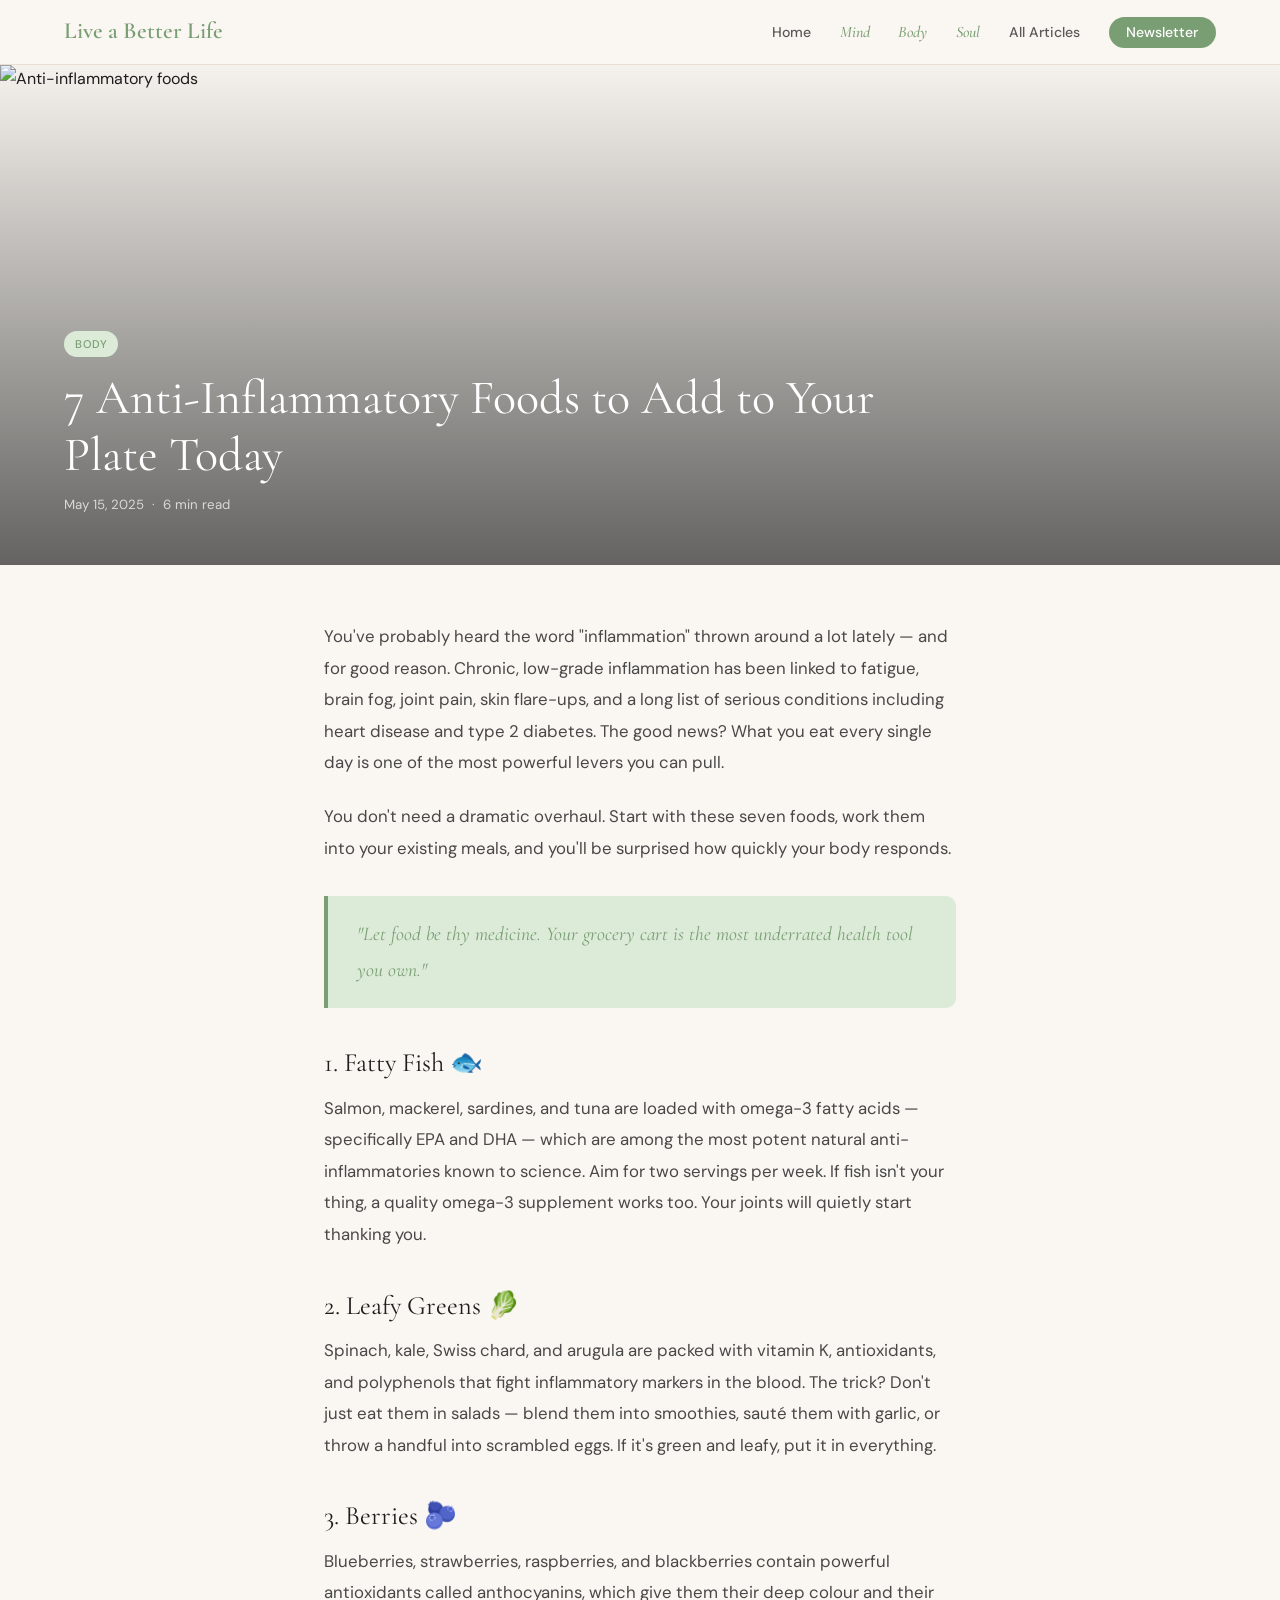
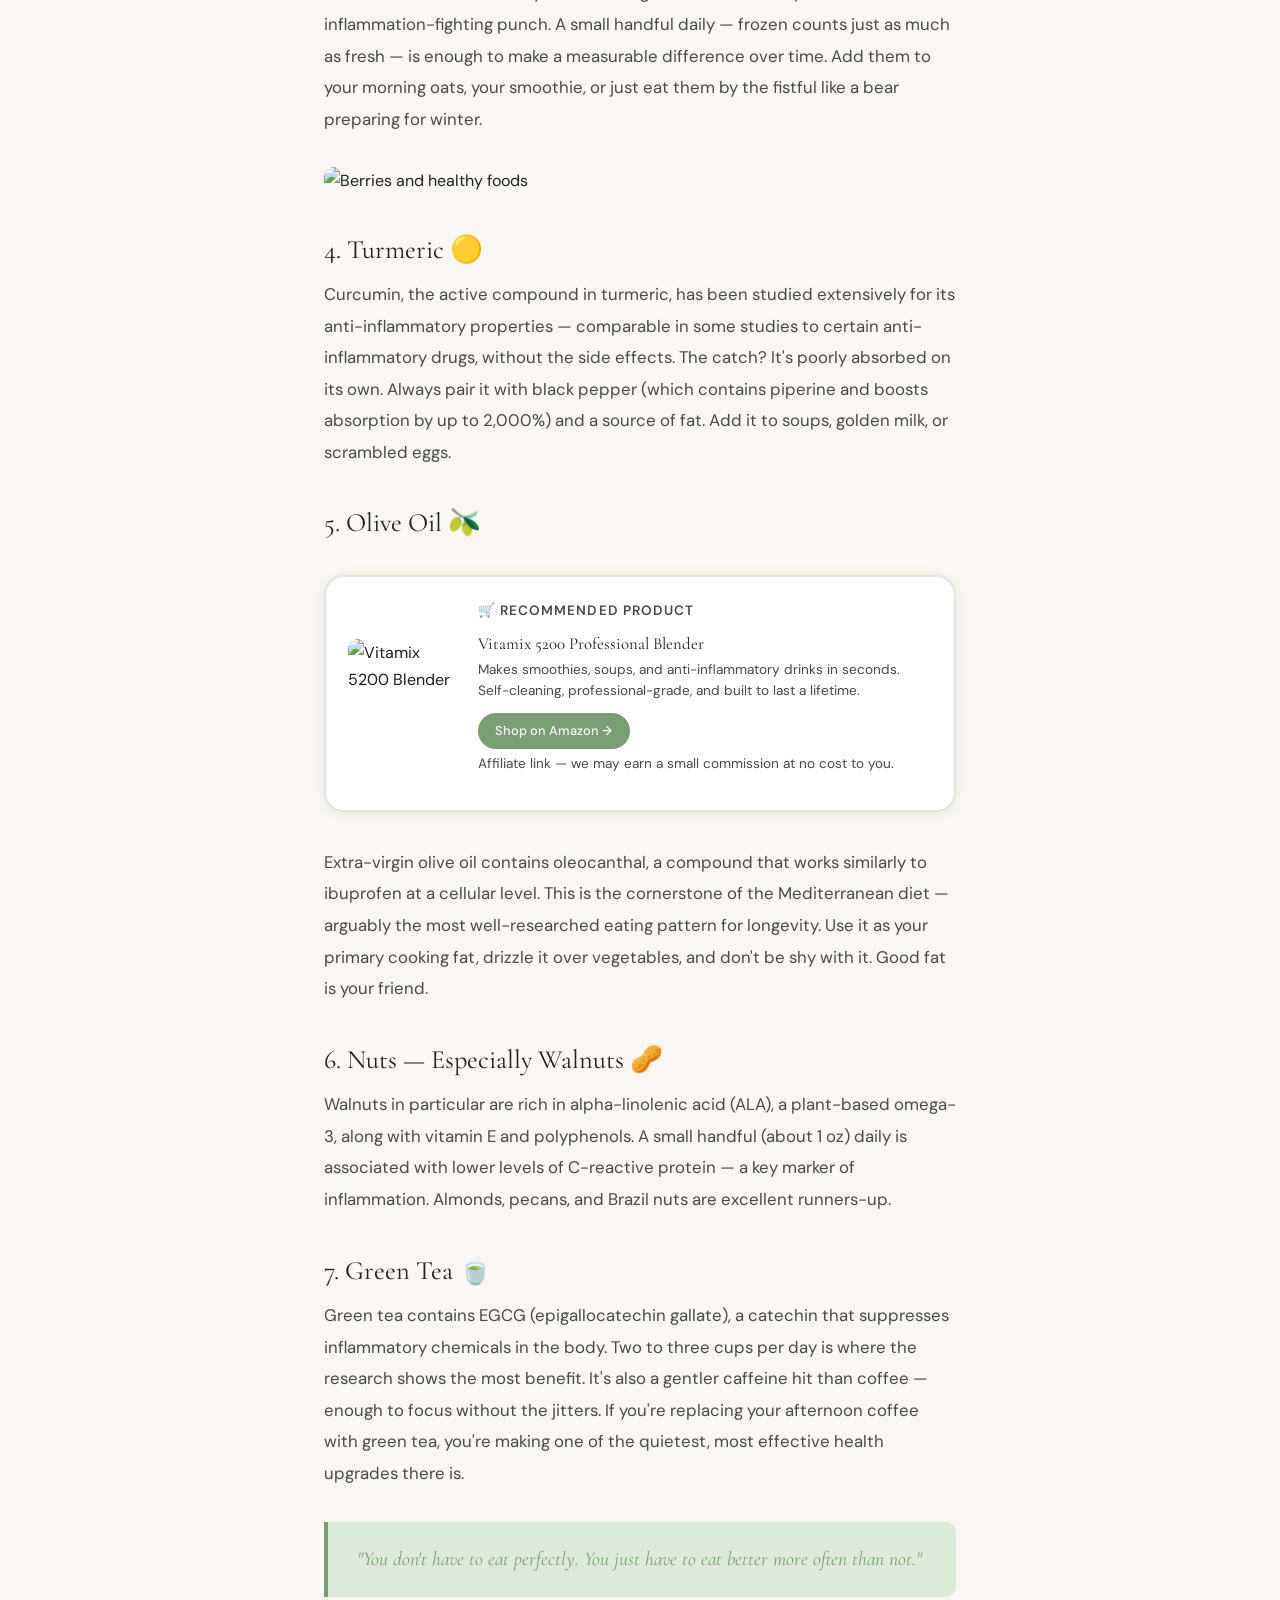
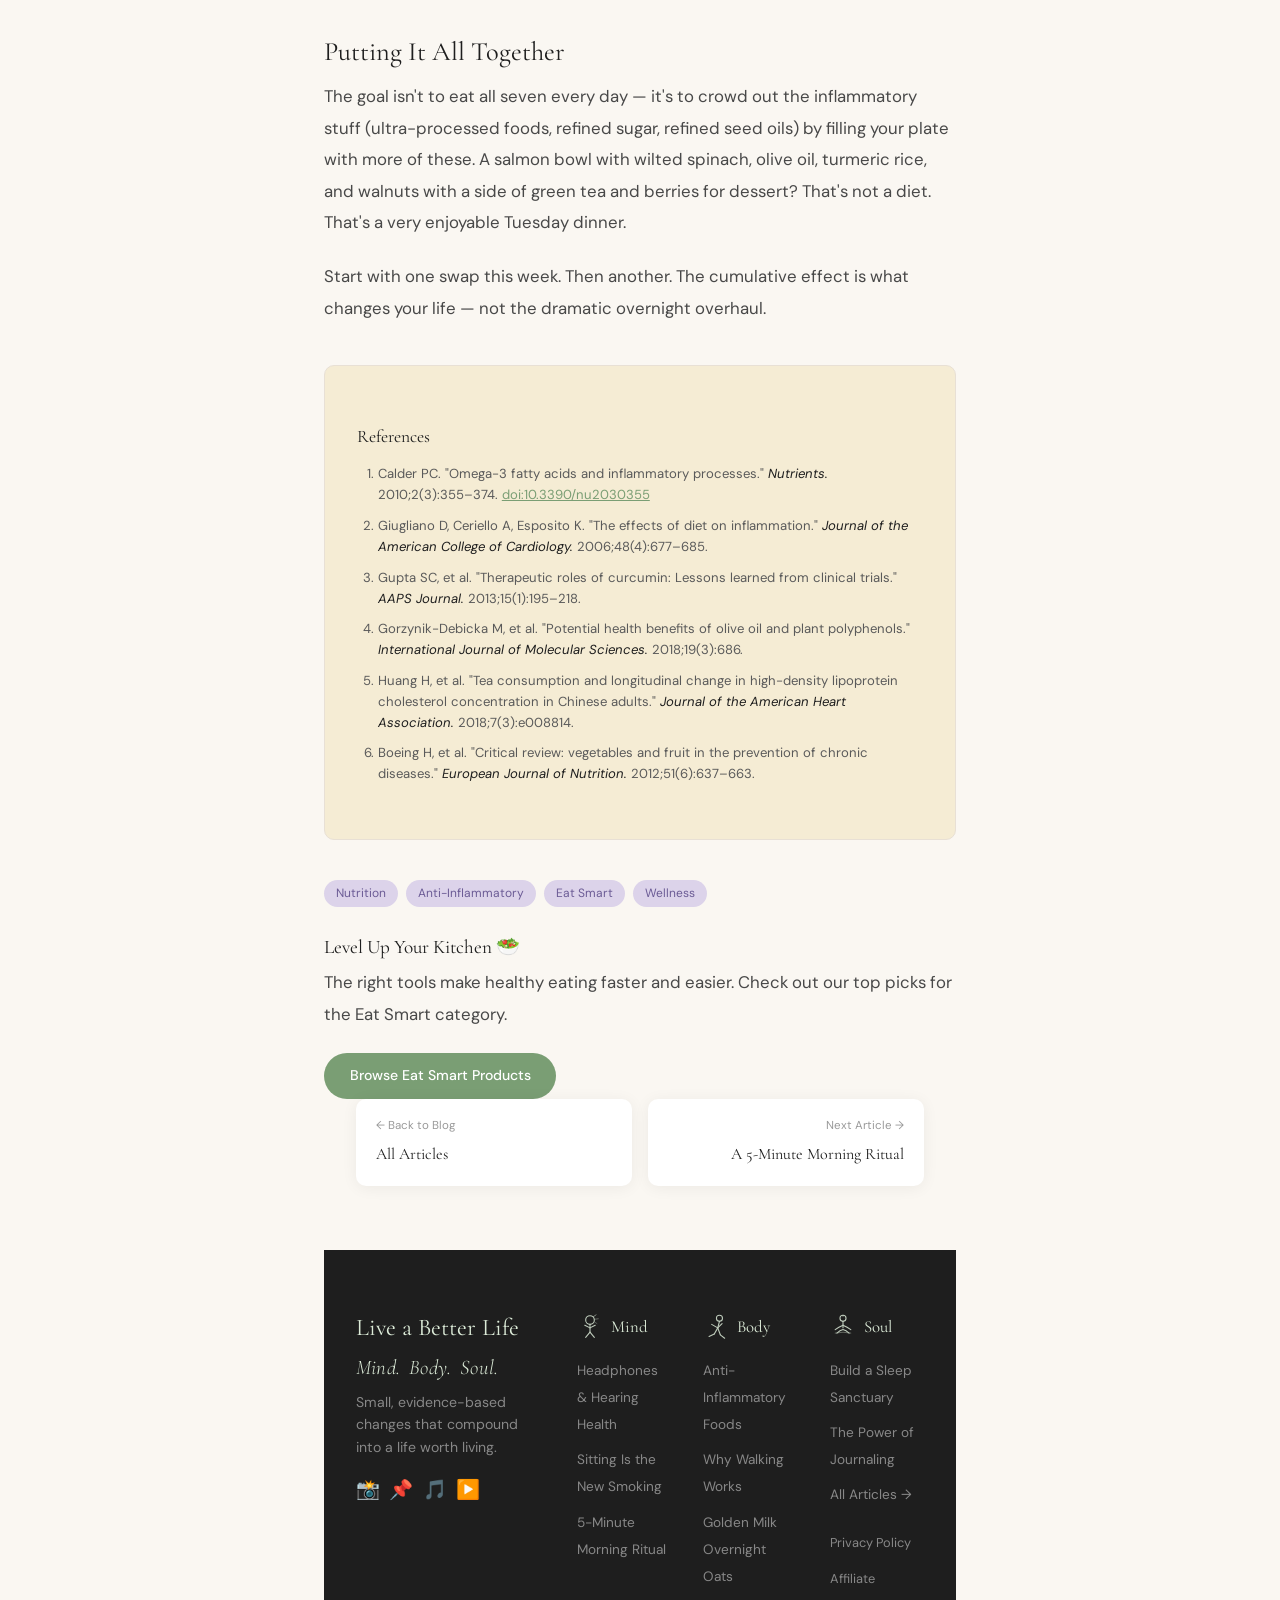
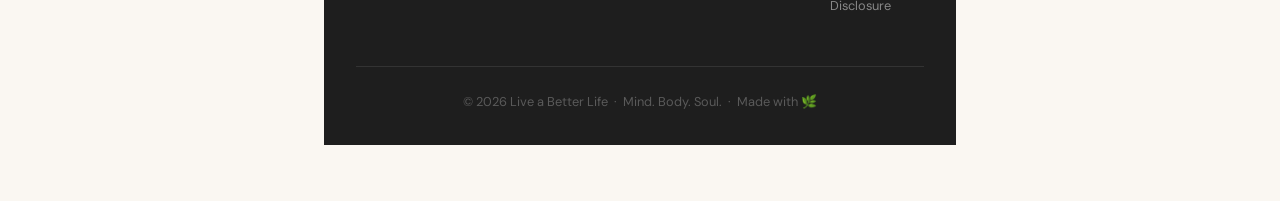
==== blog-post-1.html @ d214e4f0 "first commit" ====
<!DOCTYPE html>
<html lang="en">
<head>
  <meta charset="UTF-8" />
  <meta name="viewport" content="width=device-width, initial-scale=1.0" />
  <title>7 Anti-Inflammatory Foods — Live a Better Life</title>
  <meta name="description" content="Chronic inflammation drives fatigue, brain fog, and disease. Discover 7 evidence-backed foods that help your body fight back — backed by peer-reviewed research." />
  <meta property="og:type" content="website" />
  <meta property="og:title" content="7 Anti-Inflammatory Foods to Add to Your Plate Today — Live a Better Life" />
  <meta property="og:description" content="Chronic inflammation drives fatigue, brain fog, and disease. Discover 7 evidence-backed foods that help your body fight back — backed by peer-reviewed research." />
  <meta property="og:image" content="https://images.unsplash.com/photo-1512621776951-a57141f2eefd?w=1200&q=80" />
  <meta property="og:site_name" content="Live a Better Life" />
  <meta name="twitter:card" content="summary_large_image" />
  <meta name="twitter:title" content="7 Anti-Inflammatory Foods to Add to Your Plate Today — Live a Better Life" />
  <meta name="twitter:description" content="Chronic inflammation drives fatigue, brain fog, and disease. Discover 7 evidence-backed foods that help your body fight back — backed by peer-reviewed research." />
  <meta name="twitter:image" content="https://images.unsplash.com/photo-1512621776951-a57141f2eefd?w=1200&q=80" />
  <link rel="icon" href="data:image/svg+xml,<svg xmlns='http://www.w3.org/2000/svg' viewBox='0 0 100 100'><text y='.9em' font-size='90'>🌿</text></svg>" />
  <link rel="stylesheet" href="css/style.css" />
  <link href="https://fonts.googleapis.com/css2?family=Cormorant+Garamond:ital,wght@0,300;0,400;0,600;1,300;1,400&family=DM+Sans:wght@300;400;500&display=swap" rel="stylesheet" />
</head>
<body>
    <nav class="nav">
    <div class="nav-inner">
      <a href="index.html" class="nav-logo">Live a Better Life</a>
            <ul class="nav-links">
        <li><a href="index.html">Home</a></li>
        <li><a href="blog.html?cat=mind" class="nav-mbs">Mind</a></li>
        <li><a href="blog.html?cat=body" class="nav-mbs">Body</a></li>
        <li><a href="blog.html?cat=soul" class="nav-mbs">Soul</a></li>
        <li><a href="blog.html">All Articles</a></li>
        <li><a href="index.html#newsletter" class="nav-cta">Newsletter</a></li>
      </ul>
      <button class="nav-hamburger" id="hamburger">&#9776;</button>
    </div>
  </nav>

  <div class="article-hero">
    <img src="https://images.unsplash.com/photo-1512621776951-a57141f2eefd?w=1400&q=80&fit=crop" alt="Anti-inflammatory foods" />
    <div class="article-hero-overlay">
      <div class="article-hero-text">
        <span class="blog-category">Body</span>
        <h1>7 Anti-Inflammatory Foods to Add to Your Plate Today</h1>
        <p class="article-meta">May 15, 2025 &nbsp;·&nbsp; 6 min read</p>
      </div>
    </div>
  </div>

  <div class="article-layout"><div class="article-body">

    <p>You've probably heard the word "inflammation" thrown around a lot lately — and for good reason. Chronic, low-grade inflammation has been linked to fatigue, brain fog, joint pain, skin flare-ups, and a long list of serious conditions including heart disease and type 2 diabetes. The good news? What you eat every single day is one of the most powerful levers you can pull.</p>

    <p>You don't need a dramatic overhaul. Start with these seven foods, work them into your existing meals, and you'll be surprised how quickly your body responds.</p>

    <div class="article-pullquote">
      <p>"Let food be thy medicine. Your grocery cart is the most underrated health tool you own."</p>
    </div>

    <h2>1. Fatty Fish 🐟</h2>
    <p>Salmon, mackerel, sardines, and tuna are loaded with omega-3 fatty acids — specifically EPA and DHA — which are among the most potent natural anti-inflammatories known to science. Aim for two servings per week. If fish isn't your thing, a quality omega-3 supplement works too. Your joints will quietly start thanking you.</p>

    <h2>2. Leafy Greens 🥬</h2>
    <p>Spinach, kale, Swiss chard, and arugula are packed with vitamin K, antioxidants, and polyphenols that fight inflammatory markers in the blood. The trick? Don't just eat them in salads — blend them into smoothies, sauté them with garlic, or throw a handful into scrambled eggs. If it's green and leafy, put it in everything.</p>

    <h2>3. Berries 🫐</h2>
    <p>Blueberries, strawberries, raspberries, and blackberries contain powerful antioxidants called anthocyanins, which give them their deep colour and their inflammation-fighting punch. A small handful daily — frozen counts just as much as fresh — is enough to make a measurable difference over time. Add them to your morning oats, your smoothie, or just eat them by the fistful like a bear preparing for winter.</p>

    <img src="https://images.unsplash.com/photo-1490474418585-ba9bad8fd0ea?w=800&q=80&fit=crop" alt="Berries and healthy foods" class="article-inline-img" />

    <h2>4. Turmeric 🟡</h2>
    <p>Curcumin, the active compound in turmeric, has been studied extensively for its anti-inflammatory properties — comparable in some studies to certain anti-inflammatory drugs, without the side effects. The catch? It's poorly absorbed on its own. Always pair it with black pepper (which contains piperine and boosts absorption by up to 2,000%) and a source of fat. Add it to soups, golden milk, or scrambled eggs.</p>

    <h2>5. Olive Oil 🫒</h2>
    <!-- INLINE PRODUCT -->
    <div class="inline-product">
      <img src="https://images.unsplash.com/photo-1570197788417-0e82375c9371?w=300&q=80&fit=crop" alt="Vitamix 5200 Blender" class="inline-product-img" style="object-fit:cover;object-position:center" />
      <div class="inline-product-info">
        <p class="inline-product-label">🛒 Recommended Product</p>
        <h4>Vitamix 5200 Professional Blender</h4>
        <p>Makes smoothies, soups, and anti-inflammatory drinks in seconds. Self-cleaning, professional-grade, and built to last a lifetime.</p>
        <a href="https://amzn.to/4rV2no0" target="_blank" rel="noopener noreferrer" class="inline-product-btn">Shop on Amazon →</a>
        <p class="affiliate-micro">Affiliate link — we may earn a small commission at no cost to you.</p>
      </div>
    </div>
    <p>Extra-virgin olive oil contains oleocanthal, a compound that works similarly to ibuprofen at a cellular level. This is the cornerstone of the Mediterranean diet — arguably the most well-researched eating pattern for longevity. Use it as your primary cooking fat, drizzle it over vegetables, and don't be shy with it. Good fat is your friend.</p>

    <h2>6. Nuts — Especially Walnuts 🥜</h2>
    <p>Walnuts in particular are rich in alpha-linolenic acid (ALA), a plant-based omega-3, along with vitamin E and polyphenols. A small handful (about 1 oz) daily is associated with lower levels of C-reactive protein — a key marker of inflammation. Almonds, pecans, and Brazil nuts are excellent runners-up.</p>

    <h2>7. Green Tea 🍵</h2>
    <p>Green tea contains EGCG (epigallocatechin gallate), a catechin that suppresses inflammatory chemicals in the body. Two to three cups per day is where the research shows the most benefit. It's also a gentler caffeine hit than coffee — enough to focus without the jitters. If you're replacing your afternoon coffee with green tea, you're making one of the quietest, most effective health upgrades there is.</p>

    <div class="article-pullquote">
      <p>"You don't have to eat perfectly. You just have to eat better more often than not."</p>
    </div>

    <h2>Putting It All Together</h2>
    <p>The goal isn't to eat all seven every day — it's to crowd out the inflammatory stuff (ultra-processed foods, refined sugar, refined seed oils) by filling your plate with more of these. A salmon bowl with wilted spinach, olive oil, turmeric rice, and walnuts with a side of green tea and berries for dessert? That's not a diet. That's a very enjoyable Tuesday dinner.</p>

    <p>Start with one swap this week. Then another. The cumulative effect is what changes your life — not the dramatic overnight overhaul.</p>

        <div class="article-references">
      <h3>References</h3>
      <ol>
        <li>Calder PC. "Omega-3 fatty acids and inflammatory processes." <em>Nutrients.</em> 2010;2(3):355–374. <a href="https://doi.org/10.3390/nu2030355" target="_blank" rel="noopener">doi:10.3390/nu2030355</a></li>
        <li>Giugliano D, Ceriello A, Esposito K. "The effects of diet on inflammation." <em>Journal of the American College of Cardiology.</em> 2006;48(4):677–685.</li>
        <li>Gupta SC, et al. "Therapeutic roles of curcumin: Lessons learned from clinical trials." <em>AAPS Journal.</em> 2013;15(1):195–218.</li>
        <li>Gorzynik-Debicka M, et al. "Potential health benefits of olive oil and plant polyphenols." <em>International Journal of Molecular Sciences.</em> 2018;19(3):686.</li>
        <li>Huang H, et al. "Tea consumption and longitudinal change in high-density lipoprotein cholesterol concentration in Chinese adults." <em>Journal of the American Heart Association.</em> 2018;7(3):e008814.</li>
        <li>Boeing H, et al. "Critical review: vegetables and fruit in the prevention of chronic diseases." <em>European Journal of Nutrition.</em> 2012;51(6):637–663.</li>
      </ol>
    </div>

    <div class="article-tags">
      <span class="article-tag-item">Nutrition</span>
      <span class="article-tag-item">Anti-Inflammatory</span>
      <span class="article-tag-item">Eat Smart</span>
      <span class="article-tag-item">Wellness</span>
    </div>

    <div class="article-cta">
      <h3>Level Up Your Kitchen 🥗</h3>
      <p>The right tools make healthy eating faster and easier. Check out our top picks for the Eat Smart category.</p>
      <a href="products.html" class="btn btn-primary">Browse Eat Smart Products</a>
    </div>

  </div>

  <nav class="article-nav">
    <a href="blog.html" class="article-nav-card">
      <span>← Back to Blog</span>
      <p>All Articles</p>
    </a>
    <a href="blog-post-2.html" class="article-nav-card next">
      <span>Next Article →</span>
      <p>A 5-Minute Morning Ritual</p>
    </a>
  </nav>

      <footer class="footer">
    <div class="footer-grid">
      <div class="footer-brand">
        <h3>Live a Better Life</h3>
        <p class="footer-tagline">
          <span class="footer-mbs">Mind.</span>
          <span class="footer-mbs">Body.</span>
          <span class="footer-mbs">Soul.</span>
        </p>
        <p class="footer-sub">Small, evidence-based changes that compound into a life worth living.</p>
        <div class="social-links">
          <a href="#" aria-label="Instagram">📸</a>
          <a href="#" aria-label="Pinterest">📌</a>
          <a href="#" aria-label="TikTok">🎵</a>
          <a href="#" aria-label="YouTube">▶️</a>
        </div>
      </div>

      <div class="footer-col">
        <h4 class="footer-col-heading"><svg class="footer-mbs-svg" viewBox="0 0 60 60" fill="none" xmlns="http://www.w3.org/2000/svg"><circle cx="30" cy="14" r="10" stroke="currentColor" stroke-width="2.5" fill="none"/><line x1="30" y1="24" x2="30" y2="42" stroke="currentColor" stroke-width="2.5" stroke-linecap="round"/><line x1="30" y1="32" x2="18" y2="26" stroke="currentColor" stroke-width="2.5" stroke-linecap="round"/><line x1="30" y1="32" x2="42" y2="26" stroke="currentColor" stroke-width="2.5" stroke-linecap="round"/><line x1="30" y1="42" x2="20" y2="54" stroke="currentColor" stroke-width="2.5" stroke-linecap="round"/><line x1="30" y1="42" x2="40" y2="54" stroke="currentColor" stroke-width="2.5" stroke-linecap="round"/><line x1="38" y1="6" x2="44" y2="2" stroke="currentColor" stroke-width="2" stroke-linecap="round" opacity="0.7"/><line x1="42" y1="12" x2="49" y2="11" stroke="currentColor" stroke-width="2" stroke-linecap="round" opacity="0.5"/><line x1="40" y1="18" x2="46" y2="22" stroke="currentColor" stroke-width="2" stroke-linecap="round" opacity="0.4"/></svg> Mind</h4>
        <ul>
          <li><a href="blog-post-6.html">Headphones &amp; Hearing Health</a></li>
          <li><a href="blog-post-7.html">Sitting Is the New Smoking</a></li>
          <li><a href="blog-post-2.html">5-Minute Morning Ritual</a></li>
        </ul>
      </div>

      <div class="footer-col">
        <h4 class="footer-col-heading"><svg class="footer-mbs-svg" viewBox="0 0 60 60" fill="none" xmlns="http://www.w3.org/2000/svg"><circle cx="38" cy="10" r="7" stroke="currentColor" stroke-width="2.5" fill="none"/><line x1="38" y1="17" x2="34" y2="32" stroke="currentColor" stroke-width="2.5" stroke-linecap="round"/><line x1="34" y1="32" x2="20" y2="24" stroke="currentColor" stroke-width="2.5" stroke-linecap="round"/><line x1="34" y1="32" x2="44" y2="22" stroke="currentColor" stroke-width="2.5" stroke-linecap="round"/><line x1="34" y1="32" x2="26" y2="46" stroke="currentColor" stroke-width="2.5" stroke-linecap="round"/><line x1="26" y1="46" x2="14" y2="52" stroke="currentColor" stroke-width="2.5" stroke-linecap="round"/><line x1="34" y1="32" x2="40" y2="48" stroke="currentColor" stroke-width="2.5" stroke-linecap="round"/><line x1="40" y1="48" x2="50" y2="56" stroke="currentColor" stroke-width="2.5" stroke-linecap="round"/></svg> Body</h4>
        <ul>
          <li><a href="blog-post-1.html">Anti-Inflammatory Foods</a></li>
          <li><a href="blog-post-3.html">Why Walking Works</a></li>
          <li><a href="blog-post-5.html">Golden Milk Overnight Oats</a></li>
        </ul>
      </div>

      <div class="footer-col">
        <h4 class="footer-col-heading"><svg class="footer-mbs-svg" viewBox="0 0 60 60" fill="none" xmlns="http://www.w3.org/2000/svg"><circle cx="30" cy="10" r="7" stroke="currentColor" stroke-width="2.5" fill="none"/><path d="M30 17 Q30 28 30 32" stroke="currentColor" stroke-width="2.5" stroke-linecap="round"/><path d="M30 26 Q20 30 12 36" stroke="currentColor" stroke-width="2.5" stroke-linecap="round"/><path d="M30 26 Q40 30 48 36" stroke="currentColor" stroke-width="2.5" stroke-linecap="round"/><path d="M16 44 Q23 38 30 36 Q37 38 44 44" stroke="currentColor" stroke-width="2.5" stroke-linecap="round" fill="none"/><path d="M12 44 Q30 40 48 44" stroke="currentColor" stroke-width="2" stroke-linecap="round" opacity="0.5"/><circle cx="30" cy="4" r="2" fill="currentColor" opacity="0.6"/></svg> Soul</h4>
        <ul>
          <li><a href="blog-post-4.html">Build a Sleep Sanctuary</a></li>
          <li><a href="blog-post-2.html">The Power of Journaling</a></li>
          <li><a href="blog.html">All Articles →</a></li>
          <li style="margin-top:0.8rem"><span style="color:#888;font-size:0.8rem">Privacy Policy</span></li>
          <li><span style="color:#888;font-size:0.8rem">Affiliate Disclosure</span></li>
        </ul>
      </div>
    </div>
    <div class="footer-bottom">
      <p>© 2026 Live a Better Life &nbsp;·&nbsp; Mind. Body. Soul. &nbsp;·&nbsp; Made with 🌿</p>
    </div>
  </footer>
  <script src="js/main.js"></script>
</body>
</html>
---- css/style.css ----
/* ========================================
   LIVE A BETTER LIFE — Editorial Magazine Theme
   ======================================== */

:root {
  --sage:        #b5c9b0;
  --sage-light:  #dcebd8;
  --sage-dark:   #7a9e74;
  --blush:       #f2d4cf;
  --blush-deep:  #e8b5ae;
  --butter:      #f5ecd4;
  --lavender:    #dcd3ea;
  --cream:       #faf7f2;
  --white:       #ffffff;
  --charcoal:    #1e1e1e;
  --mid:         #5a5a5a;
  --light:       #9a9a9a;
  --border:      #e8e0d5;

  --font-display: 'Cormorant Garamond', Georgia, serif;
  --font-body:    'DM Sans', sans-serif;

  --radius:    10px;
  --radius-lg: 20px;
  --shadow:    0 2px 16px rgba(0,0,0,0.06);
  --shadow-lg: 0 8px 40px rgba(0,0,0,0.10);

  --max-w: 1200px;
}

/* RESET */
*, *::before, *::after { box-sizing: border-box; margin: 0; padding: 0; }
html { scroll-behavior: smooth; }
body { font-family: var(--font-body); background: var(--cream); color: var(--charcoal); line-height: 1.7; font-size: 16px; }
img { max-width: 100%; display: block; }
a { color: inherit; text-decoration: none; }
ul { list-style: none; }

/* ========== TYPOGRAPHY ========== */
h1,h2,h3,h4 { font-family: var(--font-display); font-weight: 400; line-height: 1.2; color: var(--charcoal); }
h1 { font-size: clamp(2.2rem, 5vw, 3.8rem); }
h2 { font-size: clamp(1.6rem, 3vw, 2.6rem); }
h3 { font-size: clamp(1.2rem, 2vw, 1.7rem); }
h4 { font-size: 1.1rem; }
em { font-style: italic; color: var(--sage-dark); }
p  { color: var(--mid); }

/* ========== BUTTONS ========== */
.btn {
  display: inline-block;
  padding: 0.7rem 1.6rem;
  border-radius: 100px;
  font-family: var(--font-body);
  font-size: 0.88rem;
  font-weight: 500;
  cursor: pointer;
  border: none;
  transition: all 0.22s ease;
  white-space: nowrap;
}
.btn-primary { background: var(--sage-dark); color: white; }
.btn-primary:hover { background: #5d7d58; transform: translateY(-1px); box-shadow: 0 6px 18px rgba(122,158,116,0.32); }
.btn-outline { background: transparent; border: 2px solid var(--sage-dark); color: var(--sage-dark); }
.btn-outline:hover { background: var(--sage-dark); color: white; }

/* ========== NAV ========== */
.nav {
  position: sticky; top: 0; z-index: 100;
  background: rgba(250,247,242,0.94);
  backdrop-filter: blur(14px);
  border-bottom: 1px solid var(--border);
  padding: 0 5%;
}
.nav-inner {
  max-width: var(--max-w);
  margin: 0 auto;
  display: flex;
  align-items: center;
  justify-content: space-between;
  height: 64px;
  gap: 1rem;
}
.nav-logo {
  font-family: var(--font-display);
  font-size: 1.45rem;
  font-weight: 600;
  color: var(--sage-dark);
  white-space: nowrap;
}
.nav-links { display: flex; align-items: center; gap: 1.8rem; }
.nav-links a { font-size: 0.88rem; color: var(--mid); font-weight: 500; transition: color 0.2s; }
.nav-links a:hover, .nav-links a.active { color: var(--sage-dark); }
.nav-cta { background: var(--sage-dark); color: white !important; padding: 0.4rem 1.1rem; border-radius: 100px; }
.nav-cta:hover { background: #5d7d58 !important; }
.nav-hamburger { display: none; background: none; border: none; font-size: 1.5rem; cursor: pointer; color: var(--charcoal); }

/* ========== SITE WRAPPER ========== */
.site-wrap { max-width: var(--max-w); margin: 0 auto; padding: 0 5%; }

/* ========== HOMEPAGE WELCOME HERO ========== */
.welcome-hero {
  background: linear-gradient(135deg, var(--sage-light) 0%, var(--butter) 50%, var(--blush) 100%);
  padding: 5rem 5% 4rem;
  text-align: center;
}
.welcome-hero-inner { max-width: 680px; margin: 0 auto; }
.hero-tag {
  display: inline-block;
  background: white;
  color: var(--sage-dark);
  font-size: 0.75rem;
  font-weight: 500;
  padding: 0.3rem 0.9rem;
  border-radius: 100px;
  margin-bottom: 1.2rem;
  letter-spacing: 0.06em;
  text-transform: uppercase;
}
.welcome-hero h1 { margin-bottom: 1rem; }
.welcome-hero p { font-size: 1.1rem; margin-bottom: 2rem; max-width: 520px; margin-left: auto; margin-right: auto; }
.welcome-hero-btns { display: flex; gap: 1rem; justify-content: center; flex-wrap: wrap; }

/* ========== CATEGORY NAV STRIP ========== */
.category-strip {
  background: white;
  border-bottom: 1px solid var(--border);
  padding: 0 5%;
  overflow-x: auto;
}
.category-strip-inner {
  max-width: var(--max-w);
  margin: 0 auto;
  display: flex;
  gap: 0;
}
.cat-tab {
  padding: 1rem 1.4rem;
  font-size: 0.85rem;
  font-weight: 500;
  color: var(--mid);
  border-bottom: 3px solid transparent;
  white-space: nowrap;
  cursor: pointer;
  transition: all 0.2s;
  background: none;
  border-top: none;
  border-left: none;
  border-right: none;
  font-family: var(--font-body);
}
.cat-tab:hover { color: var(--sage-dark); }
.cat-tab.active { color: var(--sage-dark); border-bottom-color: var(--sage-dark); }

/* ========== FEATURED ARTICLE (homepage) ========== */
.featured-section { padding: 3.5rem 5% 2rem; }
.featured-section-inner { max-width: var(--max-w); margin: 0 auto; }
.section-label {
  font-size: 0.72rem;
  font-weight: 500;
  letter-spacing: 0.1em;
  text-transform: uppercase;
  color: var(--sage-dark);
  margin-bottom: 1.5rem;
  display: flex;
  align-items: center;
  gap: 0.6rem;
}
.section-label::after { content: ''; flex: 1; height: 1px; background: var(--border); }

.featured-article {
  display: grid;
  grid-template-columns: 1fr 1fr;
  gap: 3rem;
  align-items: center;
  background: white;
  border-radius: var(--radius-lg);
  overflow: hidden;
  box-shadow: var(--shadow);
  margin-bottom: 3rem;
}
.featured-article img { width: 100%; height: 420px; object-fit: cover; }
.featured-article-content { padding: 2.5rem; }
.featured-article-content .blog-category { margin-bottom: 0.8rem; display: inline-block; }
.featured-article-content h2 { margin-bottom: 1rem; font-size: clamp(1.5rem, 2.5vw, 2rem); }
.featured-article-content p { margin-bottom: 1.5rem; font-size: 1rem; line-height: 1.75; }
.article-meta-row { display: flex; align-items: center; gap: 1rem; margin-bottom: 1.2rem; }
.blog-date { font-size: 0.8rem; color: var(--light); }
.read-time { font-size: 0.8rem; color: var(--light); }

/* ========== ARTICLES GRID ========== */
.articles-grid-section { padding: 0 5% 4rem; }
.articles-grid-inner { max-width: var(--max-w); margin: 0 auto; }
.articles-grid {
  display: grid;
  grid-template-columns: repeat(auto-fill, minmax(320px, 1fr));
  gap: 2rem;
}
.article-card {
  background: white;
  border-radius: var(--radius-lg);
  overflow: hidden;
  box-shadow: var(--shadow);
  transition: transform 0.25s, box-shadow 0.25s;
  display: flex;
  flex-direction: column;
}
.article-card:hover { transform: translateY(-4px); box-shadow: var(--shadow-lg); }
.article-card img { width: 100%; aspect-ratio: 16/9; object-fit: cover; }
.article-card-body { padding: 1.5rem; flex: 1; display: flex; flex-direction: column; }
.article-card-meta { display: flex; align-items: center; gap: 0.6rem; margin-bottom: 0.7rem; }
.article-card-body h3 { margin-bottom: 0.6rem; font-size: 1.2rem; line-height: 1.3; }
.article-card-body p { font-size: 0.9rem; margin-bottom: 1.2rem; flex: 1; }
.read-more {
  color: var(--sage-dark);
  font-size: 0.85rem;
  font-weight: 500;
  display: inline-flex;
  align-items: center;
  gap: 0.3rem;
  transition: gap 0.2s;
}
.read-more:hover { gap: 0.6rem; }

/* ========== BLOG CATEGORY PILL ========== */
.blog-category {
  display: inline-block;
  background: var(--sage-light);
  color: var(--sage-dark);
  font-size: 0.7rem;
  padding: 0.2rem 0.7rem;
  border-radius: 100px;
  font-weight: 500;
  text-transform: uppercase;
  letter-spacing: 0.04em;
}
.blog-category.mindfulness { background: var(--lavender); color: #6b5b95; }
.blog-category.movement, .blog-category.exercise { background: #d4eaf2; color: #2e7a9e; }
.blog-category.recipes { background: var(--butter); color: #a0742a; }
.blog-category.rest { background: var(--blush); color: #9b5d56; }
.blog-category.work { background: #e0ece0; color: #3d6b38; }

/* ========== NEWSLETTER STRIP ========== */
.newsletter {
  background: linear-gradient(135deg, var(--blush) 0%, var(--lavender) 50%, var(--butter) 100%);
  padding: 4rem 5%;
  text-align: center;
}
.newsletter-inner { max-width: 500px; margin: 0 auto; }
.newsletter h2 { margin-bottom: 0.6rem; }
.newsletter p { margin-bottom: 1.8rem; }
.newsletter-form { display: flex; gap: 0.6rem; flex-wrap: wrap; justify-content: center; }
.newsletter-form input {
  flex: 1; min-width: 220px;
  padding: 0.72rem 1.2rem;
  border: 2px solid rgba(0,0,0,0.08);
  border-radius: 100px;
  font-family: var(--font-body);
  font-size: 0.92rem;
  background: white;
  outline: none;
  transition: border-color 0.2s;
}
.newsletter-form input:focus { border-color: var(--sage-dark); }
.newsletter-note { margin-top: 0.8rem; font-size: 0.78rem; color: var(--light); }

/* ========== FOOTER ========== */
.footer { background: var(--charcoal); color: #ccc; padding: 4rem 5% 2rem; }
.footer-grid {
  display: grid;
  grid-template-columns: 2fr 1fr 1fr 1fr;
  gap: 2rem;
  max-width: var(--max-w);
  margin: 0 auto 3rem;
}
.footer-brand h3 { font-family: var(--font-display); color: var(--sage-light); font-size: 1.5rem; margin-bottom: 0.5rem; }
.footer-brand p  { color: #888; font-size: 0.88rem; }
.social-links { display: flex; gap: 0.6rem; margin-top: 1rem; }
.social-links a { font-size: 1.2rem; transition: transform 0.2s; }
.social-links a:hover { transform: scale(1.2); }
.footer-col h4 { color: var(--sage-light); margin-bottom: 1rem; font-family: var(--font-display); font-size: 1.05rem; }
.footer-col ul { display: flex; flex-direction: column; gap: 0.5rem; }
.footer-col a  { font-size: 0.85rem; color: #888; transition: color 0.2s; }
.footer-col a:hover { color: var(--sage-light); }
.footer-bottom { border-top: 1px solid #333; padding-top: 1.5rem; text-align: center; font-size: 0.8rem; color: #555; max-width: var(--max-w); margin: 0 auto; }
.footer-bottom a { color: #777; }
.footer-bottom a:hover { color: var(--sage-light); }

/* ========== BLOG LISTING PAGE ========== */
.page-hero {
  text-align: center;
  padding: 4rem 5% 3rem;
  background: linear-gradient(180deg, var(--butter) 0%, var(--cream) 100%);
}
.page-hero h1 { margin: 0.7rem 0; }
.page-hero p { font-size: 1rem; max-width: 480px; margin: 0 auto; }

.blog-listing { padding: 3rem 5% 5rem; }
.blog-listing-inner { max-width: var(--max-w); margin: 0 auto; }
.filter-bar { display: flex; gap: 0.5rem; flex-wrap: wrap; margin-bottom: 2.5rem; }
.filter-btn {
  padding: 0.42rem 1.05rem;
  border-radius: 100px;
  border: 2px solid var(--border);
  background: white;
  font-family: var(--font-body);
  font-size: 0.83rem;
  font-weight: 500;
  cursor: pointer;
  color: var(--mid);
  transition: all 0.2s;
}
.filter-btn:hover { border-color: var(--sage-dark); color: var(--sage-dark); }
.filter-btn.active { background: var(--sage-dark); border-color: var(--sage-dark); color: white; }

/* ========== ARTICLE PAGE ========== */
.article-hero { position: relative; max-height: 500px; overflow: hidden; }
.article-hero img { width: 100%; height: 500px; object-fit: cover; }
.article-hero-overlay {
  position: absolute; inset: 0;
  background: linear-gradient(to bottom, rgba(0,0,0,0.02) 0%, rgba(0,0,0,0.6) 100%);
  display: flex; align-items: flex-end;
  padding: 3rem 5%;
}
.article-hero-text { max-width: 820px; }
.article-hero-text .blog-category { margin-bottom: 0.8rem; display: inline-block; }
.article-hero-text h1 { font-family: var(--font-display); color: white; font-size: clamp(1.8rem, 4vw, 3rem); line-height: 1.2; margin-bottom: 0.6rem; }
.article-meta { color: rgba(255,255,255,0.72); font-size: 0.83rem; }

/* Article layout: body + no sidebar (inline products instead) */
.article-layout { max-width: 760px; margin: 0 auto; padding: 3.5rem 5%; }

.article-body p { font-size: 1.05rem; line-height: 1.88; color: #484848; margin-bottom: 1.4rem; }
.article-body h2 { font-size: 1.65rem; margin: 2.5rem 0 0.8rem; }
.article-body h3 { font-size: 1.2rem; margin: 1.8rem 0 0.5rem; }
.article-body ul, .article-body ol { padding-left: 1.4rem; margin-bottom: 1.4rem; }
.article-body li { font-size: 1.05rem; line-height: 1.8; color: #484848; margin-bottom: 0.4rem; }

.article-pullquote {
  border-left: 4px solid var(--sage-dark);
  background: var(--sage-light);
  padding: 1.2rem 1.8rem;
  margin: 2rem 0;
  border-radius: 0 var(--radius) var(--radius) 0;
}
.article-pullquote p { font-family: var(--font-display); font-size: 1.22rem; font-style: italic; color: var(--sage-dark) !important; margin: 0 !important; }

.article-inline-img { width: 100%; border-radius: var(--radius); margin: 2rem 0; object-fit: cover; max-height: 400px; }

/* ===== INLINE PRODUCT RECOMMENDATION ===== */
.inline-product {
  display: flex;
  gap: 1.2rem;
  background: white;
  border: 2px solid var(--sage-light);
  border-radius: var(--radius-lg);
  padding: 1.4rem;
  margin: 2.2rem 0;
  align-items: center;
  box-shadow: var(--shadow);
  transition: box-shadow 0.2s, transform 0.2s;
}
.inline-product:hover { box-shadow: var(--shadow-lg); transform: translateY(-2px); }
.inline-product-img { width: 110px; min-width: 110px; height: 110px; object-fit: cover; border-radius: var(--radius); }
.inline-product-info { flex: 1; }
.inline-product-label {
  font-size: 0.68rem;
  text-transform: uppercase;
  letter-spacing: 0.08em;
  color: var(--sage-dark);
  font-weight: 600;
  margin-bottom: 0.3rem;
}
.inline-product-info h4 { font-size: 1.05rem; margin-bottom: 0.3rem; }
.inline-product-info p { font-size: 0.85rem; margin-bottom: 0.8rem; line-height: 1.55; }
.inline-product-btn {
  display: inline-block;
  padding: 0.42rem 1.1rem;
  background: var(--sage-dark);
  color: white;
  border-radius: 100px;
  font-size: 0.8rem;
  font-weight: 500;
  transition: background 0.2s;
}
.inline-product-btn:hover { background: #5d7d58; }
.affiliate-micro { font-size: 0.7rem; color: var(--light); margin-top: 0.3rem; }

/* End-of-article CTA */
.article-end-cta {
  background: linear-gradient(135deg, var(--butter) 0%, var(--blush) 100%);
  border-radius: var(--radius-lg);
  padding: 2.2rem;
  margin: 2.5rem 0;
  text-align: center;
}
.article-end-cta h3 { margin-bottom: 0.5rem; }
.article-end-cta p  { margin-bottom: 1.3rem; font-size: 0.95rem; }

.article-tags { display: flex; gap: 0.5rem; flex-wrap: wrap; margin: 2rem 0 1rem; }
.article-tag-item { background: var(--lavender); color: #6b5b95; font-size: 0.75rem; padding: 0.22rem 0.75rem; border-radius: 100px; }

/* Article prev/next nav */
.article-nav { display: grid; grid-template-columns: 1fr 1fr; gap: 1rem; max-width: 760px; margin: 0 auto 4rem; padding: 0 5%; }
.article-nav-card { background: white; border-radius: var(--radius); padding: 1.1rem 1.3rem; box-shadow: var(--shadow); transition: transform 0.2s; }
.article-nav-card:hover { transform: translateY(-2px); }
.article-nav-card span { font-size: 0.72rem; color: var(--light); display: block; margin-bottom: 0.3rem; }
.article-nav-card p { font-family: var(--font-display); font-size: 1rem; color: var(--charcoal); margin: 0; }
.article-nav-card.next { text-align: right; }

/* Affiliate disclosure */
.affiliate-notice {
  background: var(--butter);
  border-left: 4px solid var(--sage-dark);
  padding: 0.85rem 5%;
  font-size: 0.83rem;
  color: var(--mid);
}
.affiliate-notice strong { color: var(--charcoal); }
.affiliate-footer-note { text-align: center; padding: 0.9rem 5%; font-size: 0.76rem; color: var(--light); background: var(--cream); border-top: 1px solid var(--border); }

/* ========== RESPONSIVE ========== */
@media (max-width: 900px) {
  .featured-article { grid-template-columns: 1fr; }
  .featured-article img { height: 280px; }
  .footer-grid { grid-template-columns: 1fr 1fr; }
  .inline-product { flex-direction: column; }
  .inline-product-img { width: 100%; height: 180px; min-width: unset; }
}
@media (max-width: 600px) {
  .nav-links { display: none; flex-direction: column; position: absolute; top: 64px; left: 0; right: 0; background: var(--cream); padding: 1.2rem 5%; border-bottom: 1px solid var(--border); gap: 1rem; z-index: 99; }
  .nav-links.open { display: flex; }
  .nav-hamburger { display: block; }
  .footer-grid { grid-template-columns: 1fr; }
  .articles-grid { grid-template-columns: 1fr; }
  .article-nav { grid-template-columns: 1fr; }
}

/* Fade-in animation */
.fade-in { opacity: 0; transform: translateY(20px); transition: opacity 0.55s ease, transform 0.55s ease; }
.fade-in.visible { opacity: 1; transform: translateY(0); }

/* ========== ARTICLE REFERENCES ========== */
.article-references {
  margin: 2.5rem 0;
  padding: 2rem;
  background: var(--butter);
  border-radius: var(--radius);
  border: 1px solid var(--border);
}
.article-references h3 {
  font-size: 1.1rem;
  margin-bottom: 1rem;
  color: var(--charcoal);
}
.article-references ol {
  padding-left: 1.3rem;
  display: flex;
  flex-direction: column;
  gap: 0.6rem;
}
.article-references li {
  font-size: 0.82rem !important;
  color: var(--mid) !important;
  line-height: 1.6 !important;
  margin: 0 !important;
}
.article-references em { font-style: italic; color: var(--charcoal); }
.article-references a { color: var(--sage-dark); text-decoration: underline; font-size: 0.82rem; }

/* ========================================
   MIND BODY SOUL — Homepage Redesign
   ======================================== */

/* Full-screen hero */
.mbs-hero {
  position: relative;
  height: 100vh;
  min-height: 600px;
  overflow: hidden;
  display: flex;
  align-items: center;
  justify-content: center;
}
.mbs-hero-bg {
  position: absolute;
  inset: 0;
  background-image: url('https://images.unsplash.com/photo-1506126613408-eca07ce68773?w=1800&q=90&fit=crop');
  background-size: cover;
  background-position: center 30%;
  transform: scale(1.04);
  animation: heroZoom 14s ease-in-out infinite alternate;
}
@keyframes heroZoom {
  from { transform: scale(1.04); }
  to   { transform: scale(1.0); }
}
.mbs-hero-overlay {
  position: absolute;
  inset: 0;
  background: linear-gradient(
    160deg,
    rgba(10,14,10,0.72) 0%,
    rgba(20,28,20,0.55) 50%,
    rgba(30,20,15,0.65) 100%
  );
}
.mbs-hero-content {
  position: relative;
  z-index: 2;
  text-align: center;
  padding: 2rem 5%;
  max-width: 860px;
}
.mbs-eyebrow {
  display: inline-block;
  font-size: 0.72rem;
  letter-spacing: 0.22em;
  text-transform: uppercase;
  color: var(--sage-light);
  margin-bottom: 1.8rem;
  opacity: 0.9;
}
.mbs-hero-content h1 {
  color: white;
  font-size: clamp(3rem, 8vw, 6.5rem);
  line-height: 1.05;
  font-weight: 300;
  margin-bottom: 1.5rem;
  letter-spacing: -0.01em;
}
.mbs-hero-content h1 em {
  color: var(--sage-light);
  font-style: italic;
}
.mbs-hero-tagline {
  color: rgba(255,255,255,0.80);
  font-size: clamp(1rem, 2vw, 1.25rem);
  max-width: 560px;
  margin: 0 auto 2.5rem;
  line-height: 1.75;
  font-weight: 300;
}
.mbs-hero-btns {
  display: flex;
  gap: 1rem;
  justify-content: center;
  flex-wrap: wrap;
}
.btn-hero-primary {
  background: white;
  color: var(--charcoal);
  padding: 0.85rem 2rem;
  border-radius: 100px;
  font-weight: 500;
  font-size: 0.9rem;
  transition: all 0.2s;
}
.btn-hero-primary:hover {
  background: var(--sage-light);
  transform: translateY(-2px);
  box-shadow: 0 8px 24px rgba(0,0,0,0.2);
}
.btn-hero-outline {
  background: transparent;
  color: white;
  border: 2px solid rgba(255,255,255,0.6);
  padding: 0.85rem 2rem;
  border-radius: 100px;
  font-size: 0.9rem;
  font-weight: 500;
  transition: all 0.2s;
}
.btn-hero-outline:hover {
  border-color: white;
  background: rgba(255,255,255,0.1);
}
.mbs-hero-scroll {
  position: absolute;
  bottom: 2.5rem;
  left: 50%;
  transform: translateX(-50%);
  z-index: 2;
  display: flex;
  flex-direction: column;
  align-items: center;
  gap: 0.4rem;
  color: rgba(255,255,255,0.5);
  font-size: 0.72rem;
  letter-spacing: 0.1em;
  text-transform: uppercase;
  animation: scrollBounce 2s ease-in-out infinite;
}
.mbs-hero-scroll::after {
  content: '';
  display: block;
  width: 1px;
  height: 40px;
  background: rgba(255,255,255,0.3);
}
@keyframes scrollBounce {
  0%, 100% { transform: translateX(-50%) translateY(0); }
  50%       { transform: translateX(-50%) translateY(6px); }
}

/* ========== MIND BODY SOUL PILLARS ========== */
.mbs-pillars {
  display: grid;
  grid-template-columns: 1fr 1fr 1fr;
  gap: 0;
  background: var(--charcoal);
}
.mbs-pillar {
  position: relative;
  overflow: hidden;
  cursor: pointer;
  height: 420px;
}
.mbs-pillar img {
  width: 100%;
  height: 100%;
  object-fit: cover;
  transition: transform 0.6s ease;
  filter: brightness(0.55);
}
.mbs-pillar:hover img {
  transform: scale(1.06);
  filter: brightness(0.4);
}
.mbs-pillar-overlay {
  position: absolute;
  inset: 0;
  display: flex;
  flex-direction: column;
  justify-content: flex-end;
  padding: 2.5rem;
  background: linear-gradient(to top, rgba(0,0,0,0.7) 0%, transparent 60%);
  transition: background 0.4s;
}
.mbs-pillar:hover .mbs-pillar-overlay {
  background: linear-gradient(to top, rgba(0,0,0,0.85) 0%, rgba(0,0,0,0.2) 100%);
}
.mbs-pillar-icon {
  font-size: 2rem;
  margin-bottom: 0.6rem;
  opacity: 0;
  transform: translateY(10px);
  transition: all 0.4s ease;
}
.mbs-pillar:hover .mbs-pillar-icon {
  opacity: 1;
  transform: translateY(0);
}
.mbs-pillar-label {
  font-size: 0.7rem;
  letter-spacing: 0.18em;
  text-transform: uppercase;
  color: var(--sage-light);
  margin-bottom: 0.4rem;
}
.mbs-pillar-title {
  font-family: var(--font-display);
  font-size: 2.4rem;
  color: white;
  font-weight: 300;
  line-height: 1.1;
  margin-bottom: 0.6rem;
}
.mbs-pillar-desc {
  color: rgba(255,255,255,0.75);
  font-size: 0.88rem;
  line-height: 1.65;
  max-height: 0;
  overflow: hidden;
  transition: max-height 0.5s ease;
}
.mbs-pillar:hover .mbs-pillar-desc {
  max-height: 100px;
}
.mbs-pillar-link {
  display: inline-flex;
  align-items: center;
  gap: 0.4rem;
  color: var(--sage-light);
  font-size: 0.82rem;
  font-weight: 500;
  margin-top: 1rem;
  opacity: 0;
  transform: translateY(6px);
  transition: all 0.4s ease 0.1s;
}
.mbs-pillar:hover .mbs-pillar-link {
  opacity: 1;
  transform: translateY(0);
}

/* ========== IMPACT QUOTE STRIP ========== */
.mbs-quote-strip {
  background: var(--sage-dark);
  padding: 4rem 5%;
  text-align: center;
}
.mbs-quote-strip blockquote {
  font-family: var(--font-display);
  font-size: clamp(1.6rem, 3.5vw, 2.8rem);
  color: white;
  font-weight: 300;
  font-style: italic;
  max-width: 820px;
  margin: 0 auto;
  line-height: 1.4;
}
.mbs-quote-strip cite {
  display: block;
  font-family: var(--font-body);
  font-size: 0.82rem;
  letter-spacing: 0.12em;
  text-transform: uppercase;
  color: rgba(255,255,255,0.6);
  margin-top: 1.2rem;
  font-style: normal;
}

/* ========== FEATURED ARTICLES BY CATEGORY ========== */
.mbs-articles-section {
  padding: 5rem 5%;
  max-width: var(--max-w);
  margin: 0 auto;
}
.mbs-category-block { margin-bottom: 4rem; }
.mbs-category-header {
  display: flex;
  align-items: baseline;
  justify-content: space-between;
  margin-bottom: 1.8rem;
  padding-bottom: 1rem;
  border-bottom: 2px solid var(--border);
}
.mbs-category-header h2 {
  font-size: clamp(1.4rem, 2.5vw, 2rem);
  display: flex;
  align-items: center;
  gap: 0.6rem;
}
.mbs-category-header .cat-emoji { font-size: 1.4rem; }
.mbs-see-all {
  font-size: 0.85rem;
  color: var(--sage-dark);
  font-weight: 500;
  white-space: nowrap;
}
.mbs-see-all:hover { text-decoration: underline; }
.mbs-articles-row {
  display: grid;
  grid-template-columns: 1.6fr 1fr 1fr;
  gap: 1.5rem;
}
.mbs-articles-row .article-card:first-child img {
  aspect-ratio: 16/10;
}

/* NAV mind/body/soul */
.nav-links .nav-mbs {
  font-family: var(--font-display);
  font-size: 1rem;
  font-style: italic;
  color: var(--sage-dark) !important;
}

/* ========== RESPONSIVE MBS ========== */
@media (max-width: 900px) {
  .mbs-pillars { grid-template-columns: 1fr; }
  .mbs-pillar { height: 280px; }
  .mbs-pillar-desc { max-height: 80px; }
  .mbs-pillar-icon, .mbs-pillar-link { opacity: 1; transform: none; max-height: 100px; }
  .mbs-articles-row { grid-template-columns: 1fr; }
}
@media (max-width: 600px) {
  .mbs-hero-content h1 { font-size: clamp(2.6rem, 10vw, 4rem); }
}

/* ========== PILLAR SVG ICONS ========== */
.mbs-pillar-svg {
  width: 54px;
  height: 54px;
  display: block;
  margin-bottom: 0.8rem;
  opacity: 0;
  transform: translateY(10px);
  transition: all 0.4s ease;
  filter: drop-shadow(0 2px 8px rgba(255,255,255,0.2));
}
.mbs-pillar:hover .mbs-pillar-svg {
  opacity: 1;
  transform: translateY(0);
}
/* On mobile always show */
@media (max-width: 900px) {
  .mbs-pillar-svg { opacity: 1; transform: none; }
}

/* ========== MIND BODY SOUL FOOTER ========== */
.footer-tagline {
  display: flex;
  gap: 0.5rem;
  margin: 0.4rem 0 0.3rem;
}
.footer-mbs {
  font-family: var(--font-display);
  font-size: 1.3rem;
  font-style: italic;
  font-weight: 300;
  color: var(--sage-light);
  letter-spacing: 0.02em;
}
.footer-sub {
  font-size: 0.82rem;
  color: #777;
  line-height: 1.6;
  margin-bottom: 1rem;
  max-width: 240px;
}

/* ========== FOOTER MBS ICONS ========== */
.footer-col-heading {
  display: flex;
  align-items: center;
  gap: 0.5rem;
  color: var(--sage-light);
  margin-bottom: 1rem;
  font-family: var(--font-display);
  font-size: 1.05rem;
}
.footer-mbs-svg {
  width: 26px;
  height: 26px;
  color: var(--sage-light);
  opacity: 0.85;
  flex-shrink: 0;
}
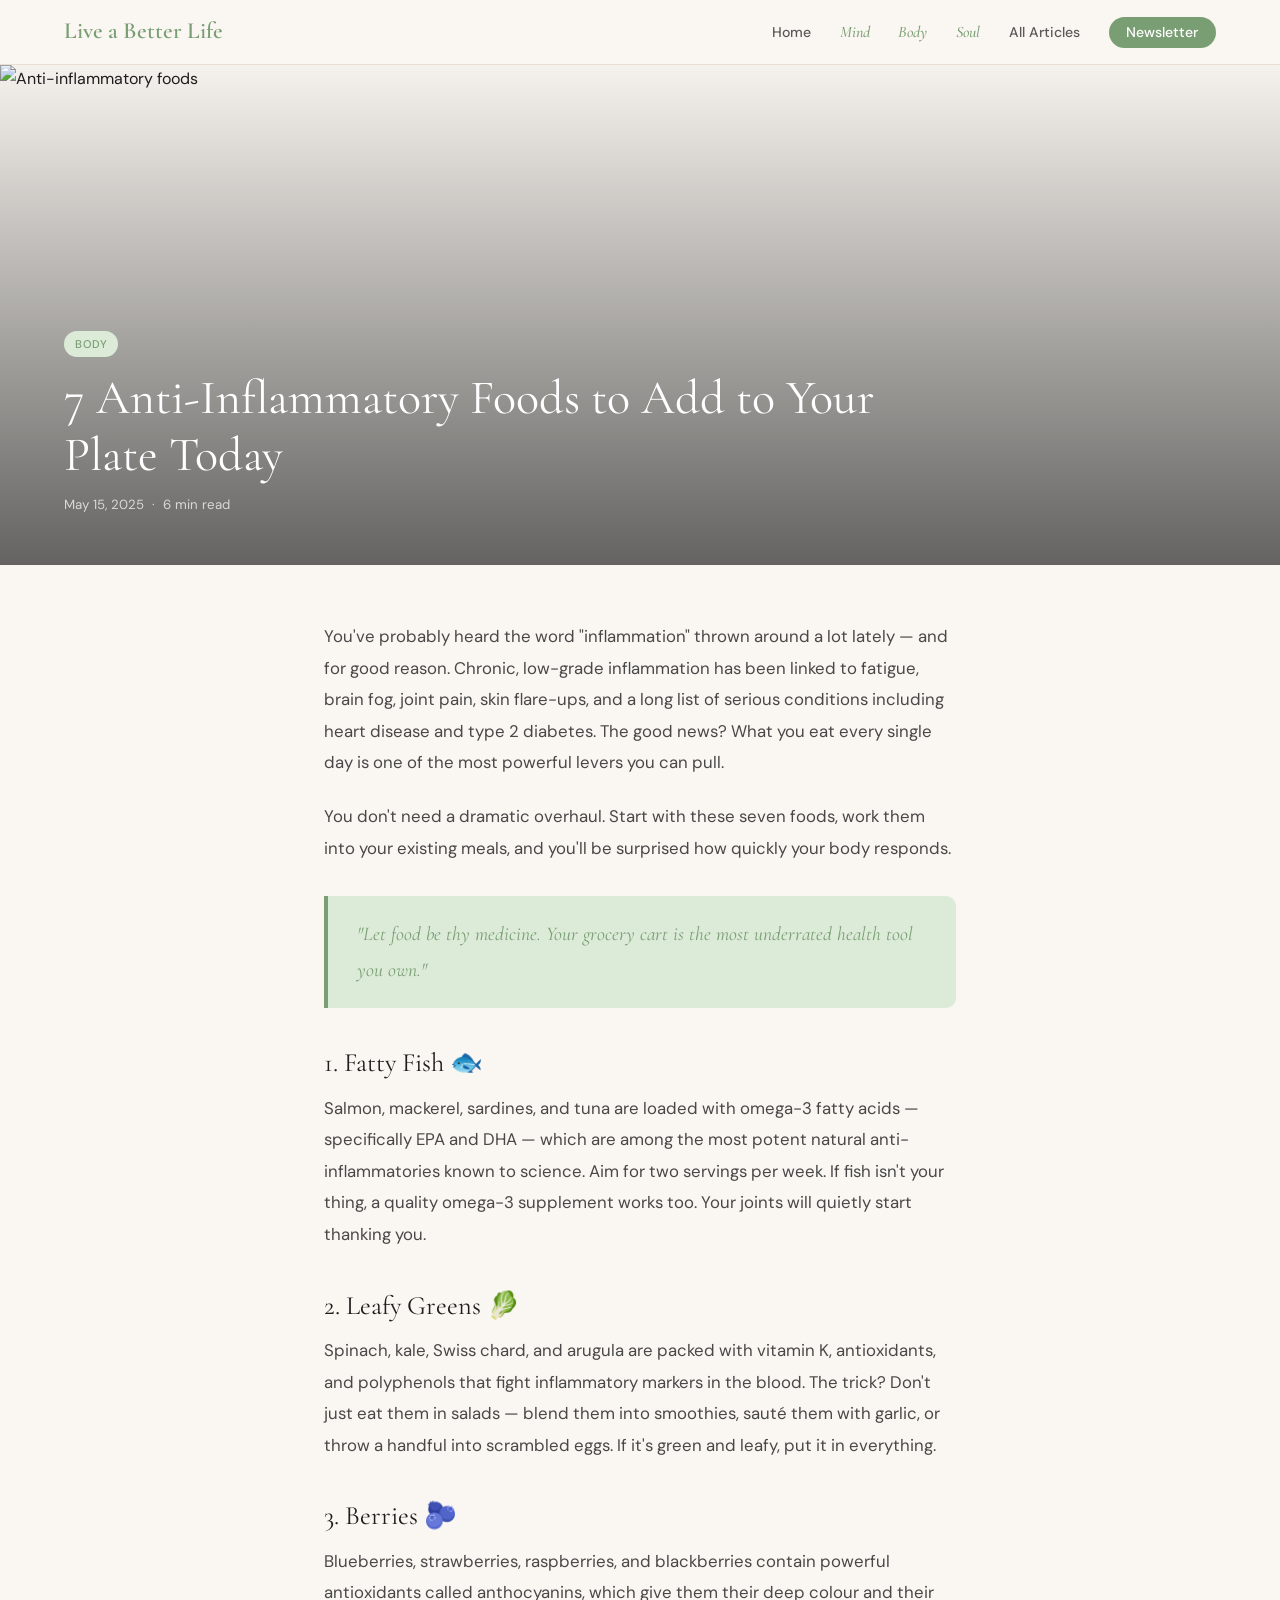
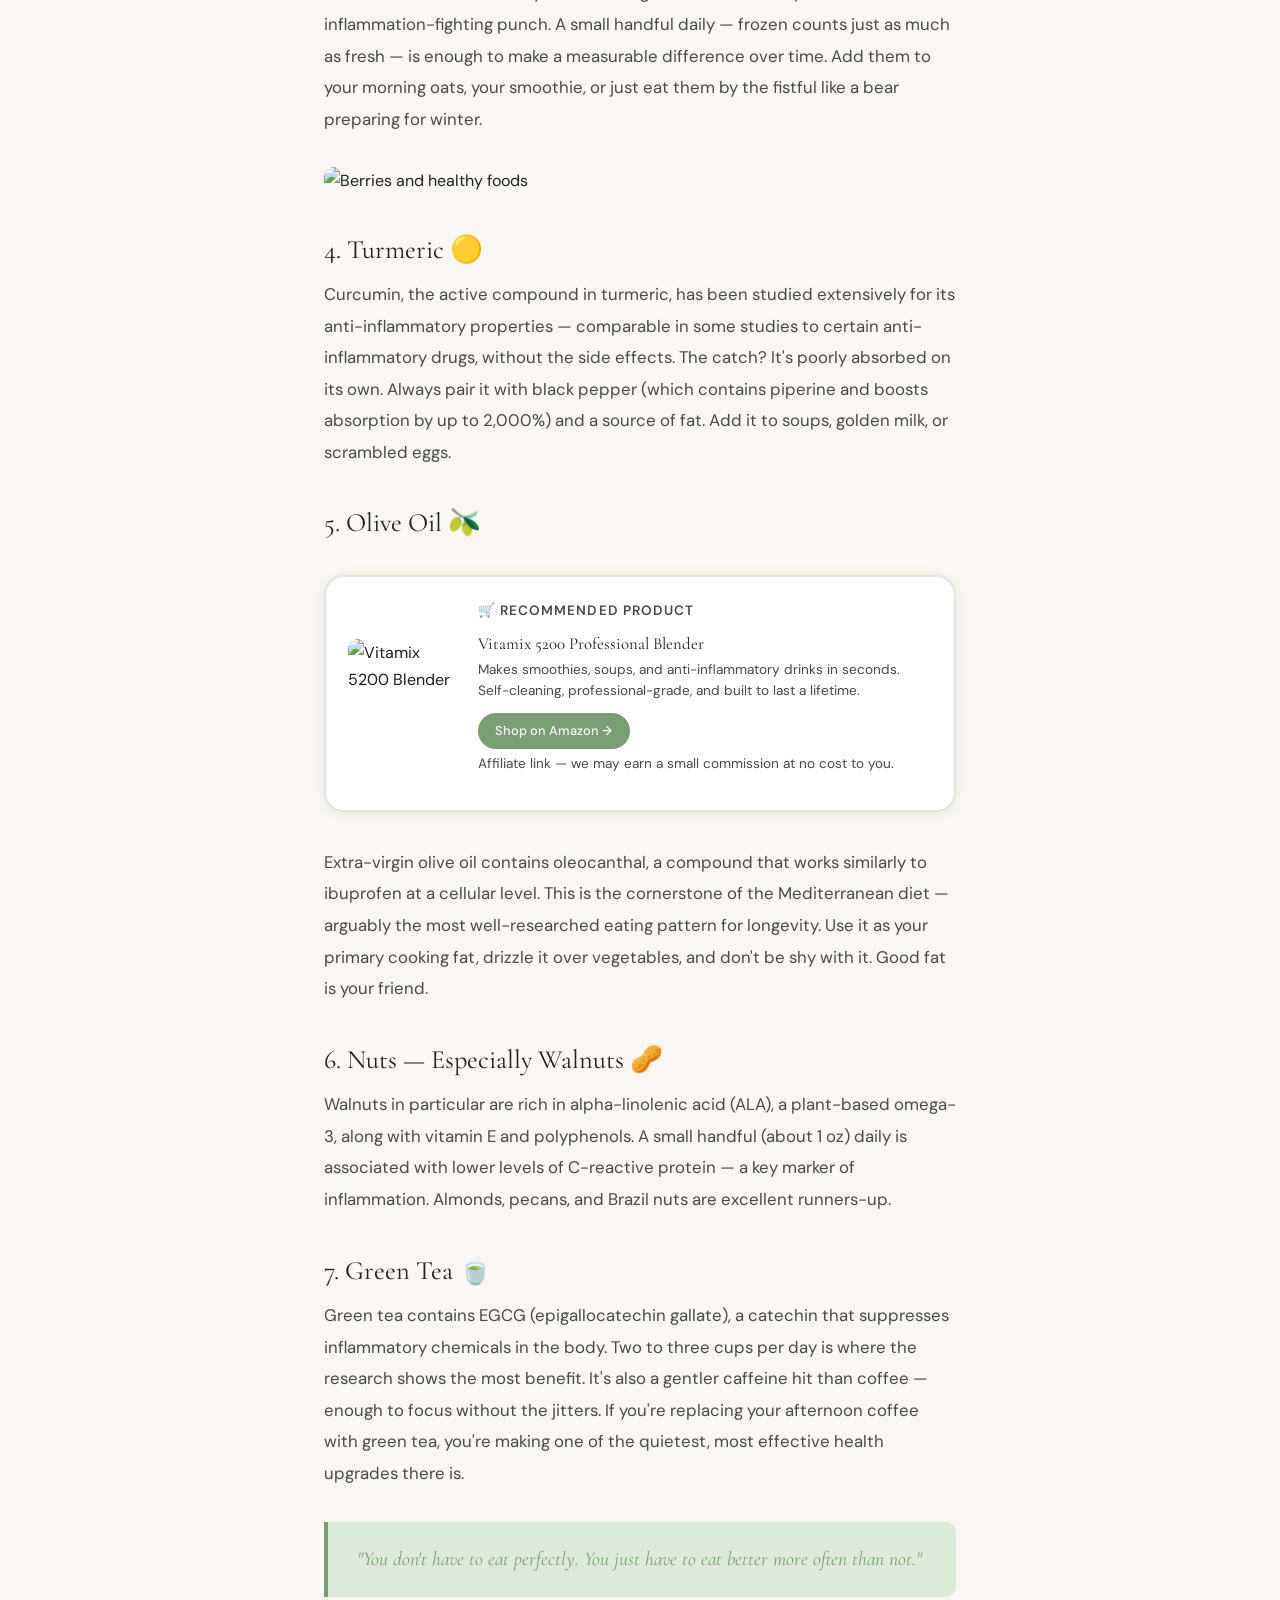
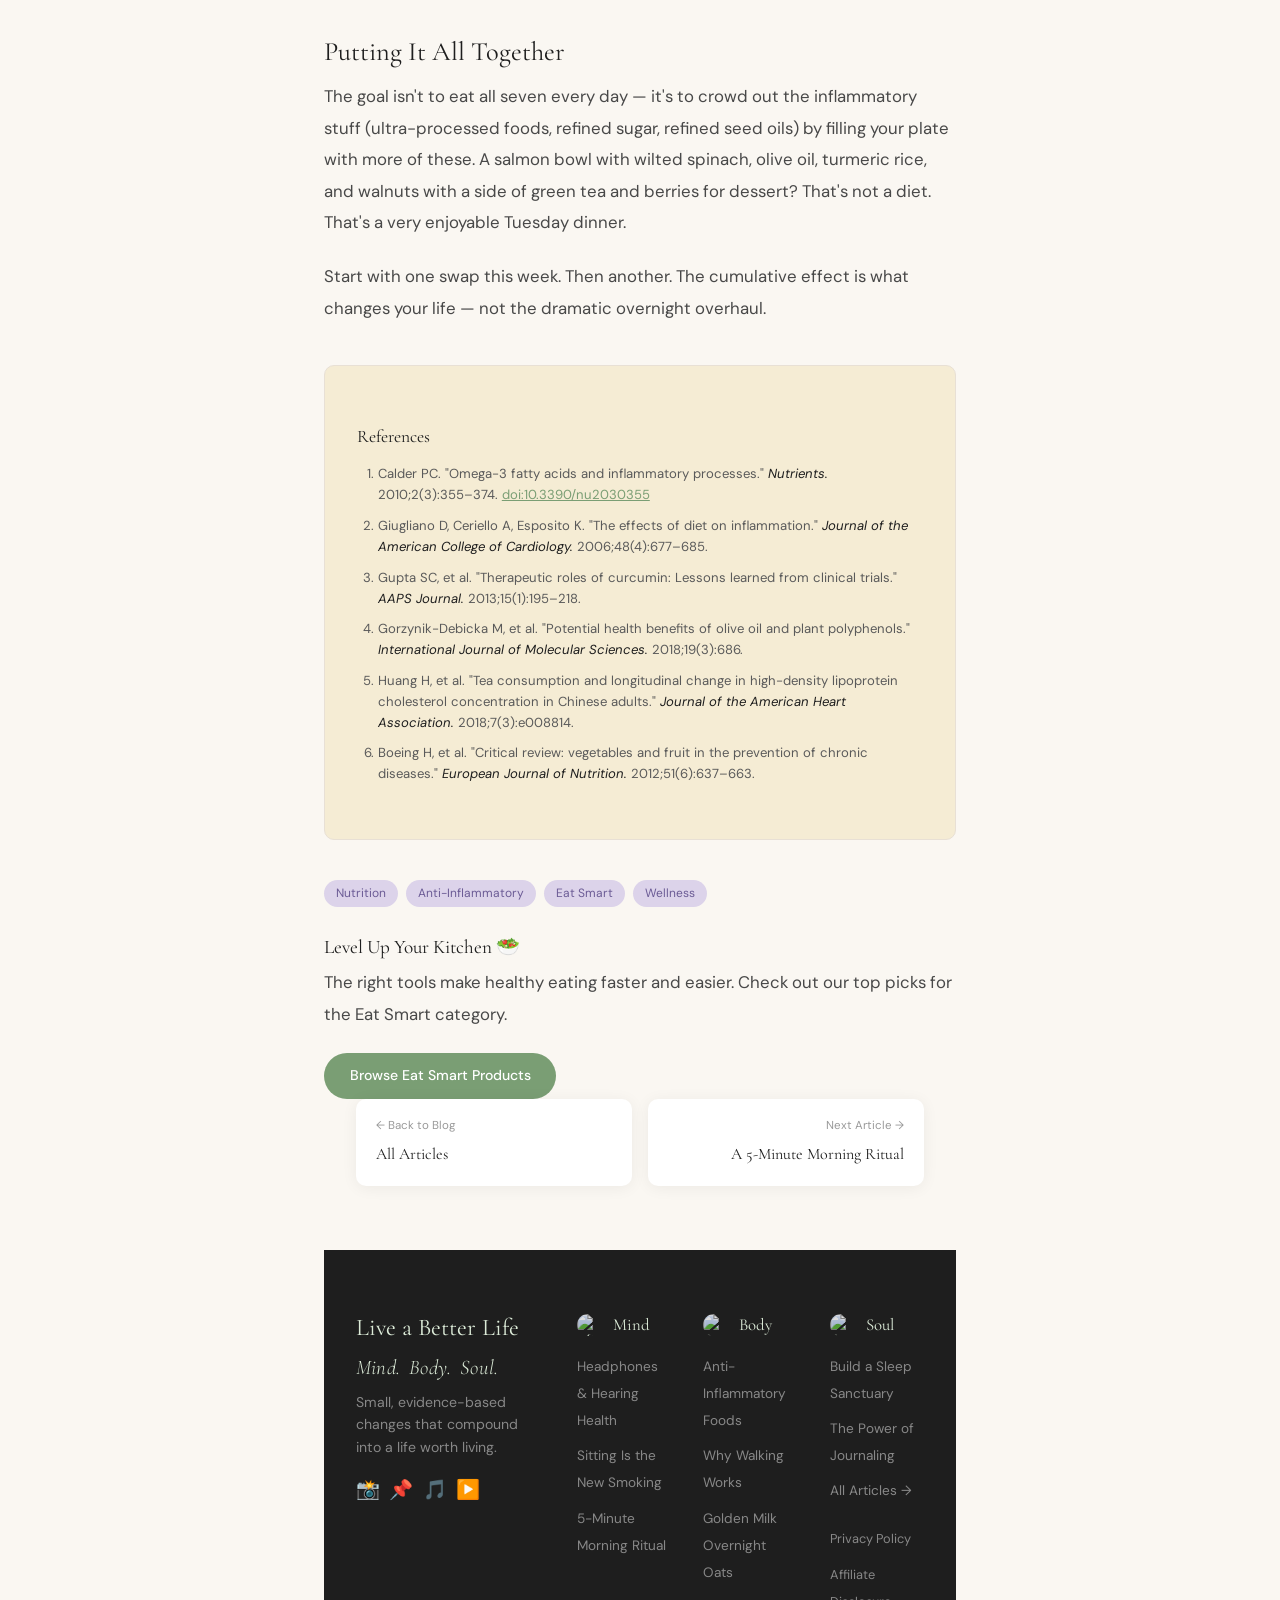
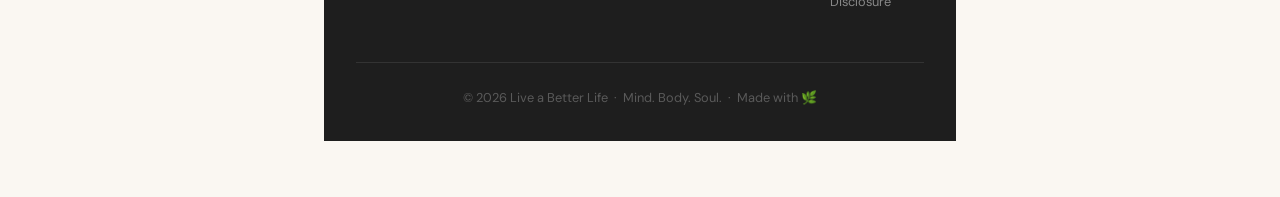
==== commit d1e1efb1: "1.3" ====
--- a/blog-post-1.html
+++ b/blog-post-1.html
@@ -155,7 +155,7 @@
       </div>
 
       <div class="footer-col">
-        <h4 class="footer-col-heading"><svg class="footer-mbs-svg" viewBox="0 0 60 60" fill="none" xmlns="http://www.w3.org/2000/svg"><circle cx="30" cy="14" r="10" stroke="currentColor" stroke-width="2.5" fill="none"/><line x1="30" y1="24" x2="30" y2="42" stroke="currentColor" stroke-width="2.5" stroke-linecap="round"/><line x1="30" y1="32" x2="18" y2="26" stroke="currentColor" stroke-width="2.5" stroke-linecap="round"/><line x1="30" y1="32" x2="42" y2="26" stroke="currentColor" stroke-width="2.5" stroke-linecap="round"/><line x1="30" y1="42" x2="20" y2="54" stroke="currentColor" stroke-width="2.5" stroke-linecap="round"/><line x1="30" y1="42" x2="40" y2="54" stroke="currentColor" stroke-width="2.5" stroke-linecap="round"/><line x1="38" y1="6" x2="44" y2="2" stroke="currentColor" stroke-width="2" stroke-linecap="round" opacity="0.7"/><line x1="42" y1="12" x2="49" y2="11" stroke="currentColor" stroke-width="2" stroke-linecap="round" opacity="0.5"/><line x1="40" y1="18" x2="46" y2="22" stroke="currentColor" stroke-width="2" stroke-linecap="round" opacity="0.4"/></svg> Mind</h4>
+        <h4 class="footer-col-heading"><img src="https://images.unsplash.com/photo-1506126613408-eca07ce68773?w=48&h=48&fit=crop&crop=center" alt="Mind" style="width:22px;height:22px;border-radius:50%;object-fit:cover;vertical-align:middle;margin-right:6px;opacity:0.85;"> Mind</h4>
         <ul>
           <li><a href="blog-post-6.html">Headphones &amp; Hearing Health</a></li>
           <li><a href="blog-post-7.html">Sitting Is the New Smoking</a></li>
@@ -164,7 +164,7 @@
       </div>
 
       <div class="footer-col">
-        <h4 class="footer-col-heading"><svg class="footer-mbs-svg" viewBox="0 0 60 60" fill="none" xmlns="http://www.w3.org/2000/svg"><circle cx="38" cy="10" r="7" stroke="currentColor" stroke-width="2.5" fill="none"/><line x1="38" y1="17" x2="34" y2="32" stroke="currentColor" stroke-width="2.5" stroke-linecap="round"/><line x1="34" y1="32" x2="20" y2="24" stroke="currentColor" stroke-width="2.5" stroke-linecap="round"/><line x1="34" y1="32" x2="44" y2="22" stroke="currentColor" stroke-width="2.5" stroke-linecap="round"/><line x1="34" y1="32" x2="26" y2="46" stroke="currentColor" stroke-width="2.5" stroke-linecap="round"/><line x1="26" y1="46" x2="14" y2="52" stroke="currentColor" stroke-width="2.5" stroke-linecap="round"/><line x1="34" y1="32" x2="40" y2="48" stroke="currentColor" stroke-width="2.5" stroke-linecap="round"/><line x1="40" y1="48" x2="50" y2="56" stroke="currentColor" stroke-width="2.5" stroke-linecap="round"/></svg> Body</h4>
+        <h4 class="footer-col-heading"><img src="https://images.unsplash.com/photo-1571019613454-1cb2f99b2d8b?w=48&h=48&fit=crop&crop=center" alt="Body" style="width:22px;height:22px;border-radius:50%;object-fit:cover;vertical-align:middle;margin-right:6px;opacity:0.85;"> Body</h4>
         <ul>
           <li><a href="blog-post-1.html">Anti-Inflammatory Foods</a></li>
           <li><a href="blog-post-3.html">Why Walking Works</a></li>
@@ -173,7 +173,7 @@
       </div>
 
       <div class="footer-col">
-        <h4 class="footer-col-heading"><svg class="footer-mbs-svg" viewBox="0 0 60 60" fill="none" xmlns="http://www.w3.org/2000/svg"><circle cx="30" cy="10" r="7" stroke="currentColor" stroke-width="2.5" fill="none"/><path d="M30 17 Q30 28 30 32" stroke="currentColor" stroke-width="2.5" stroke-linecap="round"/><path d="M30 26 Q20 30 12 36" stroke="currentColor" stroke-width="2.5" stroke-linecap="round"/><path d="M30 26 Q40 30 48 36" stroke="currentColor" stroke-width="2.5" stroke-linecap="round"/><path d="M16 44 Q23 38 30 36 Q37 38 44 44" stroke="currentColor" stroke-width="2.5" stroke-linecap="round" fill="none"/><path d="M12 44 Q30 40 48 44" stroke="currentColor" stroke-width="2" stroke-linecap="round" opacity="0.5"/><circle cx="30" cy="4" r="2" fill="currentColor" opacity="0.6"/></svg> Soul</h4>
+        <h4 class="footer-col-heading"><img src="https://images.unsplash.com/photo-1474540412665-1cdae210ae6b?w=48&h=48&fit=crop&crop=center" alt="Soul" style="width:22px;height:22px;border-radius:50%;object-fit:cover;vertical-align:middle;margin-right:6px;opacity:0.85;"> Soul</h4>
         <ul>
           <li><a href="blog-post-4.html">Build a Sleep Sanctuary</a></li>
           <li><a href="blog-post-2.html">The Power of Journaling</a></li>
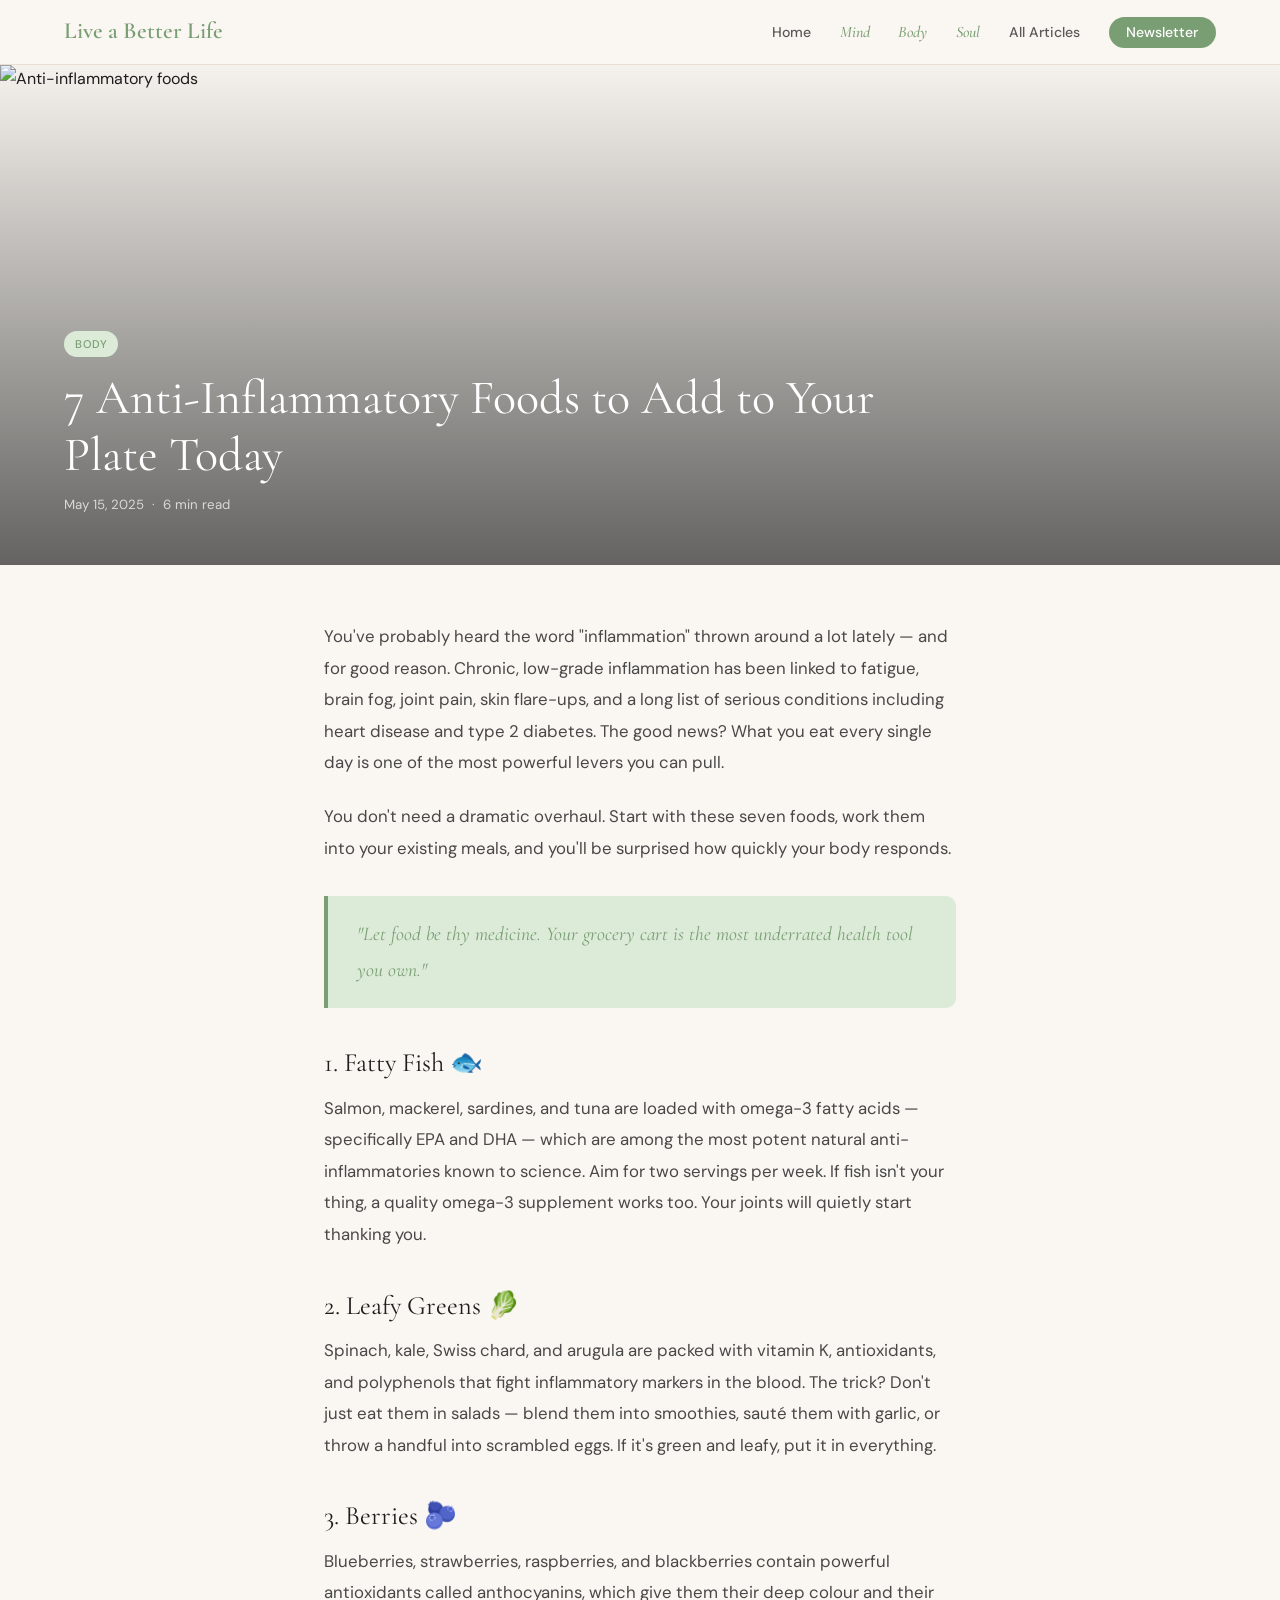
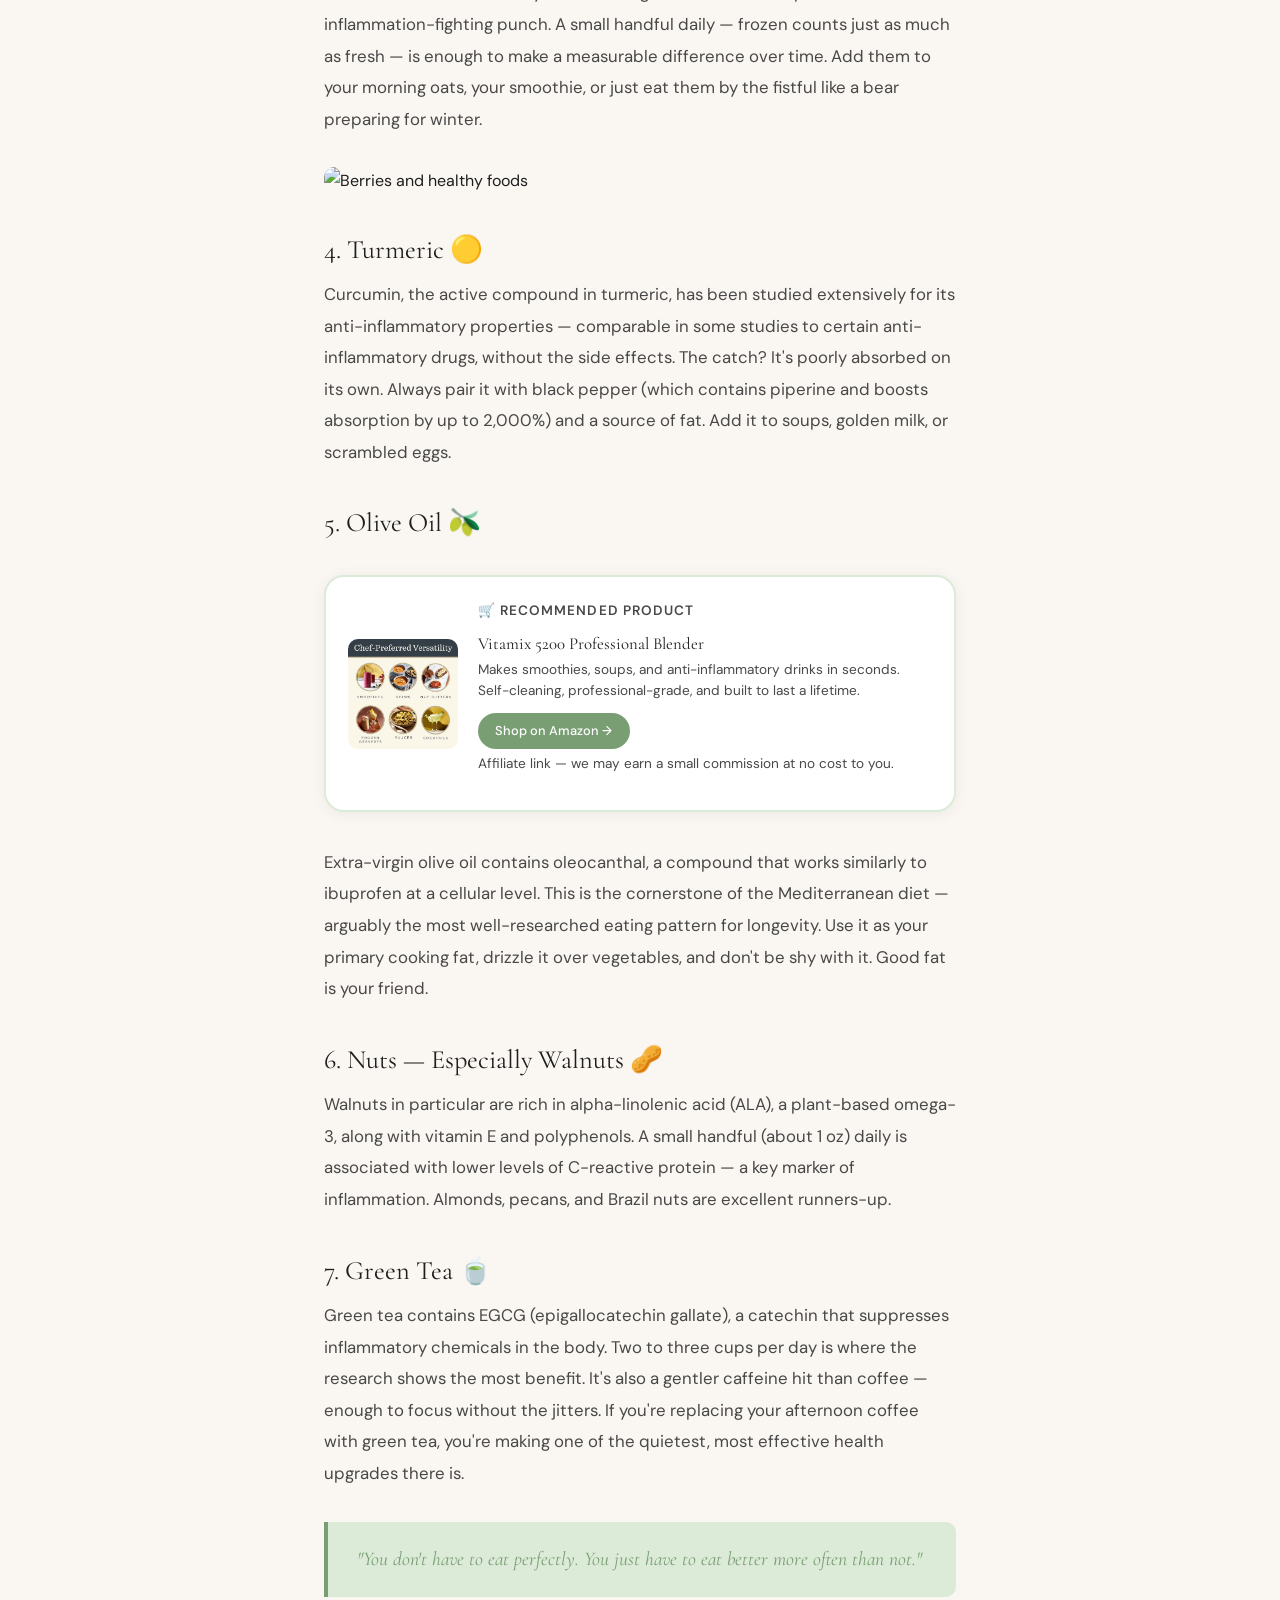
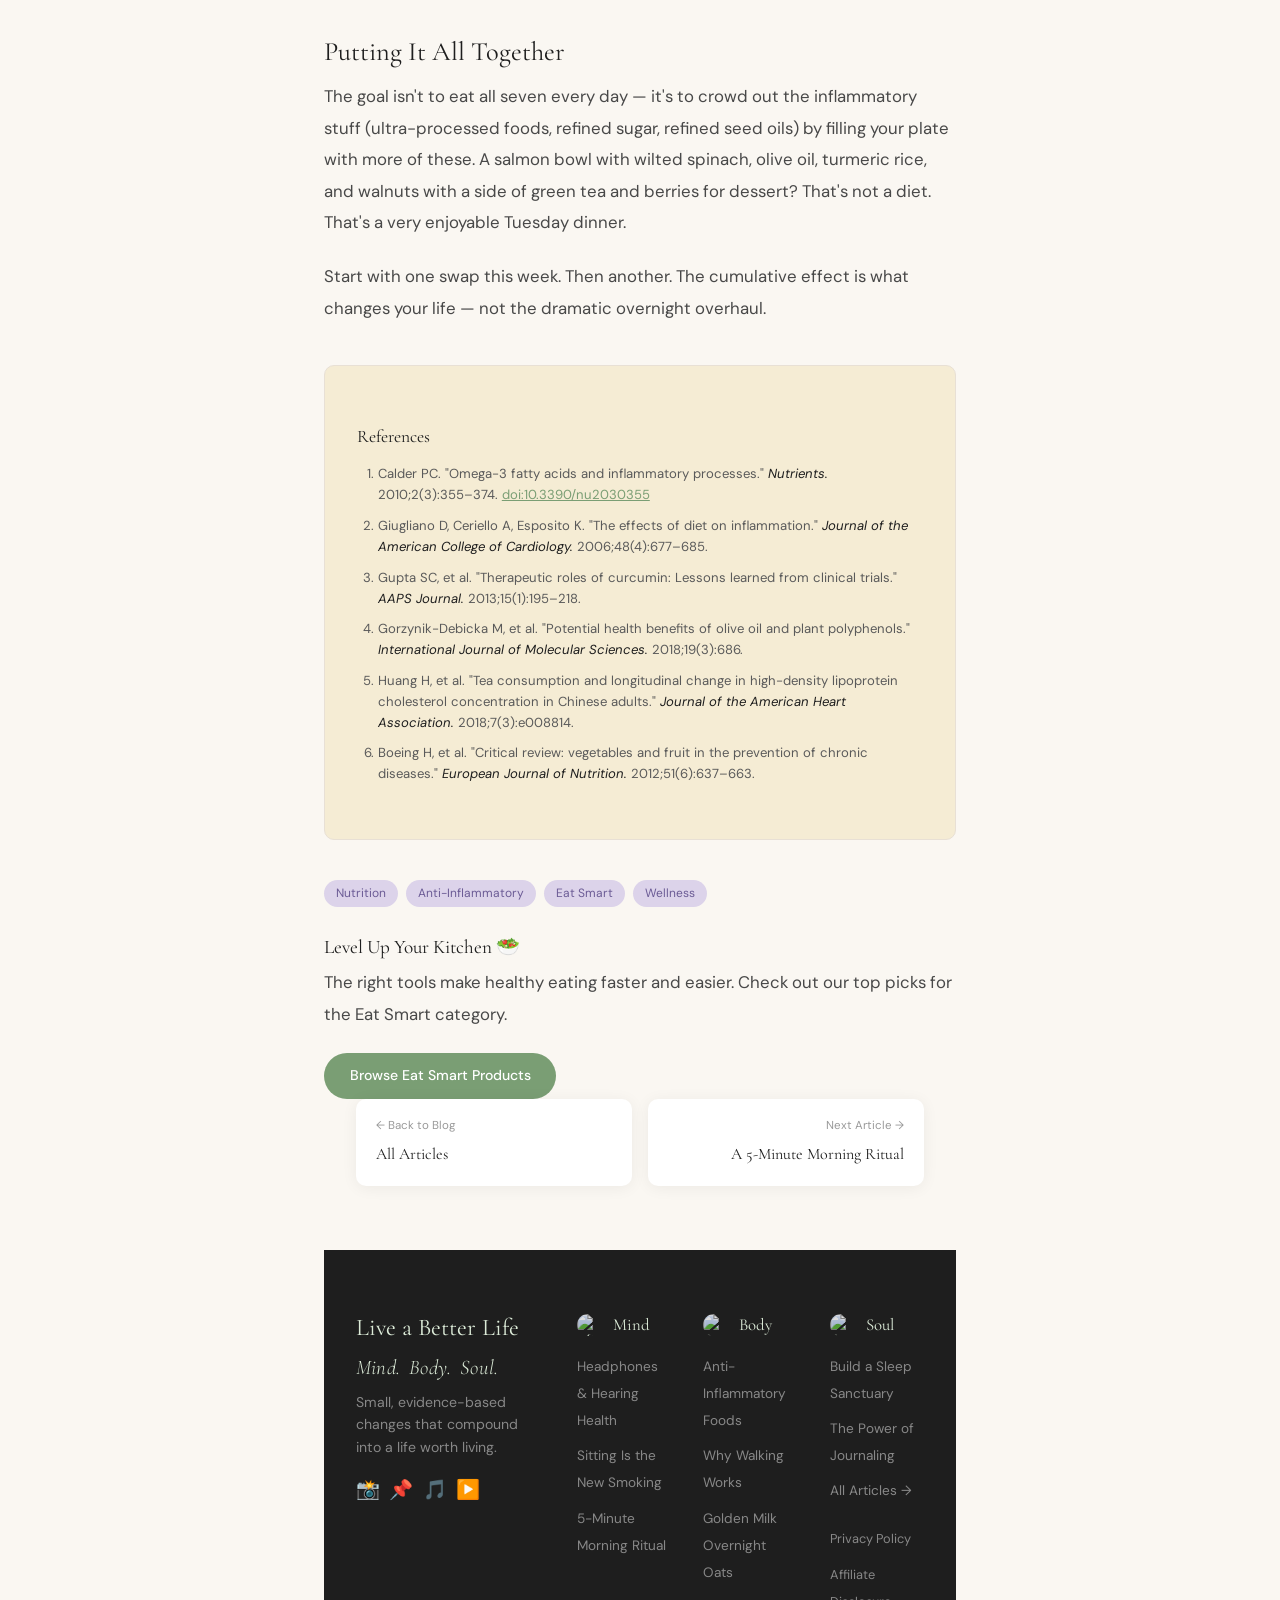
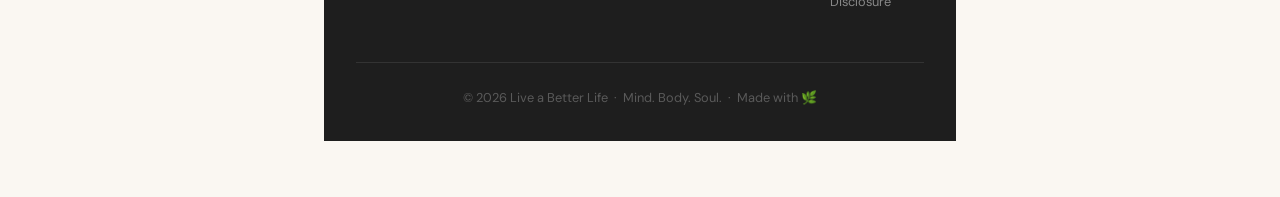
==== commit dc7b62ab: "1.5" ====
--- a/blog-post-1.html
+++ b/blog-post-1.html
@@ -72,7 +72,7 @@
     <h2>5. Olive Oil 🫒</h2>
     <!-- INLINE PRODUCT -->
     <div class="inline-product">
-      <img src="https://images.unsplash.com/photo-1570197788417-0e82375c9371?w=300&q=80&fit=crop" alt="Vitamix 5200 Blender" class="inline-product-img" style="object-fit:cover;object-position:center" />
+      <img src="images/Vitamix-best-food-processor.jpg" alt="Vitamix 5200 Blender" class="inline-product-img" style="object-fit:cover;object-position:center" />
       <div class="inline-product-info">
         <p class="inline-product-label">🛒 Recommended Product</p>
         <h4>Vitamix 5200 Professional Blender</h4>
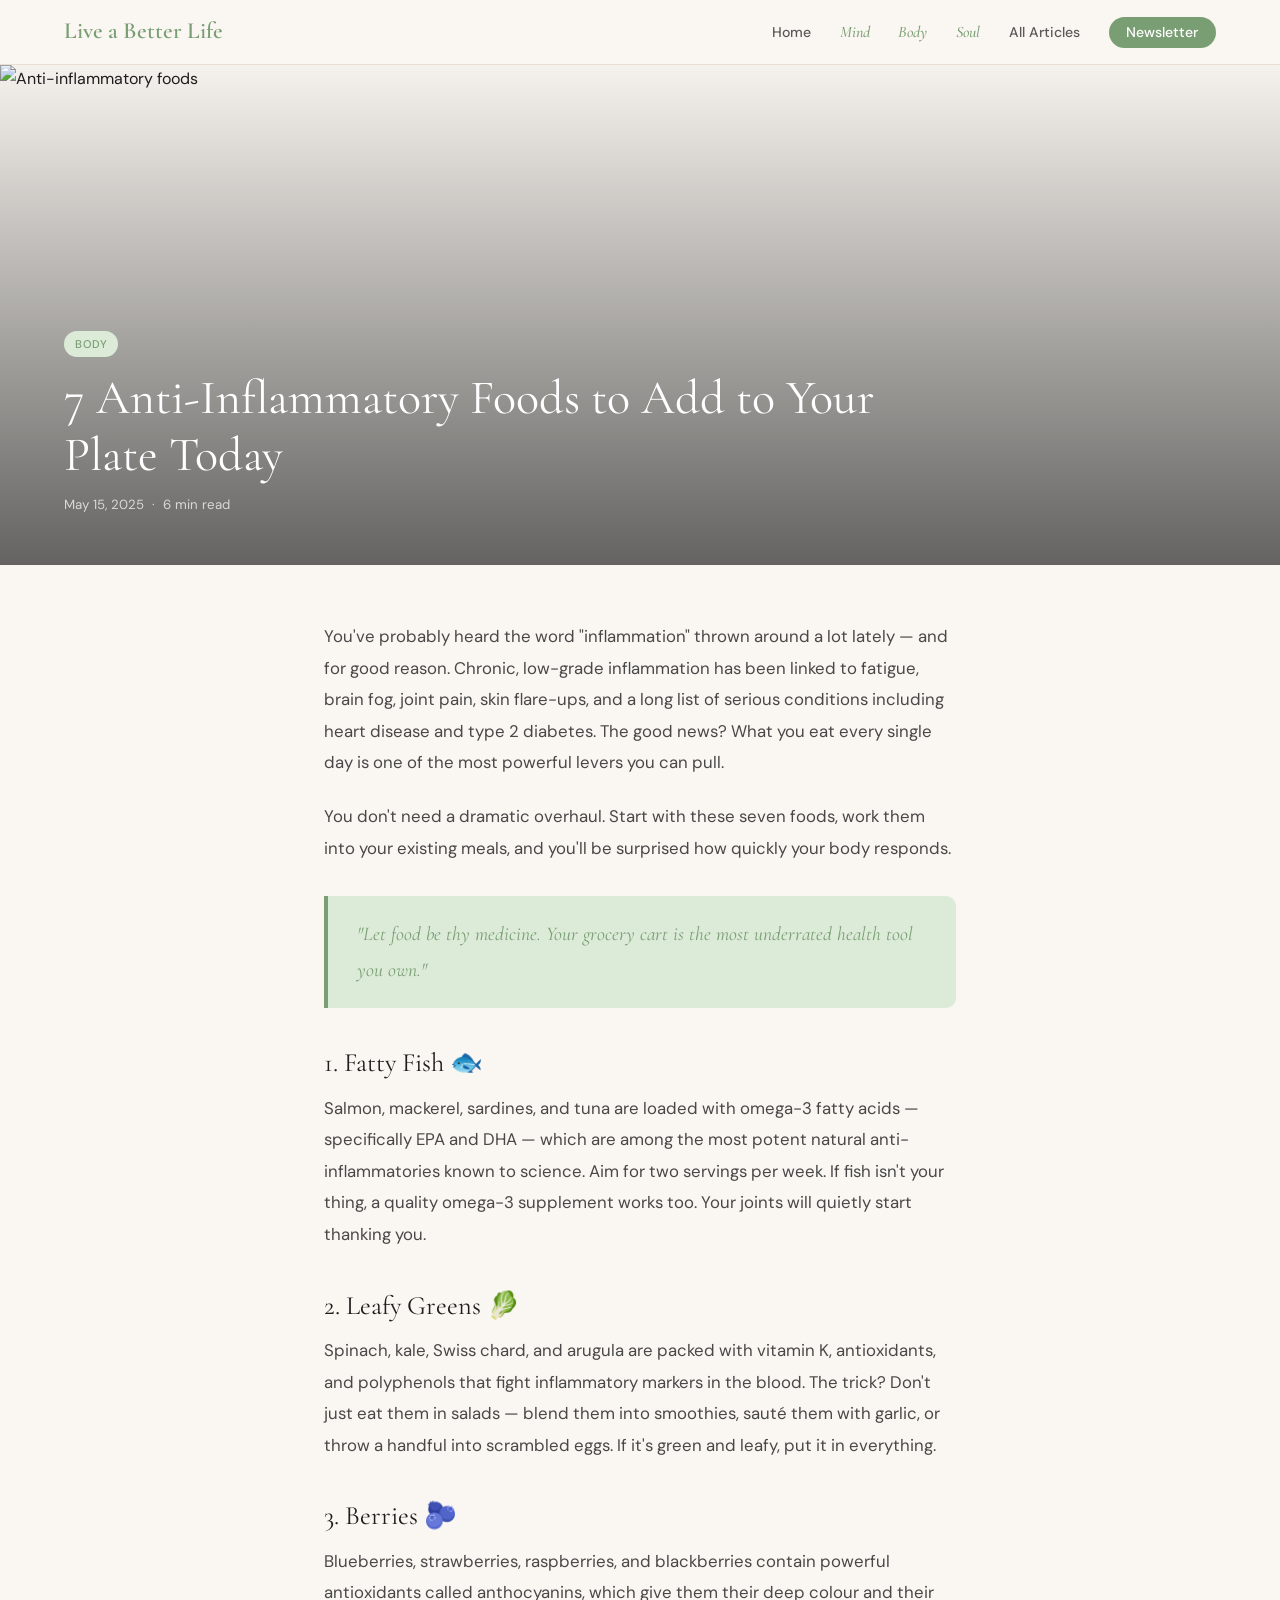
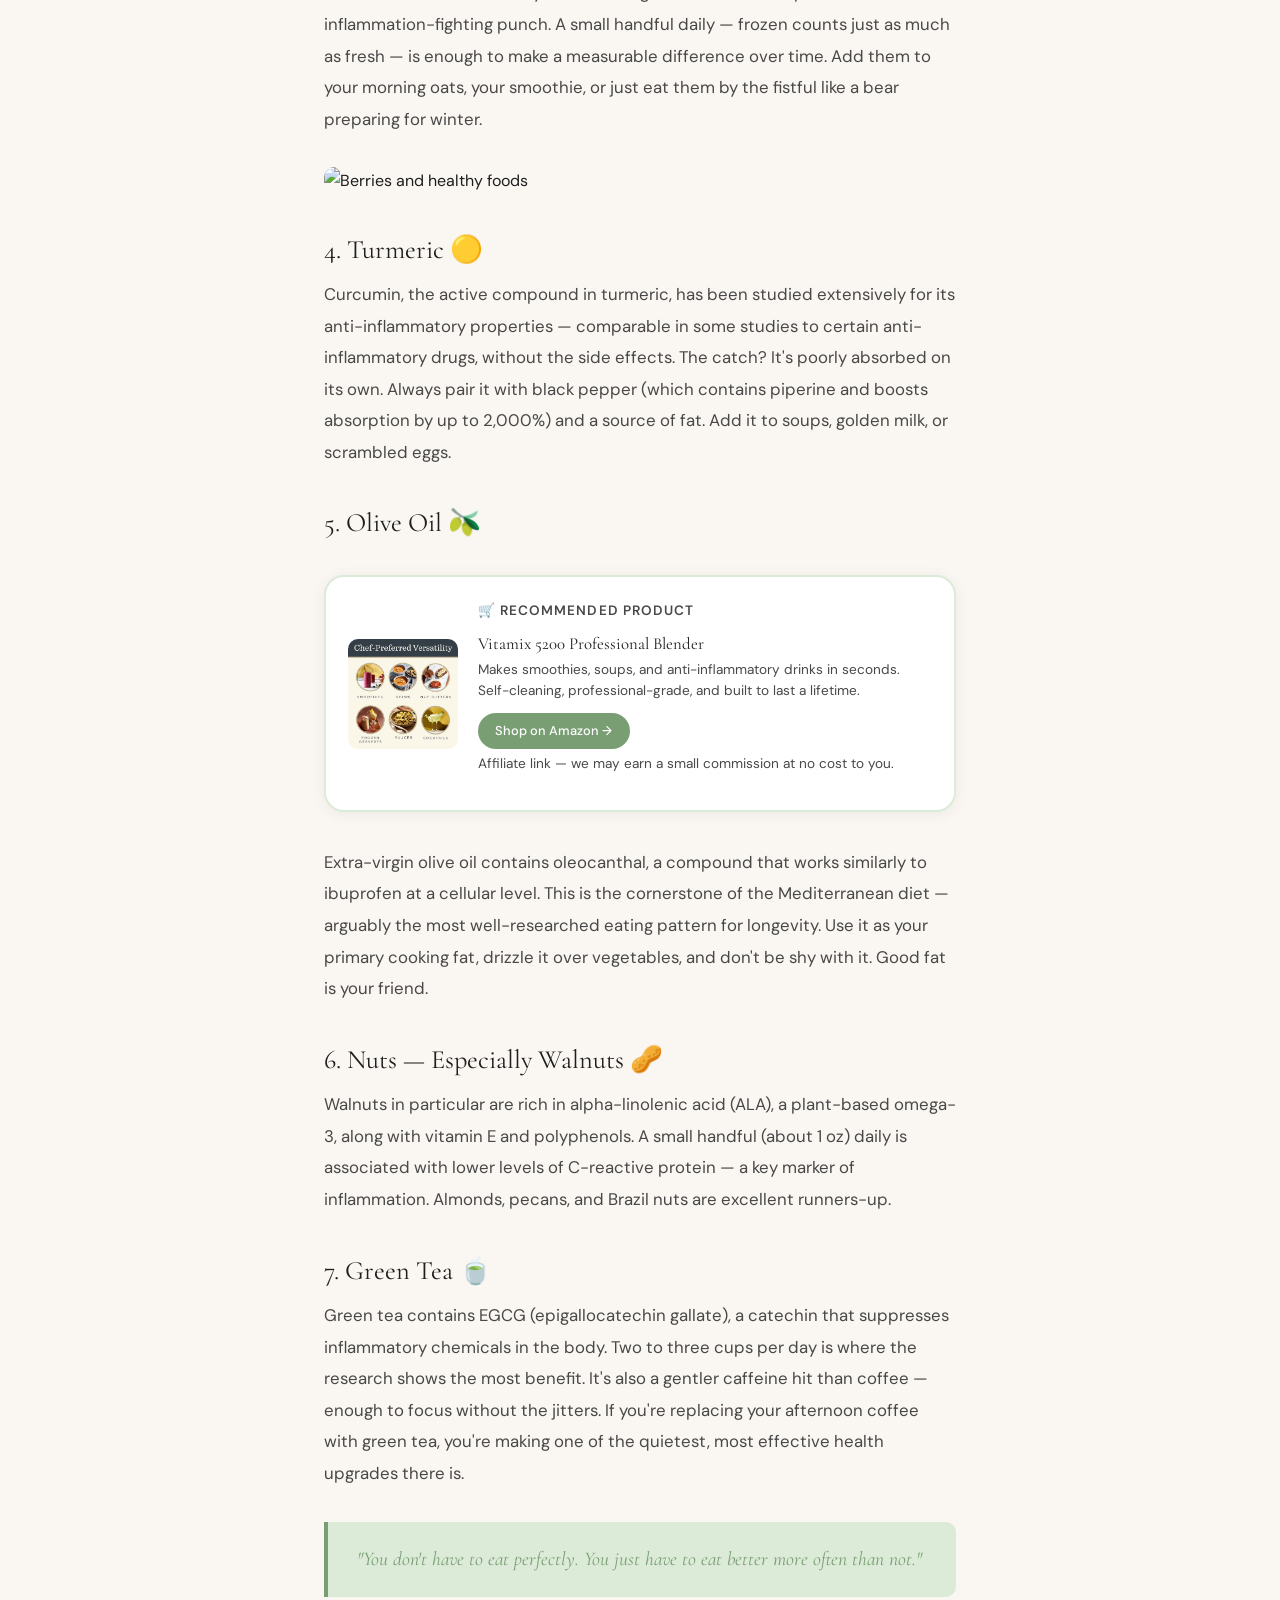
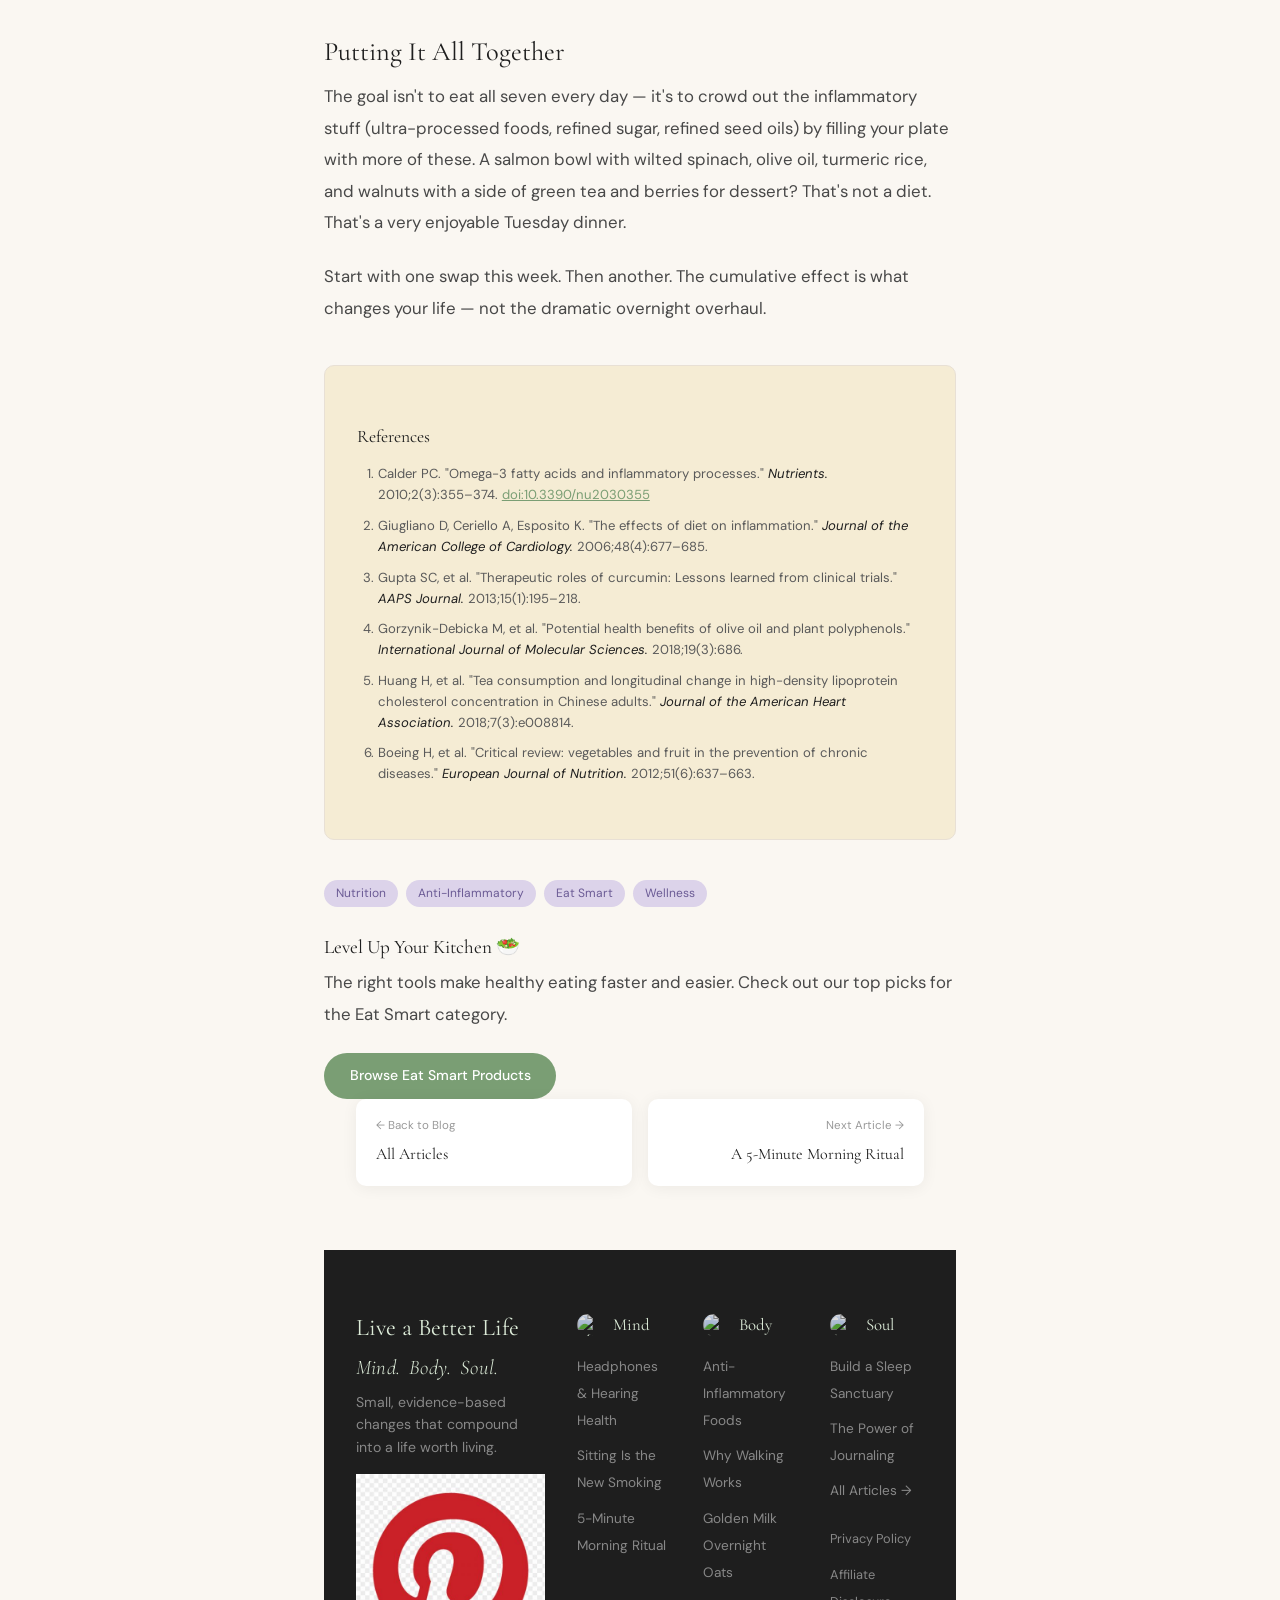
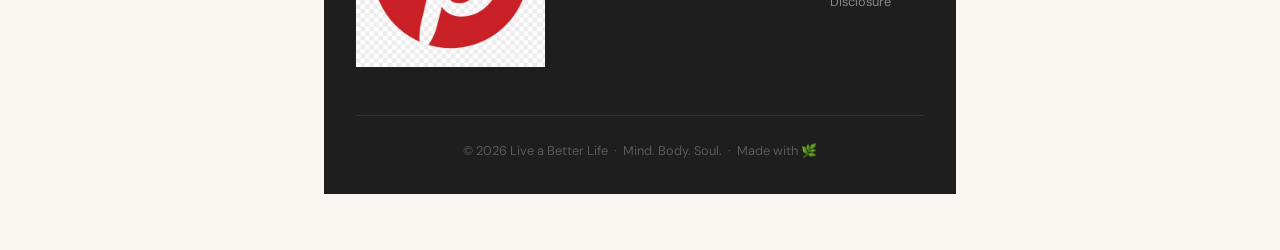
==== commit 93731583: "1.8" ====
--- a/blog-post-1.html
+++ b/blog-post-1.html
@@ -147,10 +147,7 @@
         </p>
         <p class="footer-sub">Small, evidence-based changes that compound into a life worth living.</p>
         <div class="social-links">
-          <a href="#" aria-label="Instagram">📸</a>
-          <a href="#" aria-label="Pinterest">📌</a>
-          <a href="#" aria-label="TikTok">🎵</a>
-          <a href="#" aria-label="YouTube">▶️</a>
+          <a href="https://www.pinterest.com/LiveBetterLifeFromToday/" aria-label="Pinterest"><img src="images/pintrest_logo.jpg" alt="Pinterest" /></a>
         </div>
       </div>
 
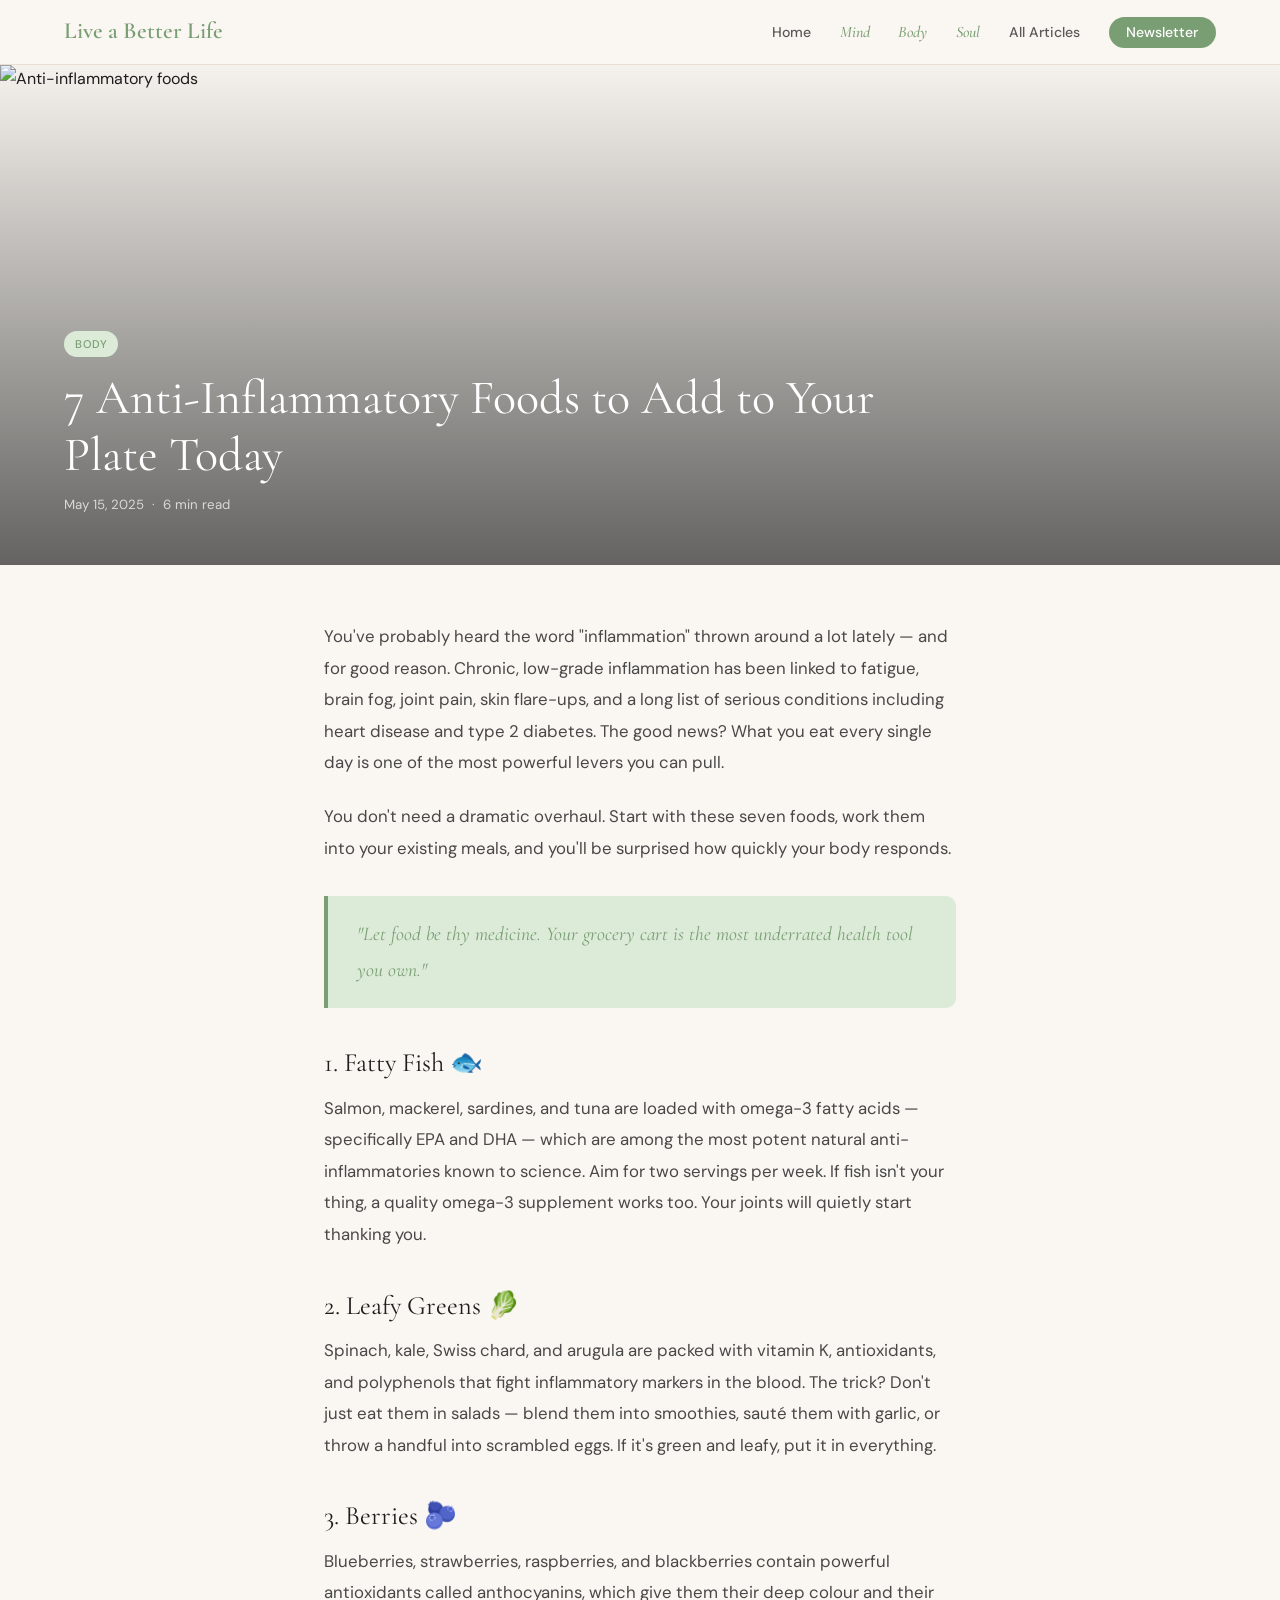
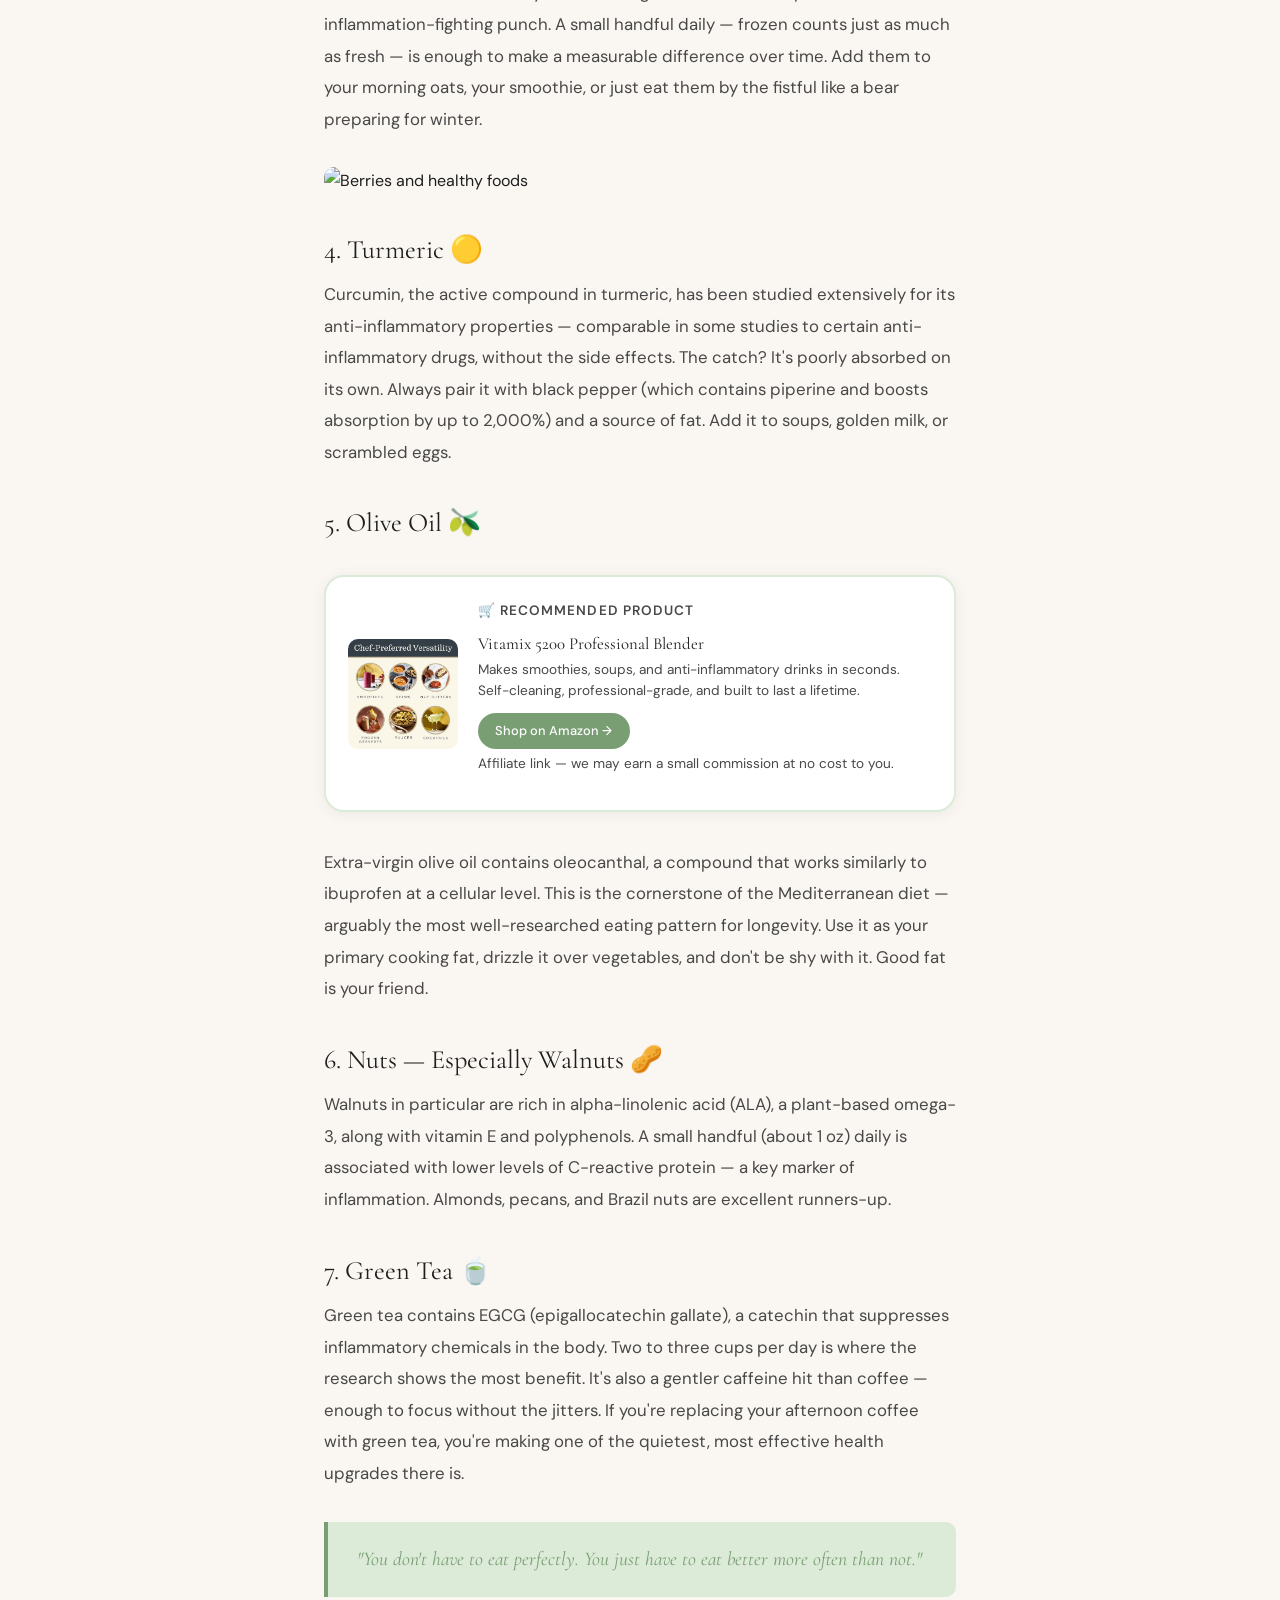
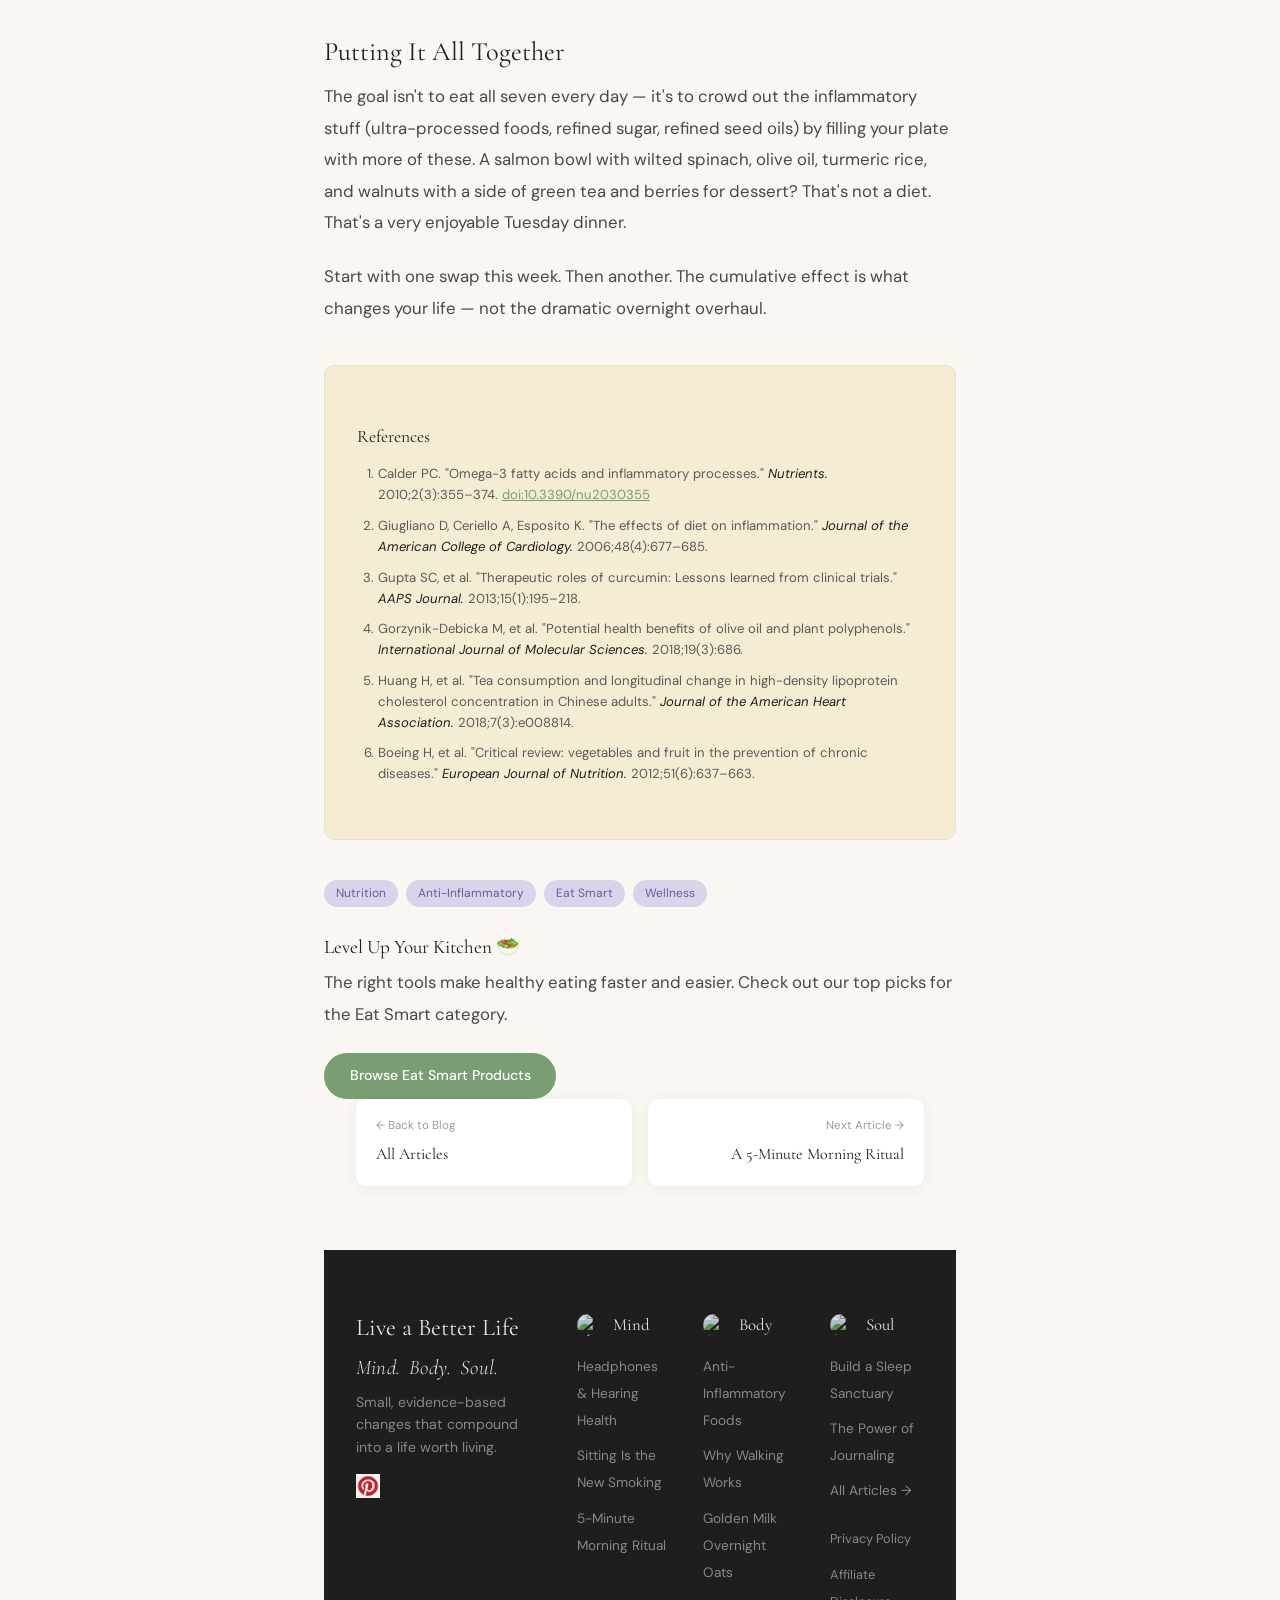
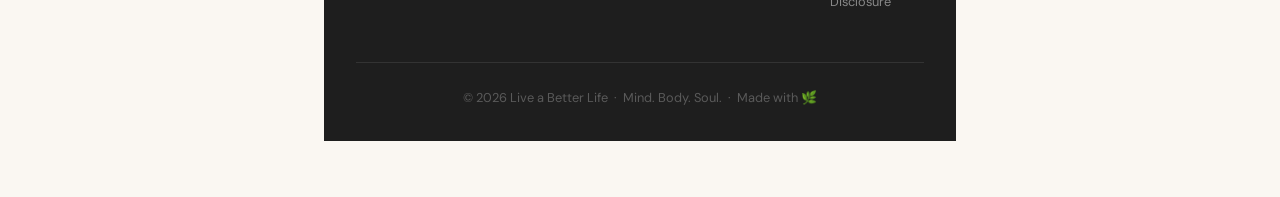
==== commit 6e253fb1: "1.9" ====
--- a/blog-post-1.html
+++ b/blog-post-1.html
@@ -147,7 +147,7 @@
         </p>
         <p class="footer-sub">Small, evidence-based changes that compound into a life worth living.</p>
         <div class="social-links">
-          <a href="https://www.pinterest.com/LiveBetterLifeFromToday/" aria-label="Pinterest"><img src="images/pintrest_logo.jpg" alt="Pinterest" /></a>
+          <a href="https://www.pinterest.com/LiveBetterLifeFromToday/" aria-label="Pinterest"><img src="images/pintrest_logo.jpg" width="24" height="24" alt="Pinterest" /></a>
         </div>
       </div>
 
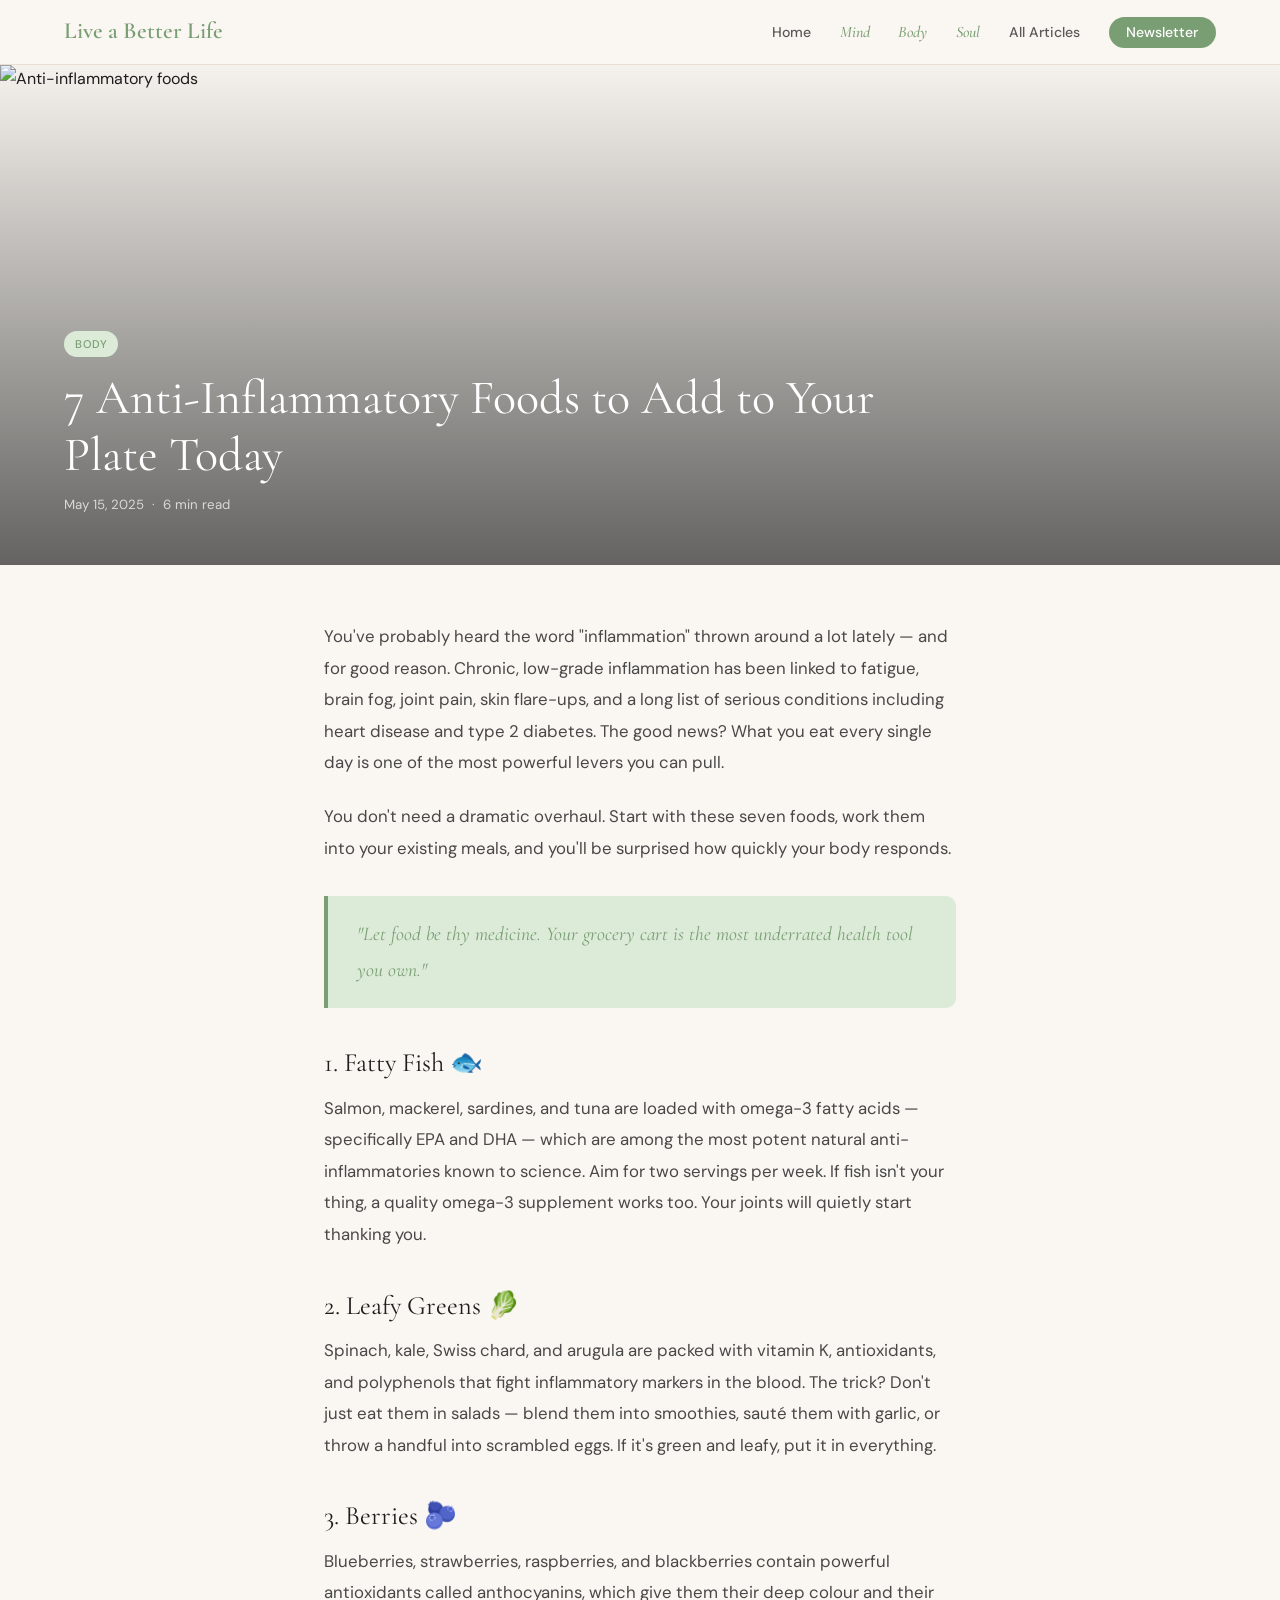
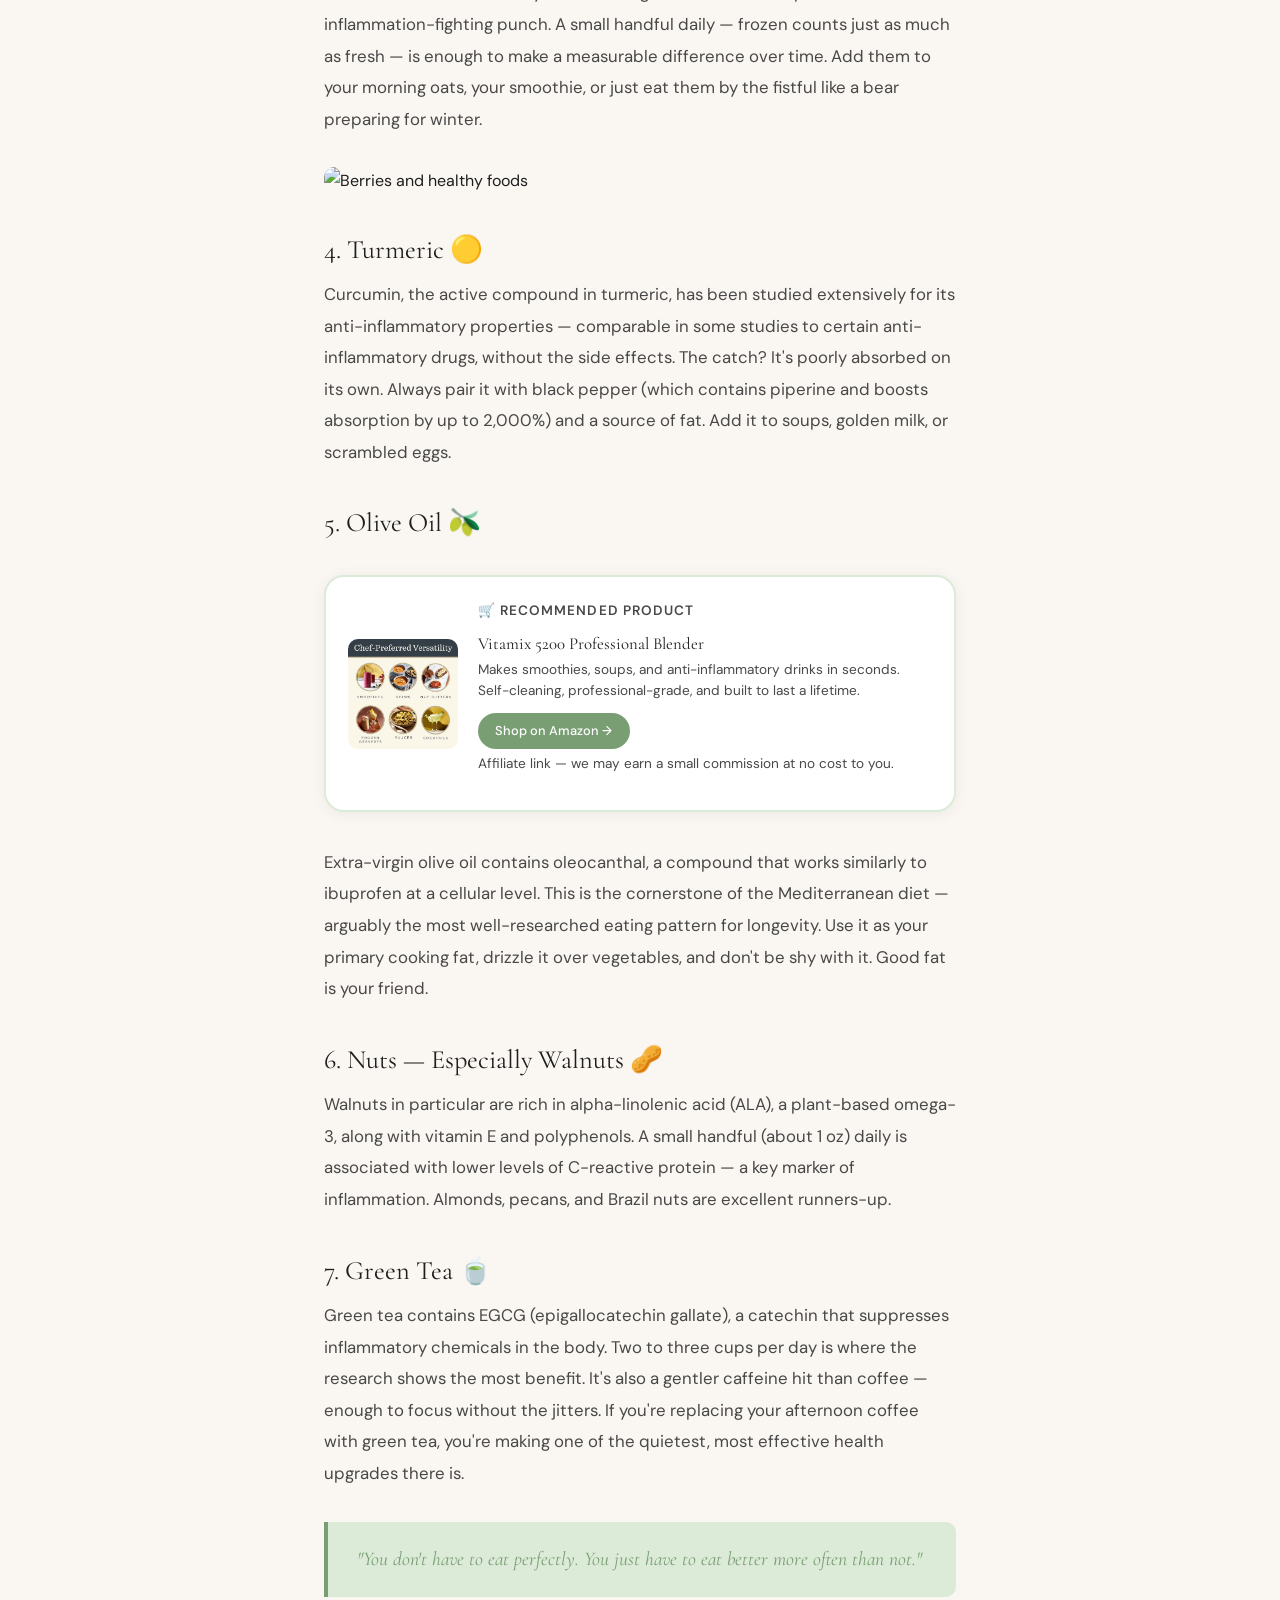
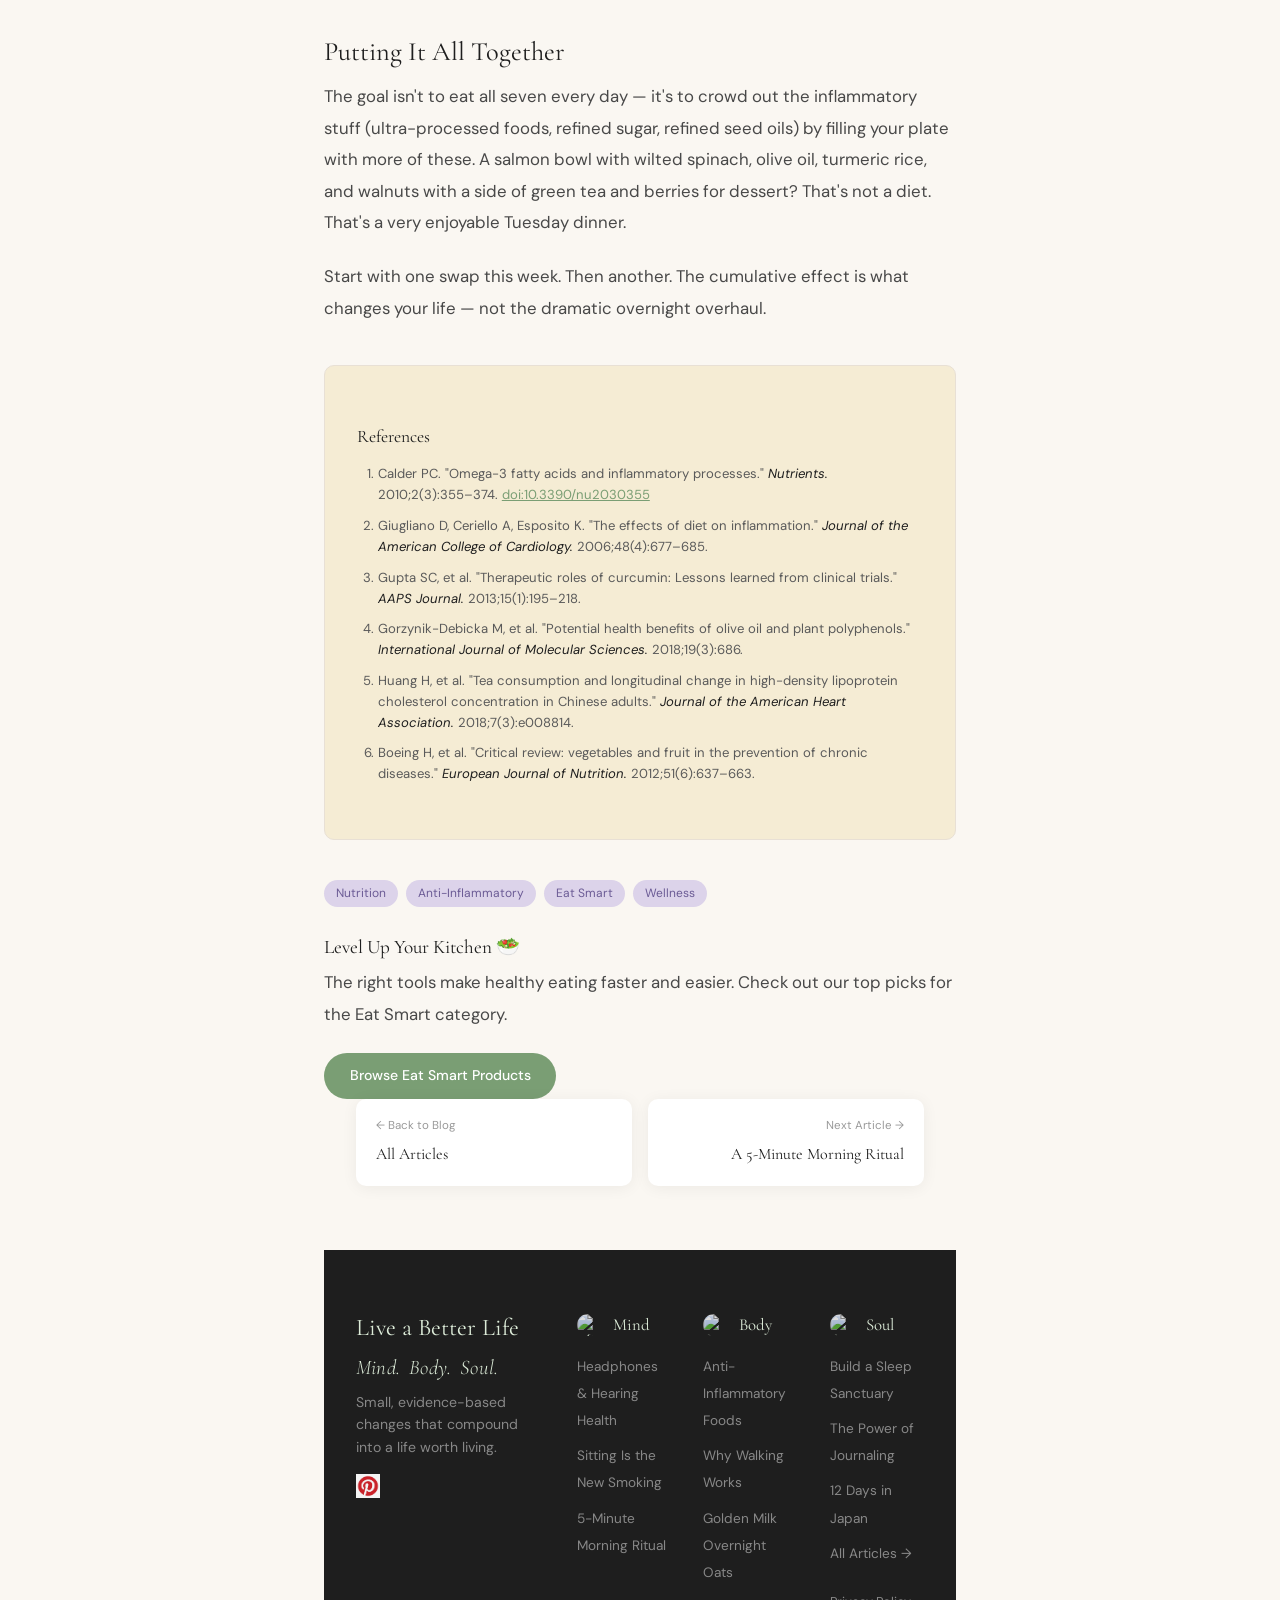
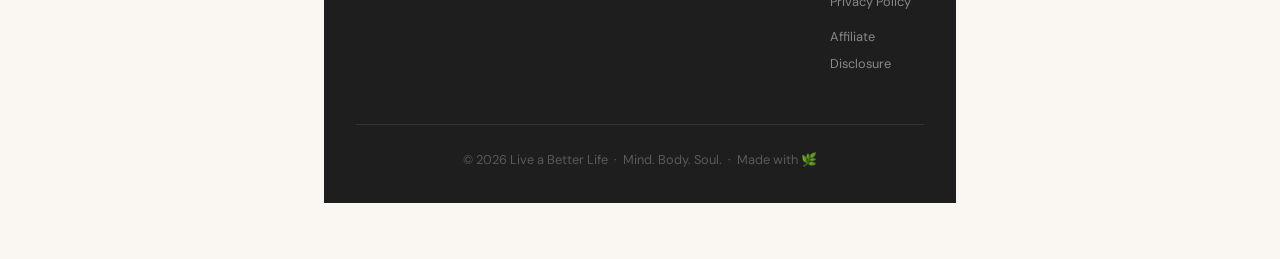
==== commit 7766a3b4: "1.15" ====
--- a/blog-post-1.html
+++ b/blog-post-1.html
@@ -1,189 +1,117 @@
 <!DOCTYPE html>
+
 <html lang="en">
 <head>
-  <meta charset="UTF-8" />
-  <meta name="viewport" content="width=device-width, initial-scale=1.0" />
-  <title>7 Anti-Inflammatory Foods — Live a Better Life</title>
-  <meta name="description" content="Chronic inflammation drives fatigue, brain fog, and disease. Discover 7 evidence-backed foods that help your body fight back — backed by peer-reviewed research." />
-  <meta property="og:type" content="website" />
-  <meta property="og:title" content="7 Anti-Inflammatory Foods to Add to Your Plate Today — Live a Better Life" />
-  <meta property="og:description" content="Chronic inflammation drives fatigue, brain fog, and disease. Discover 7 evidence-backed foods that help your body fight back — backed by peer-reviewed research." />
-  <meta property="og:image" content="https://images.unsplash.com/photo-1512621776951-a57141f2eefd?w=1200&q=80" />
-  <meta property="og:site_name" content="Live a Better Life" />
-  <meta name="twitter:card" content="summary_large_image" />
-  <meta name="twitter:title" content="7 Anti-Inflammatory Foods to Add to Your Plate Today — Live a Better Life" />
-  <meta name="twitter:description" content="Chronic inflammation drives fatigue, brain fog, and disease. Discover 7 evidence-backed foods that help your body fight back — backed by peer-reviewed research." />
-  <meta name="twitter:image" content="https://images.unsplash.com/photo-1512621776951-a57141f2eefd?w=1200&q=80" />
-  <link rel="icon" href="data:image/svg+xml,<svg xmlns='http://www.w3.org/2000/svg' viewBox='0 0 100 100'><text y='.9em' font-size='90'>🌿</text></svg>" />
-  <link rel="stylesheet" href="css/style.css" />
-  <link href="https://fonts.googleapis.com/css2?family=Cormorant+Garamond:ital,wght@0,300;0,400;0,600;1,300;1,400&family=DM+Sans:wght@300;400;500&display=swap" rel="stylesheet" />
-</head>
+<meta charset="utf-8"/>
+<meta content="width=device-width, initial-scale=1.0" name="viewport"/>
+<title>7 Anti-Inflammatory Foods — Live a Better Life</title>
+<meta content="Chronic inflammation drives fatigue, brain fog, and disease. Discover 7 evidence-backed foods that help your body fight back — backed by peer-reviewed research." name="description"/>
+<meta content="website" property="og:type"/>
+<meta content="7 Anti-Inflammatory Foods to Add to Your Plate Today — Live a Better Life" property="og:title"/>
+<meta content="Chronic inflammation drives fatigue, brain fog, and disease. Discover 7 evidence-backed foods that help your body fight back — backed by peer-reviewed research." property="og:description"/>
+<meta content="https://images.unsplash.com/photo-1512621776951-a57141f2eefd?w=1200&amp;q=80" property="og:image"/>
+<meta content="Live a Better Life" property="og:site_name"/>
+<meta content="summary_large_image" name="twitter:card"/>
+<meta content="7 Anti-Inflammatory Foods to Add to Your Plate Today — Live a Better Life" name="twitter:title"/>
+<meta content="Chronic inflammation drives fatigue, brain fog, and disease. Discover 7 evidence-backed foods that help your body fight back — backed by peer-reviewed research." name="twitter:description"/>
+<meta content="https://images.unsplash.com/photo-1512621776951-a57141f2eefd?w=1200&amp;q=80" name="twitter:image"/>
+<link href="data:image/svg+xml,&lt;svg xmlns='http://www.w3.org/2000/svg' viewBox='0 0 100 100'&gt;&lt;text y='.9em' font-size='90'&gt;🌿&lt;/text&gt;&lt;/svg&gt;" rel="icon"/>
+<link href="css/style.css" rel="stylesheet"/>
+<link href="https://fonts.googleapis.com/css2?family=Cormorant+Garamond:ital,wght@0,300;0,400;0,600;1,300;1,400&amp;family=DM+Sans:wght@300;400;500&amp;display=swap" rel="stylesheet"/>
+<!-- <script async src="https://www.googletagmanager.com/gtag/js?id=G-XXXXXXXXXX"></script>
+  <script>
+    window.dataLayer = window.dataLayer || [];
+    function gtag(){dataLayer.push(arguments);}
+    gtag('js', new Date());
+    gtag('config', 'G-XXXXXXXXXX');
+  </script> -->
+<!-- ═══════════════════════════════════════════════ --></head>
 <body>
-    <nav class="nav">
-    <div class="nav-inner">
-      <a href="index.html" class="nav-logo">Live a Better Life</a>
-            <ul class="nav-links">
-        <li><a href="index.html">Home</a></li>
-        <li><a href="blog.html?cat=mind" class="nav-mbs">Mind</a></li>
-        <li><a href="blog.html?cat=body" class="nav-mbs">Body</a></li>
-        <li><a href="blog.html?cat=soul" class="nav-mbs">Soul</a></li>
-        <li><a href="blog.html">All Articles</a></li>
-        <li><a href="index.html#newsletter" class="nav-cta">Newsletter</a></li>
-      </ul>
-      <button class="nav-hamburger" id="hamburger">&#9776;</button>
-    </div>
-  </nav>
+<div id="site-nav"></div>
+<div class="article-hero">
+<img alt="Anti-inflammatory foods" src="https://images.unsplash.com/photo-1512621776951-a57141f2eefd?w=1400&amp;q=80&amp;fit=crop"/>
+<div class="article-hero-overlay">
+<div class="article-hero-text">
+<span class="blog-category">Body</span>
+<h1>7 Anti-Inflammatory Foods to Add to Your Plate Today</h1>
+<p class="article-meta">May 15, 2025  ·  6 min read</p>
+</div>
+</div>
+</div>
+<div class="article-layout"><div class="article-body">
+<p>You've probably heard the word "inflammation" thrown around a lot lately — and for good reason. Chronic, low-grade inflammation has been linked to fatigue, brain fog, joint pain, skin flare-ups, and a long list of serious conditions including heart disease and type 2 diabetes. The good news? What you eat every single day is one of the most powerful levers you can pull.</p>
+<p>You don't need a dramatic overhaul. Start with these seven foods, work them into your existing meals, and you'll be surprised how quickly your body responds.</p>
+<div class="article-pullquote">
+<p>"Let food be thy medicine. Your grocery cart is the most underrated health tool you own."</p>
+</div>
+<h2>1. Fatty Fish 🐟</h2>
+<p>Salmon, mackerel, sardines, and tuna are loaded with omega-3 fatty acids — specifically EPA and DHA — which are among the most potent natural anti-inflammatories known to science. Aim for two servings per week. If fish isn't your thing, a quality omega-3 supplement works too. Your joints will quietly start thanking you.</p>
+<h2>2. Leafy Greens 🥬</h2>
+<p>Spinach, kale, Swiss chard, and arugula are packed with vitamin K, antioxidants, and polyphenols that fight inflammatory markers in the blood. The trick? Don't just eat them in salads — blend them into smoothies, sauté them with garlic, or throw a handful into scrambled eggs. If it's green and leafy, put it in everything.</p>
+<h2>3. Berries 🫐</h2>
+<p>Blueberries, strawberries, raspberries, and blackberries contain powerful antioxidants called anthocyanins, which give them their deep colour and their inflammation-fighting punch. A small handful daily — frozen counts just as much as fresh — is enough to make a measurable difference over time. Add them to your morning oats, your smoothie, or just eat them by the fistful like a bear preparing for winter.</p>
+<img alt="Berries and healthy foods" class="article-inline-img" src="https://images.unsplash.com/photo-1490474418585-ba9bad8fd0ea?w=800&amp;q=80&amp;fit=crop"/>
+<h2>4. Turmeric 🟡</h2>
+<p>Curcumin, the active compound in turmeric, has been studied extensively for its anti-inflammatory properties — comparable in some studies to certain anti-inflammatory drugs, without the side effects. The catch? It's poorly absorbed on its own. Always pair it with black pepper (which contains piperine and boosts absorption by up to 2,000%) and a source of fat. Add it to soups, golden milk, or scrambled eggs.</p>
+<h2>5. Olive Oil 🫒</h2>
+<!-- INLINE PRODUCT -->
+<div class="inline-product">
+<img alt="Vitamix 5200 Blender" class="inline-product-img" src="images/Vitamix-best-food-processor.jpg" style="object-fit:cover;object-position:center"/>
+<div class="inline-product-info">
+<p class="inline-product-label">🛒 Recommended Product</p>
+<h4>Vitamix 5200 Professional Blender</h4>
+<p>Makes smoothies, soups, and anti-inflammatory drinks in seconds. Self-cleaning, professional-grade, and built to last a lifetime.</p>
+<a class="inline-product-btn" href="https://amzn.to/4rV2no0" rel="noopener noreferrer" target="_blank">Shop on Amazon →</a>
+<p class="affiliate-micro">Affiliate link — we may earn a small commission at no cost to you.</p>
+</div>
+</div>
+<p>Extra-virgin olive oil contains oleocanthal, a compound that works similarly to ibuprofen at a cellular level. This is the cornerstone of the Mediterranean diet — arguably the most well-researched eating pattern for longevity. Use it as your primary cooking fat, drizzle it over vegetables, and don't be shy with it. Good fat is your friend.</p>
+<h2>6. Nuts — Especially Walnuts 🥜</h2>
+<p>Walnuts in particular are rich in alpha-linolenic acid (ALA), a plant-based omega-3, along with vitamin E and polyphenols. A small handful (about 1 oz) daily is associated with lower levels of C-reactive protein — a key marker of inflammation. Almonds, pecans, and Brazil nuts are excellent runners-up.</p>
+<h2>7. Green Tea 🍵</h2>
+<p>Green tea contains EGCG (epigallocatechin gallate), a catechin that suppresses inflammatory chemicals in the body. Two to three cups per day is where the research shows the most benefit. It's also a gentler caffeine hit than coffee — enough to focus without the jitters. If you're replacing your afternoon coffee with green tea, you're making one of the quietest, most effective health upgrades there is.</p>
+<div class="article-pullquote">
+<p>"You don't have to eat perfectly. You just have to eat better more often than not."</p>
+</div>
+<h2>Putting It All Together</h2>
+<p>The goal isn't to eat all seven every day — it's to crowd out the inflammatory stuff (ultra-processed foods, refined sugar, refined seed oils) by filling your plate with more of these. A salmon bowl with wilted spinach, olive oil, turmeric rice, and walnuts with a side of green tea and berries for dessert? That's not a diet. That's a very enjoyable Tuesday dinner.</p>
+<p>Start with one swap this week. Then another. The cumulative effect is what changes your life — not the dramatic overnight overhaul.</p>
+<div class="article-references">
+<h3>References</h3>
+<ol>
+<li>Calder PC. "Omega-3 fatty acids and inflammatory processes." <em>Nutrients.</em> 2010;2(3):355–374. <a href="https://doi.org/10.3390/nu2030355" rel="noopener" target="_blank">doi:10.3390/nu2030355</a></li>
+<li>Giugliano D, Ceriello A, Esposito K. "The effects of diet on inflammation." <em>Journal of the American College of Cardiology.</em> 2006;48(4):677–685.</li>
+<li>Gupta SC, et al. "Therapeutic roles of curcumin: Lessons learned from clinical trials." <em>AAPS Journal.</em> 2013;15(1):195–218.</li>
+<li>Gorzynik-Debicka M, et al. "Potential health benefits of olive oil and plant polyphenols." <em>International Journal of Molecular Sciences.</em> 2018;19(3):686.</li>
+<li>Huang H, et al. "Tea consumption and longitudinal change in high-density lipoprotein cholesterol concentration in Chinese adults." <em>Journal of the American Heart Association.</em> 2018;7(3):e008814.</li>
+<li>Boeing H, et al. "Critical review: vegetables and fruit in the prevention of chronic diseases." <em>European Journal of Nutrition.</em> 2012;51(6):637–663.</li>
+</ol>
+</div>
+<div class="article-tags">
+<span class="article-tag-item">Nutrition</span>
+<span class="article-tag-item">Anti-Inflammatory</span>
+<span class="article-tag-item">Eat Smart</span>
+<span class="article-tag-item">Wellness</span>
+</div>
+<div class="article-cta">
+<h3>Level Up Your Kitchen 🥗</h3>
+<p>The right tools make healthy eating faster and easier. Check out our top picks for the Eat Smart category.</p>
+<a class="btn btn-primary" href="products.html">Browse Eat Smart Products</a>
+</div>
+</div>
+<nav class="article-nav">
+<a class="article-nav-card" href="blog.html">
+<span>← Back to Blog</span>
+<p>All Articles</p>
+</a>
+<a class="article-nav-card next" href="blog-post-2.html">
+<span>Next Article →</span>
+<p>A 5-Minute Morning Ritual</p>
+</a>
+</nav>
+<div id="site-footer"></div>
 
-  <div class="article-hero">
-    <img src="https://images.unsplash.com/photo-1512621776951-a57141f2eefd?w=1400&q=80&fit=crop" alt="Anti-inflammatory foods" />
-    <div class="article-hero-overlay">
-      <div class="article-hero-text">
-        <span class="blog-category">Body</span>
-        <h1>7 Anti-Inflammatory Foods to Add to Your Plate Today</h1>
-        <p class="article-meta">May 15, 2025 &nbsp;·&nbsp; 6 min read</p>
-      </div>
-    </div>
-  </div>
-
-  <div class="article-layout"><div class="article-body">
-
-    <p>You've probably heard the word "inflammation" thrown around a lot lately — and for good reason. Chronic, low-grade inflammation has been linked to fatigue, brain fog, joint pain, skin flare-ups, and a long list of serious conditions including heart disease and type 2 diabetes. The good news? What you eat every single day is one of the most powerful levers you can pull.</p>
-
-    <p>You don't need a dramatic overhaul. Start with these seven foods, work them into your existing meals, and you'll be surprised how quickly your body responds.</p>
-
-    <div class="article-pullquote">
-      <p>"Let food be thy medicine. Your grocery cart is the most underrated health tool you own."</p>
-    </div>
-
-    <h2>1. Fatty Fish 🐟</h2>
-    <p>Salmon, mackerel, sardines, and tuna are loaded with omega-3 fatty acids — specifically EPA and DHA — which are among the most potent natural anti-inflammatories known to science. Aim for two servings per week. If fish isn't your thing, a quality omega-3 supplement works too. Your joints will quietly start thanking you.</p>
-
-    <h2>2. Leafy Greens 🥬</h2>
-    <p>Spinach, kale, Swiss chard, and arugula are packed with vitamin K, antioxidants, and polyphenols that fight inflammatory markers in the blood. The trick? Don't just eat them in salads — blend them into smoothies, sauté them with garlic, or throw a handful into scrambled eggs. If it's green and leafy, put it in everything.</p>
-
-    <h2>3. Berries 🫐</h2>
-    <p>Blueberries, strawberries, raspberries, and blackberries contain powerful antioxidants called anthocyanins, which give them their deep colour and their inflammation-fighting punch. A small handful daily — frozen counts just as much as fresh — is enough to make a measurable difference over time. Add them to your morning oats, your smoothie, or just eat them by the fistful like a bear preparing for winter.</p>
-
-    <img src="https://images.unsplash.com/photo-1490474418585-ba9bad8fd0ea?w=800&q=80&fit=crop" alt="Berries and healthy foods" class="article-inline-img" />
-
-    <h2>4. Turmeric 🟡</h2>
-    <p>Curcumin, the active compound in turmeric, has been studied extensively for its anti-inflammatory properties — comparable in some studies to certain anti-inflammatory drugs, without the side effects. The catch? It's poorly absorbed on its own. Always pair it with black pepper (which contains piperine and boosts absorption by up to 2,000%) and a source of fat. Add it to soups, golden milk, or scrambled eggs.</p>
-
-    <h2>5. Olive Oil 🫒</h2>
-    <!-- INLINE PRODUCT -->
-    <div class="inline-product">
-      <img src="images/Vitamix-best-food-processor.jpg" alt="Vitamix 5200 Blender" class="inline-product-img" style="object-fit:cover;object-position:center" />
-      <div class="inline-product-info">
-        <p class="inline-product-label">🛒 Recommended Product</p>
-        <h4>Vitamix 5200 Professional Blender</h4>
-        <p>Makes smoothies, soups, and anti-inflammatory drinks in seconds. Self-cleaning, professional-grade, and built to last a lifetime.</p>
-        <a href="https://amzn.to/4rV2no0" target="_blank" rel="noopener noreferrer" class="inline-product-btn">Shop on Amazon →</a>
-        <p class="affiliate-micro">Affiliate link — we may earn a small commission at no cost to you.</p>
-      </div>
-    </div>
-    <p>Extra-virgin olive oil contains oleocanthal, a compound that works similarly to ibuprofen at a cellular level. This is the cornerstone of the Mediterranean diet — arguably the most well-researched eating pattern for longevity. Use it as your primary cooking fat, drizzle it over vegetables, and don't be shy with it. Good fat is your friend.</p>
-
-    <h2>6. Nuts — Especially Walnuts 🥜</h2>
-    <p>Walnuts in particular are rich in alpha-linolenic acid (ALA), a plant-based omega-3, along with vitamin E and polyphenols. A small handful (about 1 oz) daily is associated with lower levels of C-reactive protein — a key marker of inflammation. Almonds, pecans, and Brazil nuts are excellent runners-up.</p>
-
-    <h2>7. Green Tea 🍵</h2>
-    <p>Green tea contains EGCG (epigallocatechin gallate), a catechin that suppresses inflammatory chemicals in the body. Two to three cups per day is where the research shows the most benefit. It's also a gentler caffeine hit than coffee — enough to focus without the jitters. If you're replacing your afternoon coffee with green tea, you're making one of the quietest, most effective health upgrades there is.</p>
-
-    <div class="article-pullquote">
-      <p>"You don't have to eat perfectly. You just have to eat better more often than not."</p>
-    </div>
-
-    <h2>Putting It All Together</h2>
-    <p>The goal isn't to eat all seven every day — it's to crowd out the inflammatory stuff (ultra-processed foods, refined sugar, refined seed oils) by filling your plate with more of these. A salmon bowl with wilted spinach, olive oil, turmeric rice, and walnuts with a side of green tea and berries for dessert? That's not a diet. That's a very enjoyable Tuesday dinner.</p>
-
-    <p>Start with one swap this week. Then another. The cumulative effect is what changes your life — not the dramatic overnight overhaul.</p>
-
-        <div class="article-references">
-      <h3>References</h3>
-      <ol>
-        <li>Calder PC. "Omega-3 fatty acids and inflammatory processes." <em>Nutrients.</em> 2010;2(3):355–374. <a href="https://doi.org/10.3390/nu2030355" target="_blank" rel="noopener">doi:10.3390/nu2030355</a></li>
-        <li>Giugliano D, Ceriello A, Esposito K. "The effects of diet on inflammation." <em>Journal of the American College of Cardiology.</em> 2006;48(4):677–685.</li>
-        <li>Gupta SC, et al. "Therapeutic roles of curcumin: Lessons learned from clinical trials." <em>AAPS Journal.</em> 2013;15(1):195–218.</li>
-        <li>Gorzynik-Debicka M, et al. "Potential health benefits of olive oil and plant polyphenols." <em>International Journal of Molecular Sciences.</em> 2018;19(3):686.</li>
-        <li>Huang H, et al. "Tea consumption and longitudinal change in high-density lipoprotein cholesterol concentration in Chinese adults." <em>Journal of the American Heart Association.</em> 2018;7(3):e008814.</li>
-        <li>Boeing H, et al. "Critical review: vegetables and fruit in the prevention of chronic diseases." <em>European Journal of Nutrition.</em> 2012;51(6):637–663.</li>
-      </ol>
-    </div>
-
-    <div class="article-tags">
-      <span class="article-tag-item">Nutrition</span>
-      <span class="article-tag-item">Anti-Inflammatory</span>
-      <span class="article-tag-item">Eat Smart</span>
-      <span class="article-tag-item">Wellness</span>
-    </div>
-
-    <div class="article-cta">
-      <h3>Level Up Your Kitchen 🥗</h3>
-      <p>The right tools make healthy eating faster and easier. Check out our top picks for the Eat Smart category.</p>
-      <a href="products.html" class="btn btn-primary">Browse Eat Smart Products</a>
-    </div>
-
-  </div>
-
-  <nav class="article-nav">
-    <a href="blog.html" class="article-nav-card">
-      <span>← Back to Blog</span>
-      <p>All Articles</p>
-    </a>
-    <a href="blog-post-2.html" class="article-nav-card next">
-      <span>Next Article →</span>
-      <p>A 5-Minute Morning Ritual</p>
-    </a>
-  </nav>
-
-      <footer class="footer">
-    <div class="footer-grid">
-      <div class="footer-brand">
-        <h3>Live a Better Life</h3>
-        <p class="footer-tagline">
-          <span class="footer-mbs">Mind.</span>
-          <span class="footer-mbs">Body.</span>
-          <span class="footer-mbs">Soul.</span>
-        </p>
-        <p class="footer-sub">Small, evidence-based changes that compound into a life worth living.</p>
-        <div class="social-links">
-          <a href="https://www.pinterest.com/LiveBetterLifeFromToday/" aria-label="Pinterest"><img src="images/pintrest_logo.jpg" width="24" height="24" alt="Pinterest" /></a>
-        </div>
-      </div>
-
-      <div class="footer-col">
-        <h4 class="footer-col-heading"><img src="https://images.unsplash.com/photo-1506126613408-eca07ce68773?w=48&h=48&fit=crop&crop=center" alt="Mind" style="width:22px;height:22px;border-radius:50%;object-fit:cover;vertical-align:middle;margin-right:6px;opacity:0.85;"> Mind</h4>
-        <ul>
-          <li><a href="blog-post-6.html">Headphones &amp; Hearing Health</a></li>
-          <li><a href="blog-post-7.html">Sitting Is the New Smoking</a></li>
-          <li><a href="blog-post-2.html">5-Minute Morning Ritual</a></li>
-        </ul>
-      </div>
-
-      <div class="footer-col">
-        <h4 class="footer-col-heading"><img src="https://images.unsplash.com/photo-1571019613454-1cb2f99b2d8b?w=48&h=48&fit=crop&crop=center" alt="Body" style="width:22px;height:22px;border-radius:50%;object-fit:cover;vertical-align:middle;margin-right:6px;opacity:0.85;"> Body</h4>
-        <ul>
-          <li><a href="blog-post-1.html">Anti-Inflammatory Foods</a></li>
-          <li><a href="blog-post-3.html">Why Walking Works</a></li>
-          <li><a href="blog-post-5.html">Golden Milk Overnight Oats</a></li>
-        </ul>
-      </div>
-
-      <div class="footer-col">
-        <h4 class="footer-col-heading"><img src="https://images.unsplash.com/photo-1474540412665-1cdae210ae6b?w=48&h=48&fit=crop&crop=center" alt="Soul" style="width:22px;height:22px;border-radius:50%;object-fit:cover;vertical-align:middle;margin-right:6px;opacity:0.85;"> Soul</h4>
-        <ul>
-          <li><a href="blog-post-4.html">Build a Sleep Sanctuary</a></li>
-          <li><a href="blog-post-2.html">The Power of Journaling</a></li>
-          <li><a href="blog.html">All Articles →</a></li>
-          <li style="margin-top:0.8rem"><span style="color:#888;font-size:0.8rem">Privacy Policy</span></li>
-          <li><span style="color:#888;font-size:0.8rem">Affiliate Disclosure</span></li>
-        </ul>
-      </div>
-    </div>
-    <div class="footer-bottom">
-      <p>© 2026 Live a Better Life &nbsp;·&nbsp; Mind. Body. Soul. &nbsp;·&nbsp; Made with 🌿</p>
-    </div>
-  </footer>
-  <script src="js/main.js"></script>
-</body>
+</div>
+<script src="js/components.js"></script>
+<script src="js/main.js"></script></body>
 </html>
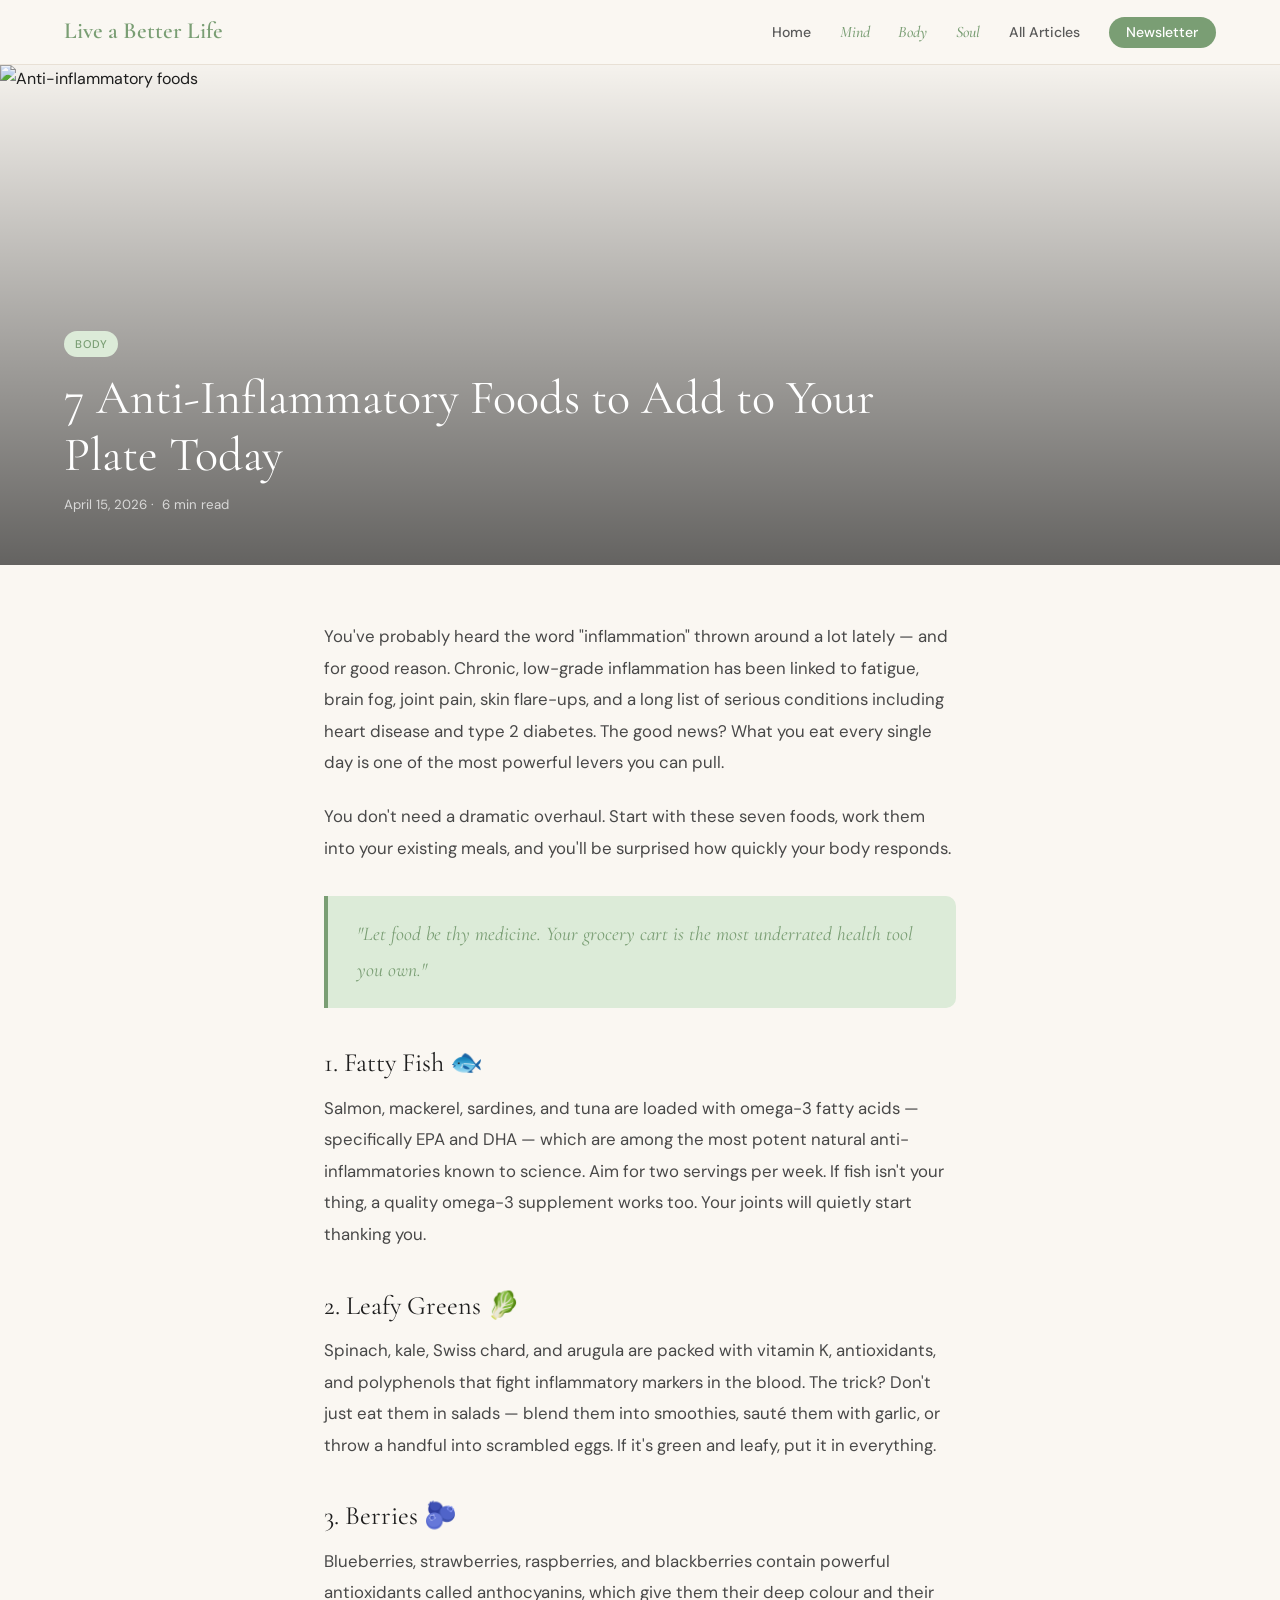
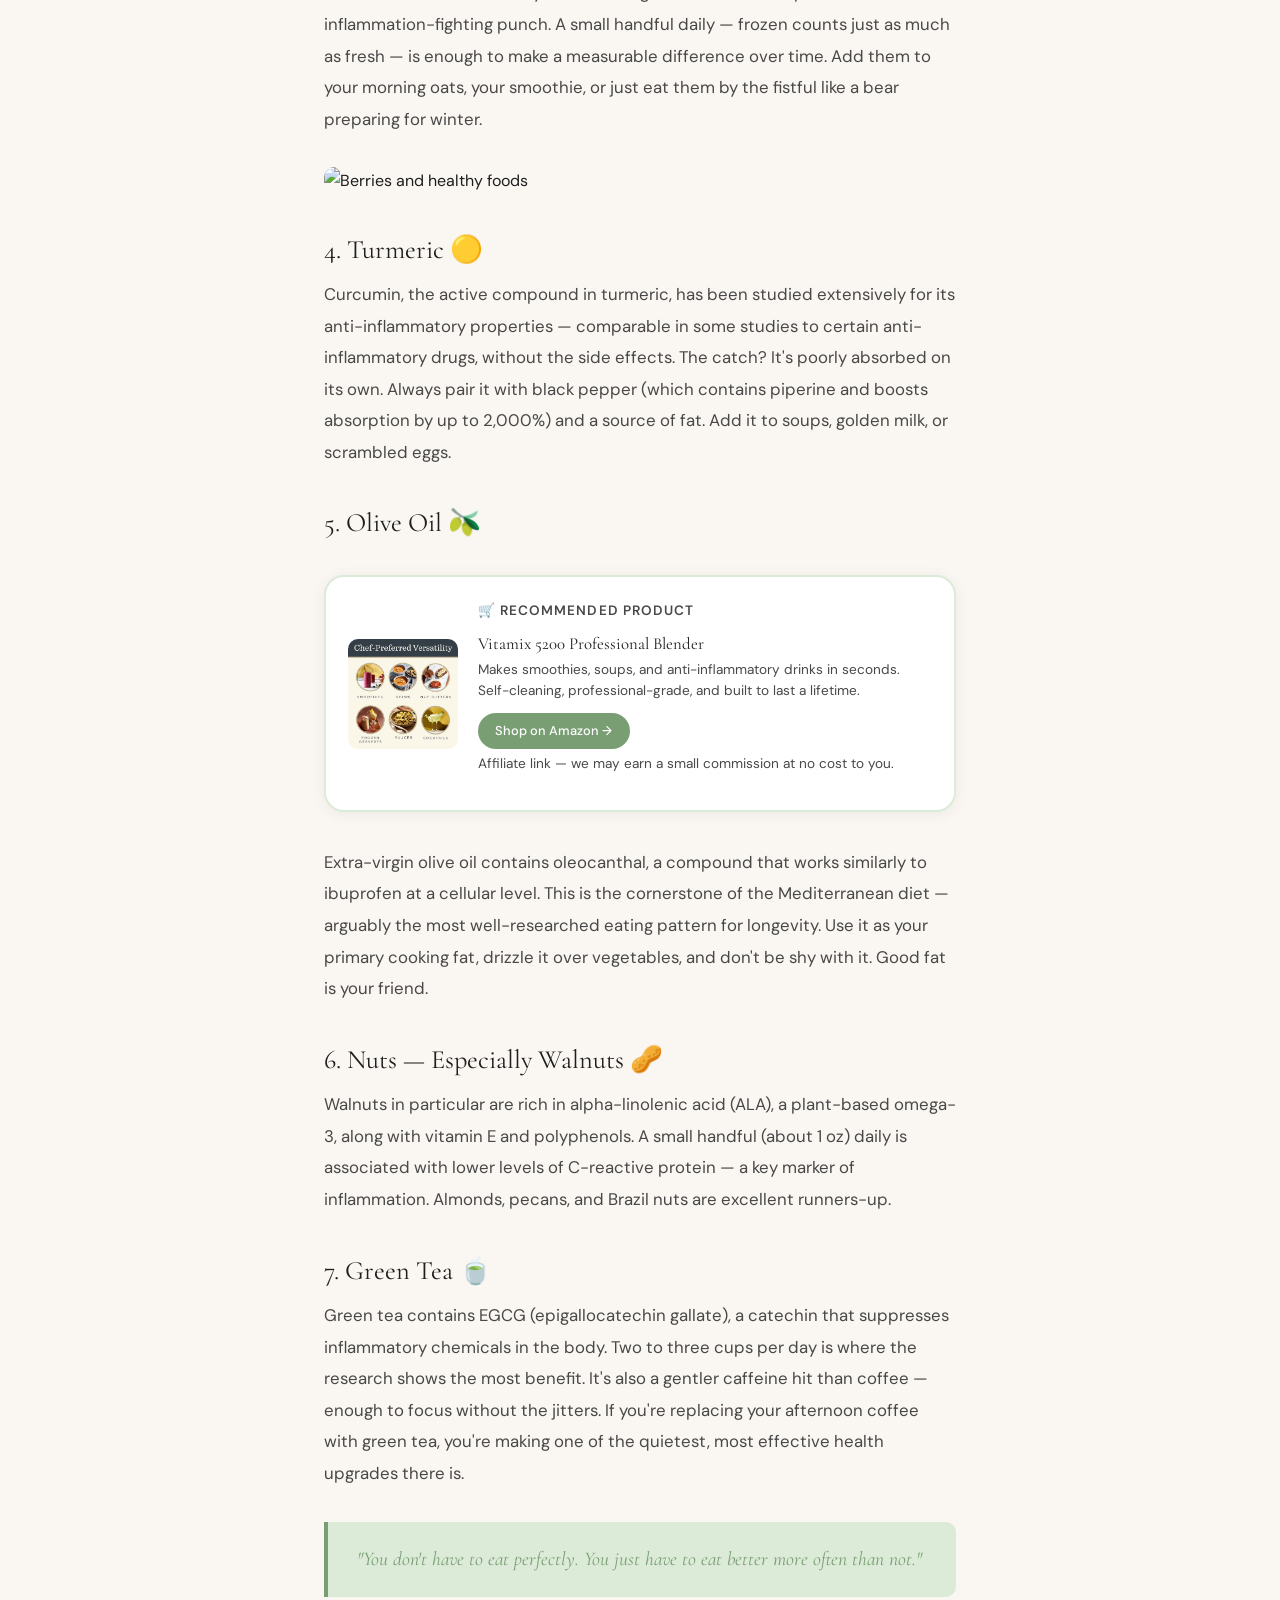
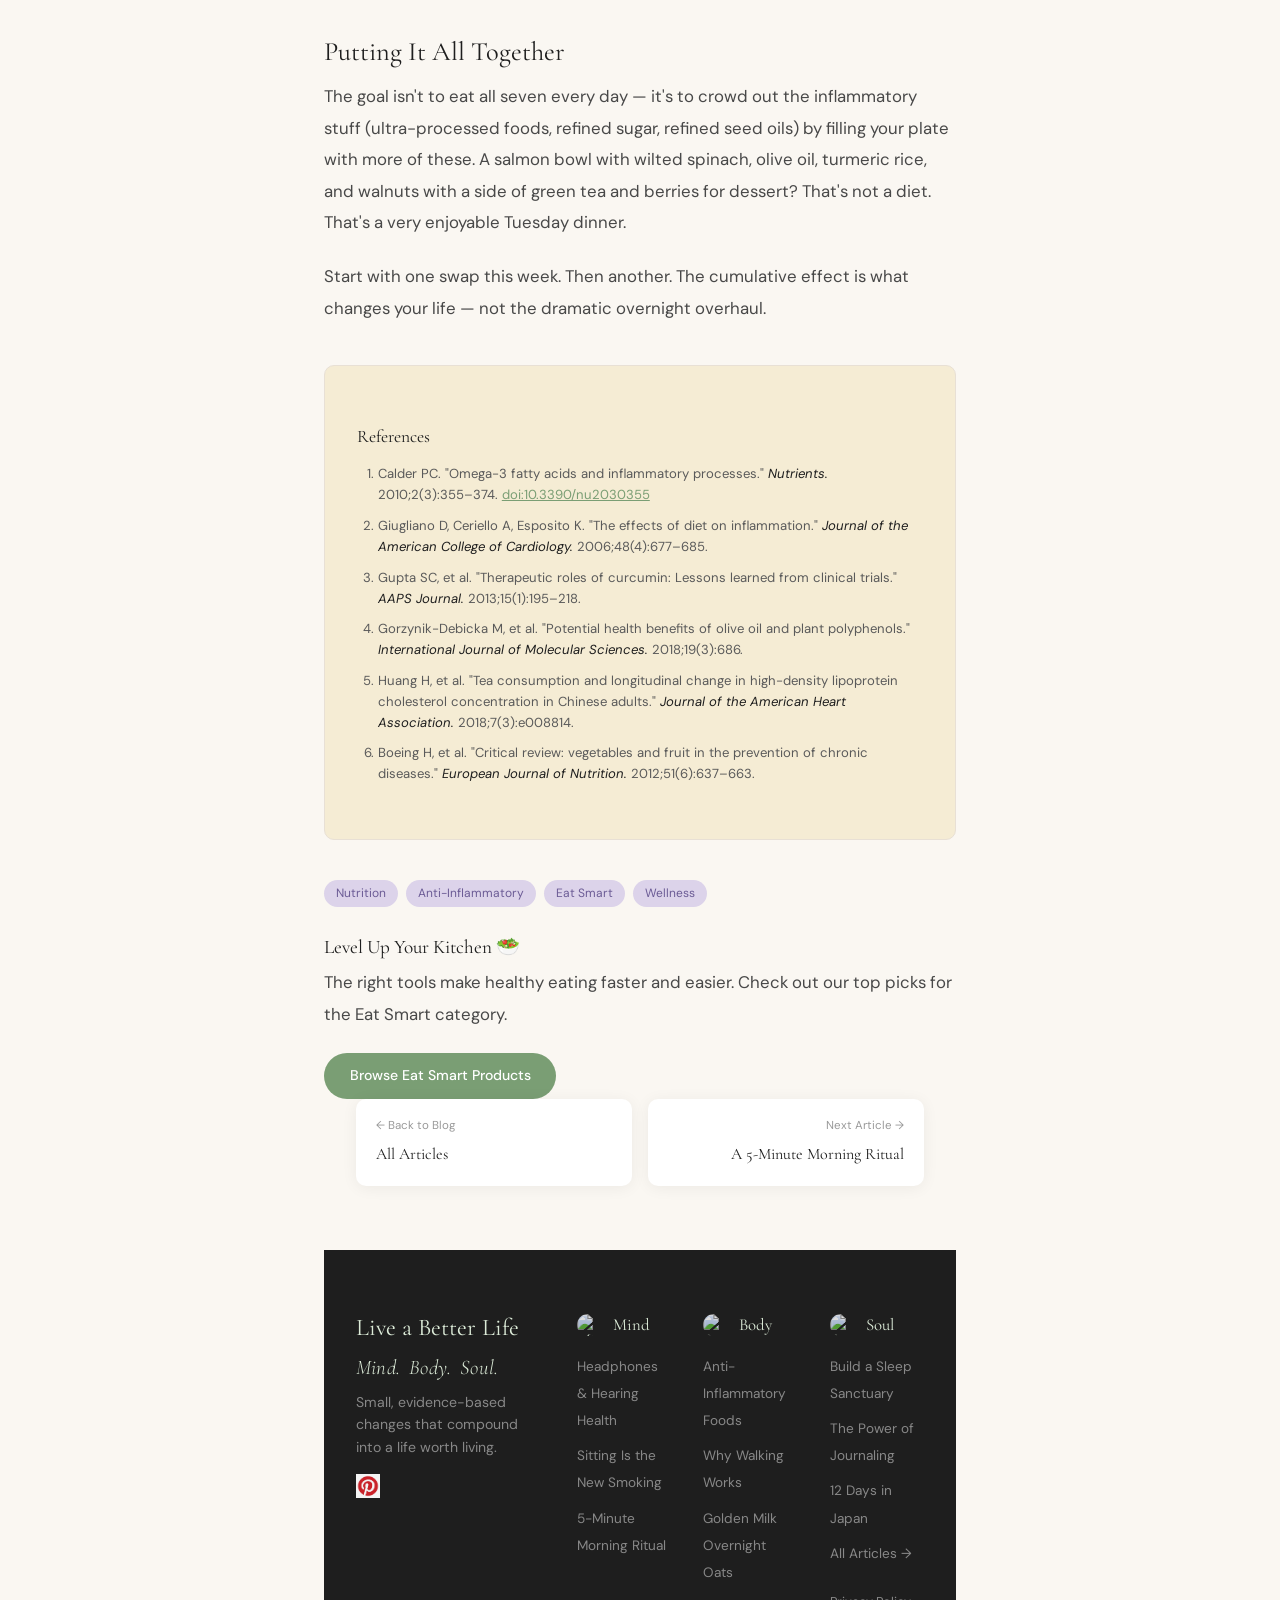
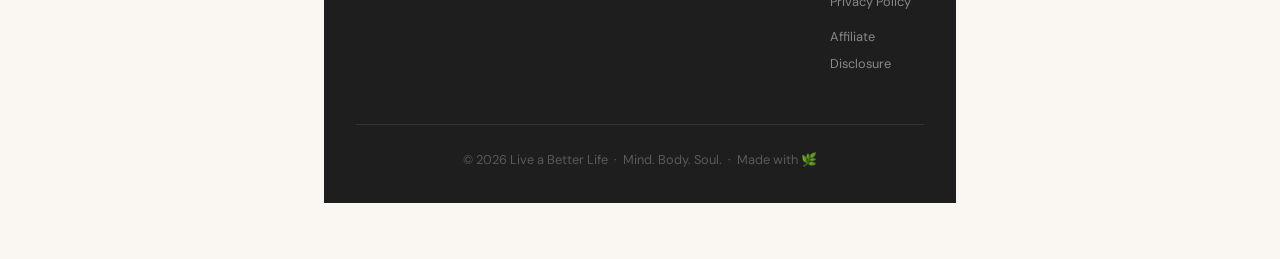
==== commit c9bd78d8: "date update" ====
--- a/blog-post-1.html
+++ b/blog-post-1.html
@@ -34,7 +34,7 @@
 <div class="article-hero-text">
 <span class="blog-category">Body</span>
 <h1>7 Anti-Inflammatory Foods to Add to Your Plate Today</h1>
-<p class="article-meta">May 15, 2025  ·  6 min read</p>
+<p class="article-meta">April 15, 2026  ·  6 min read</p>
 </div>
 </div>
 </div>
